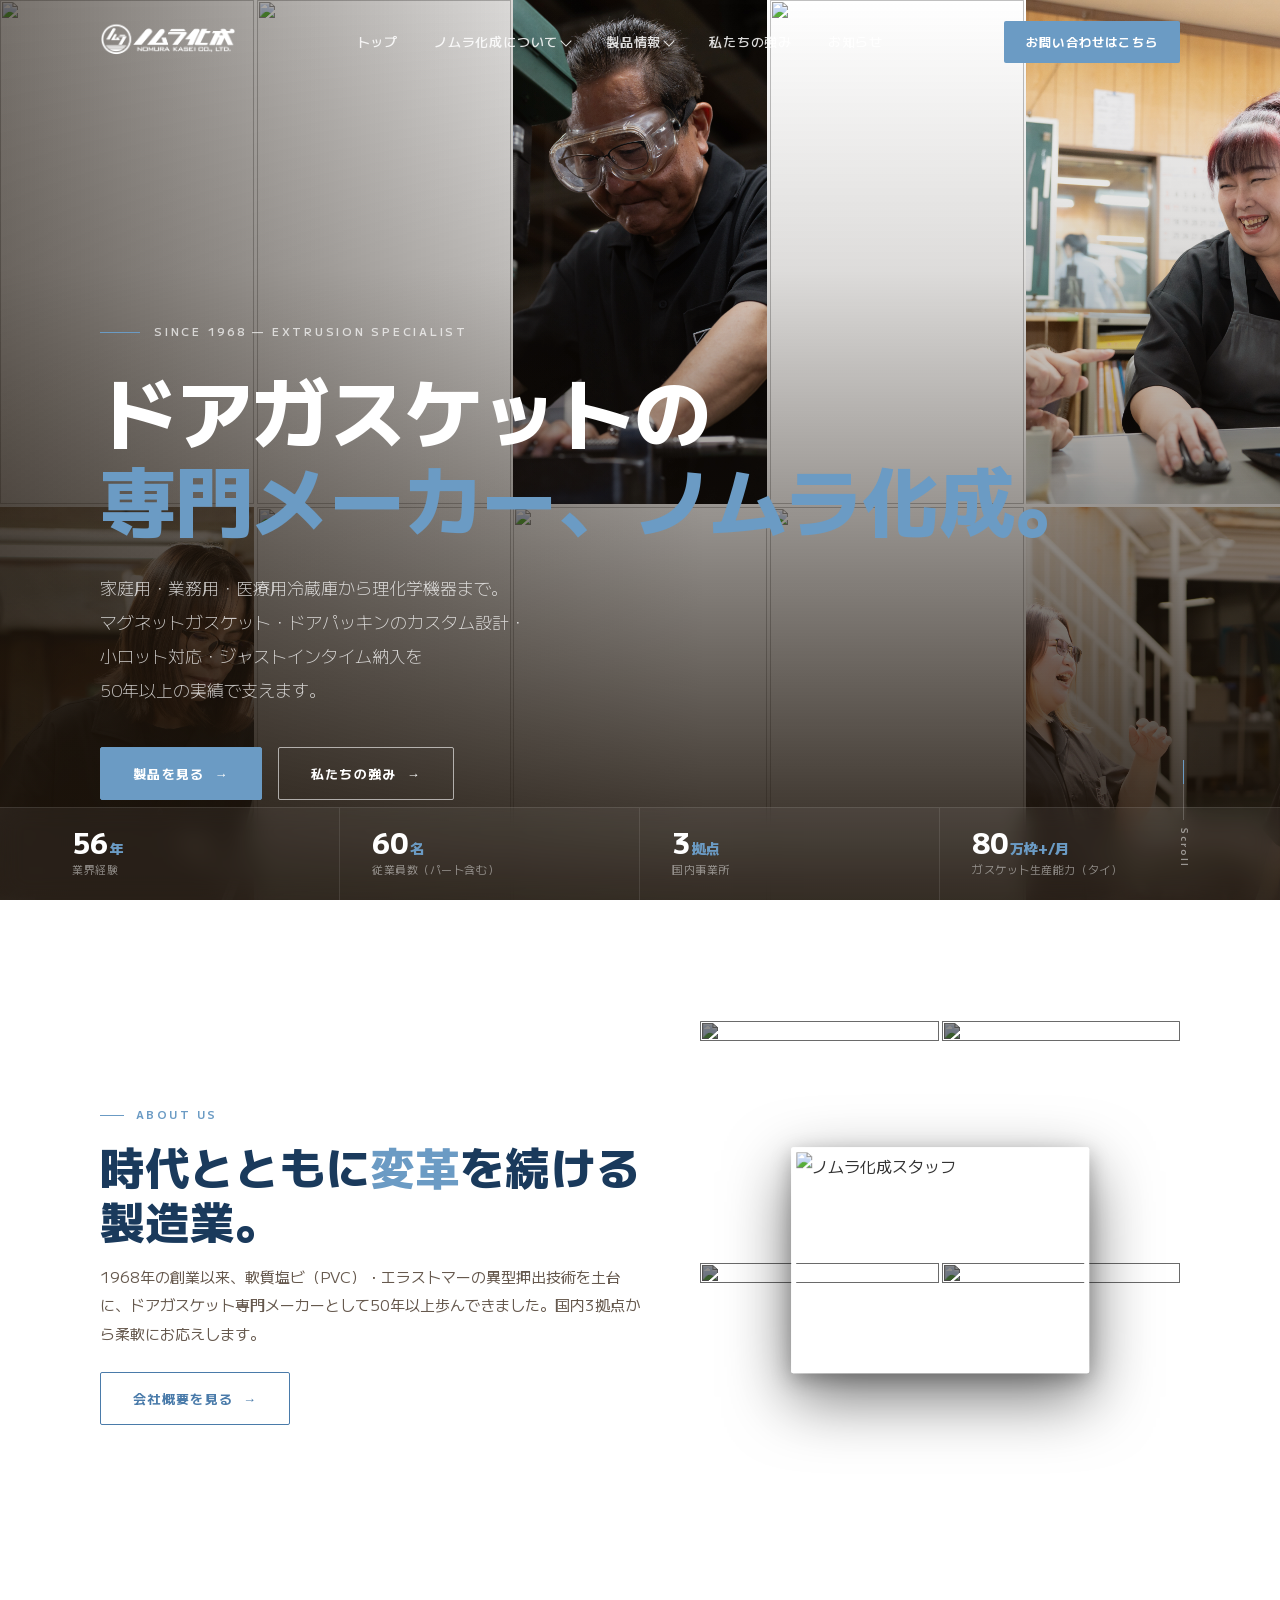
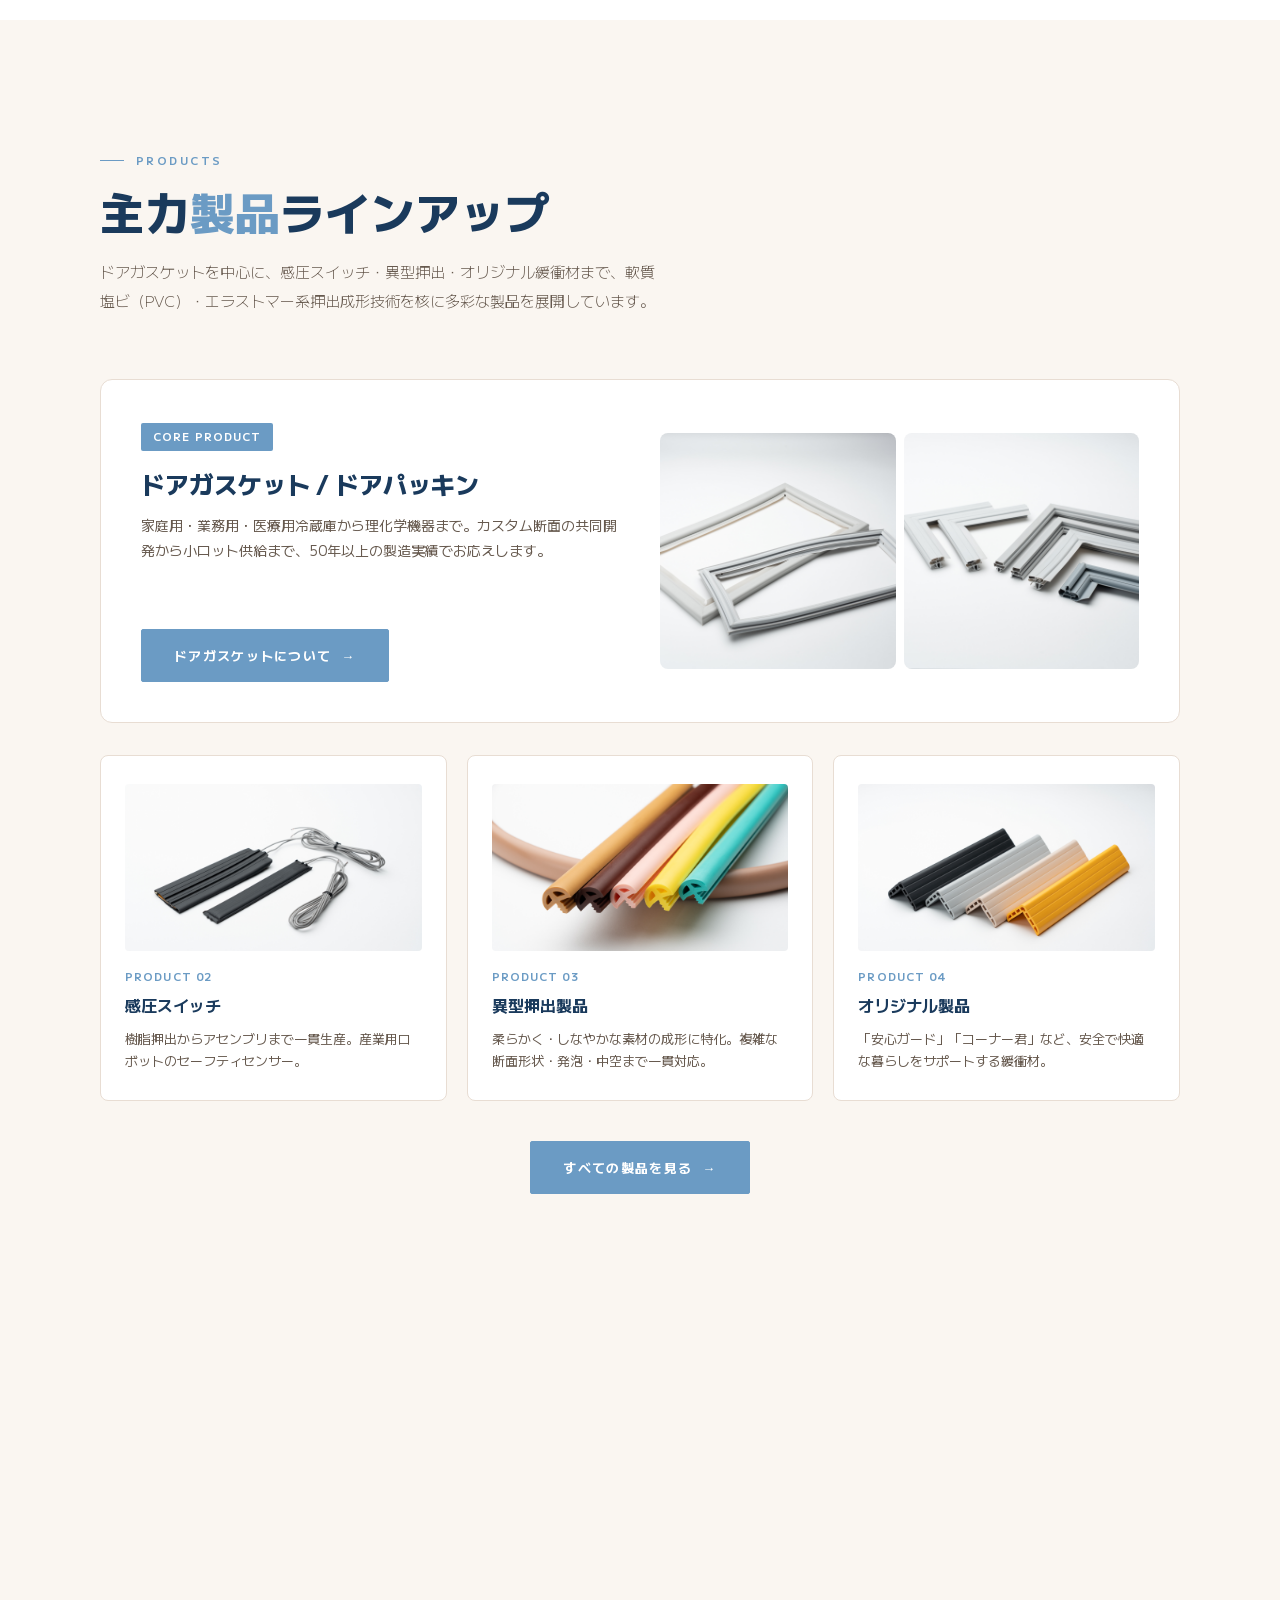
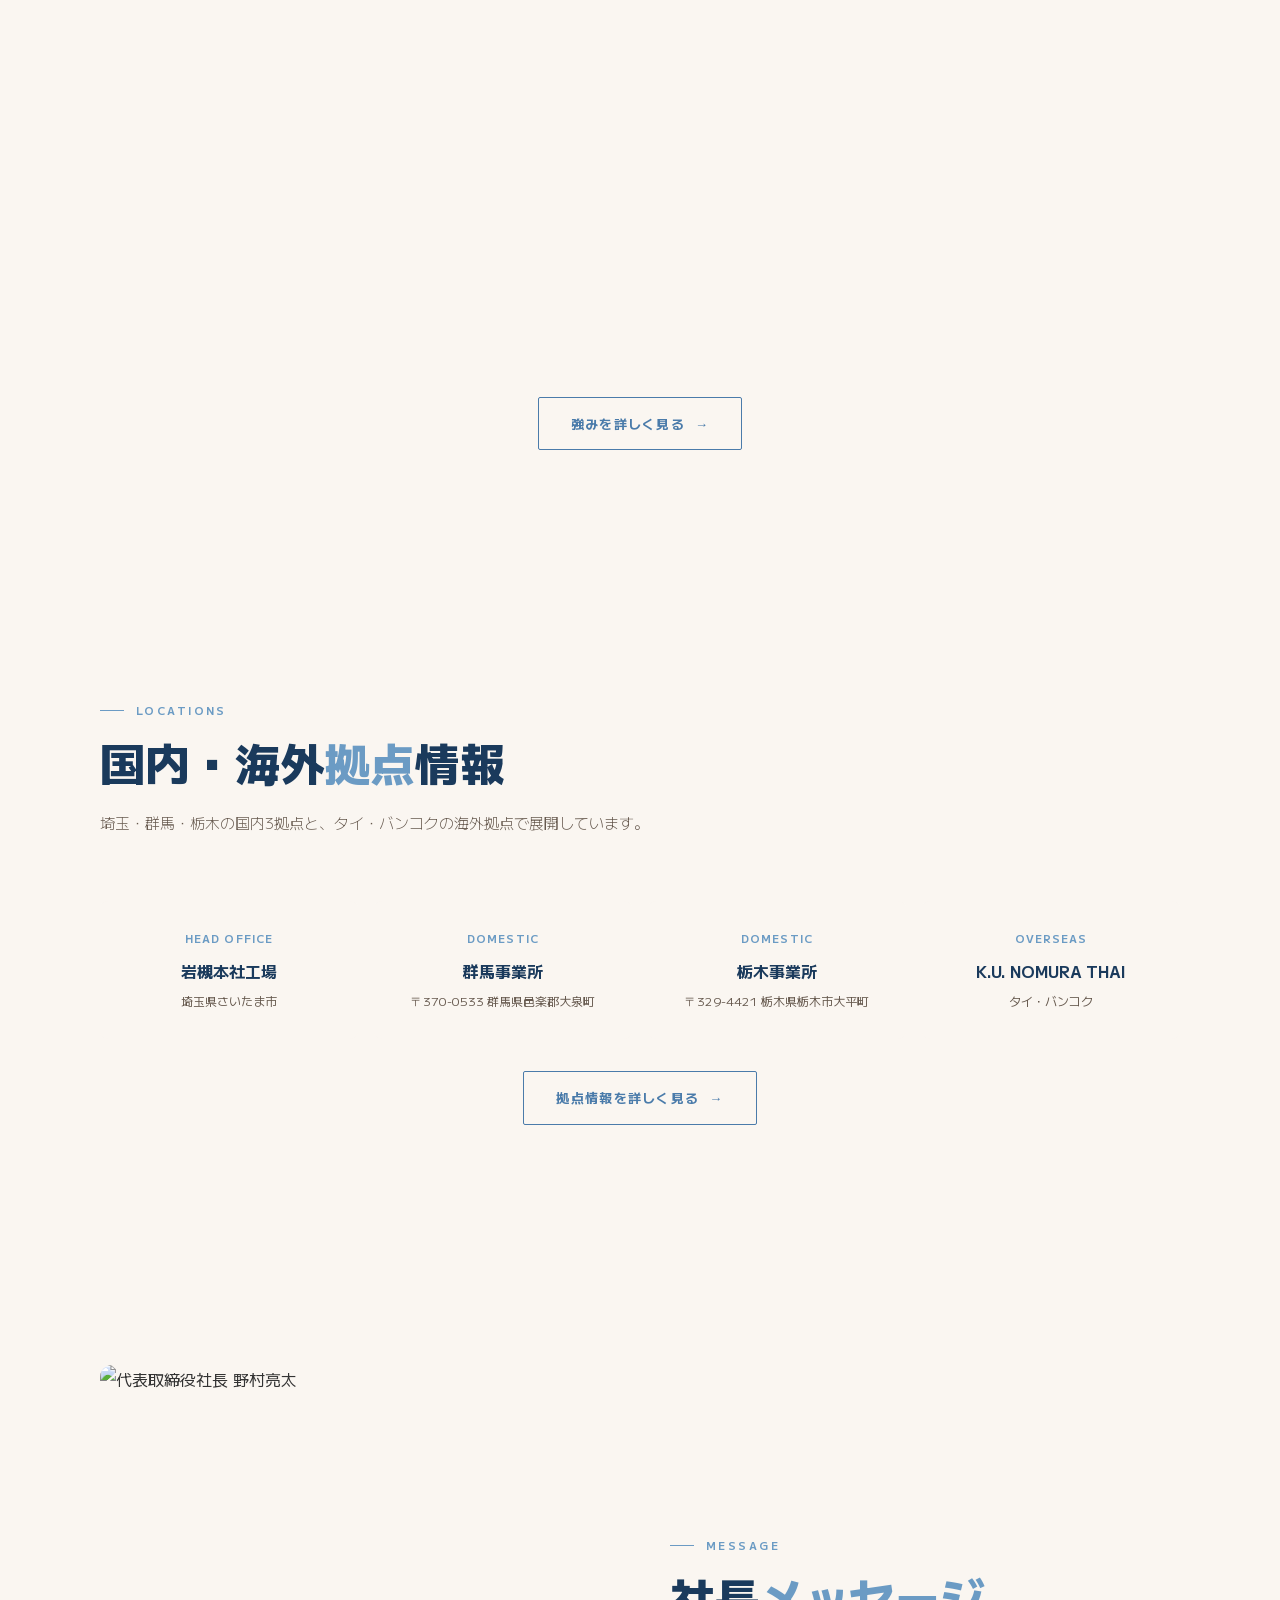
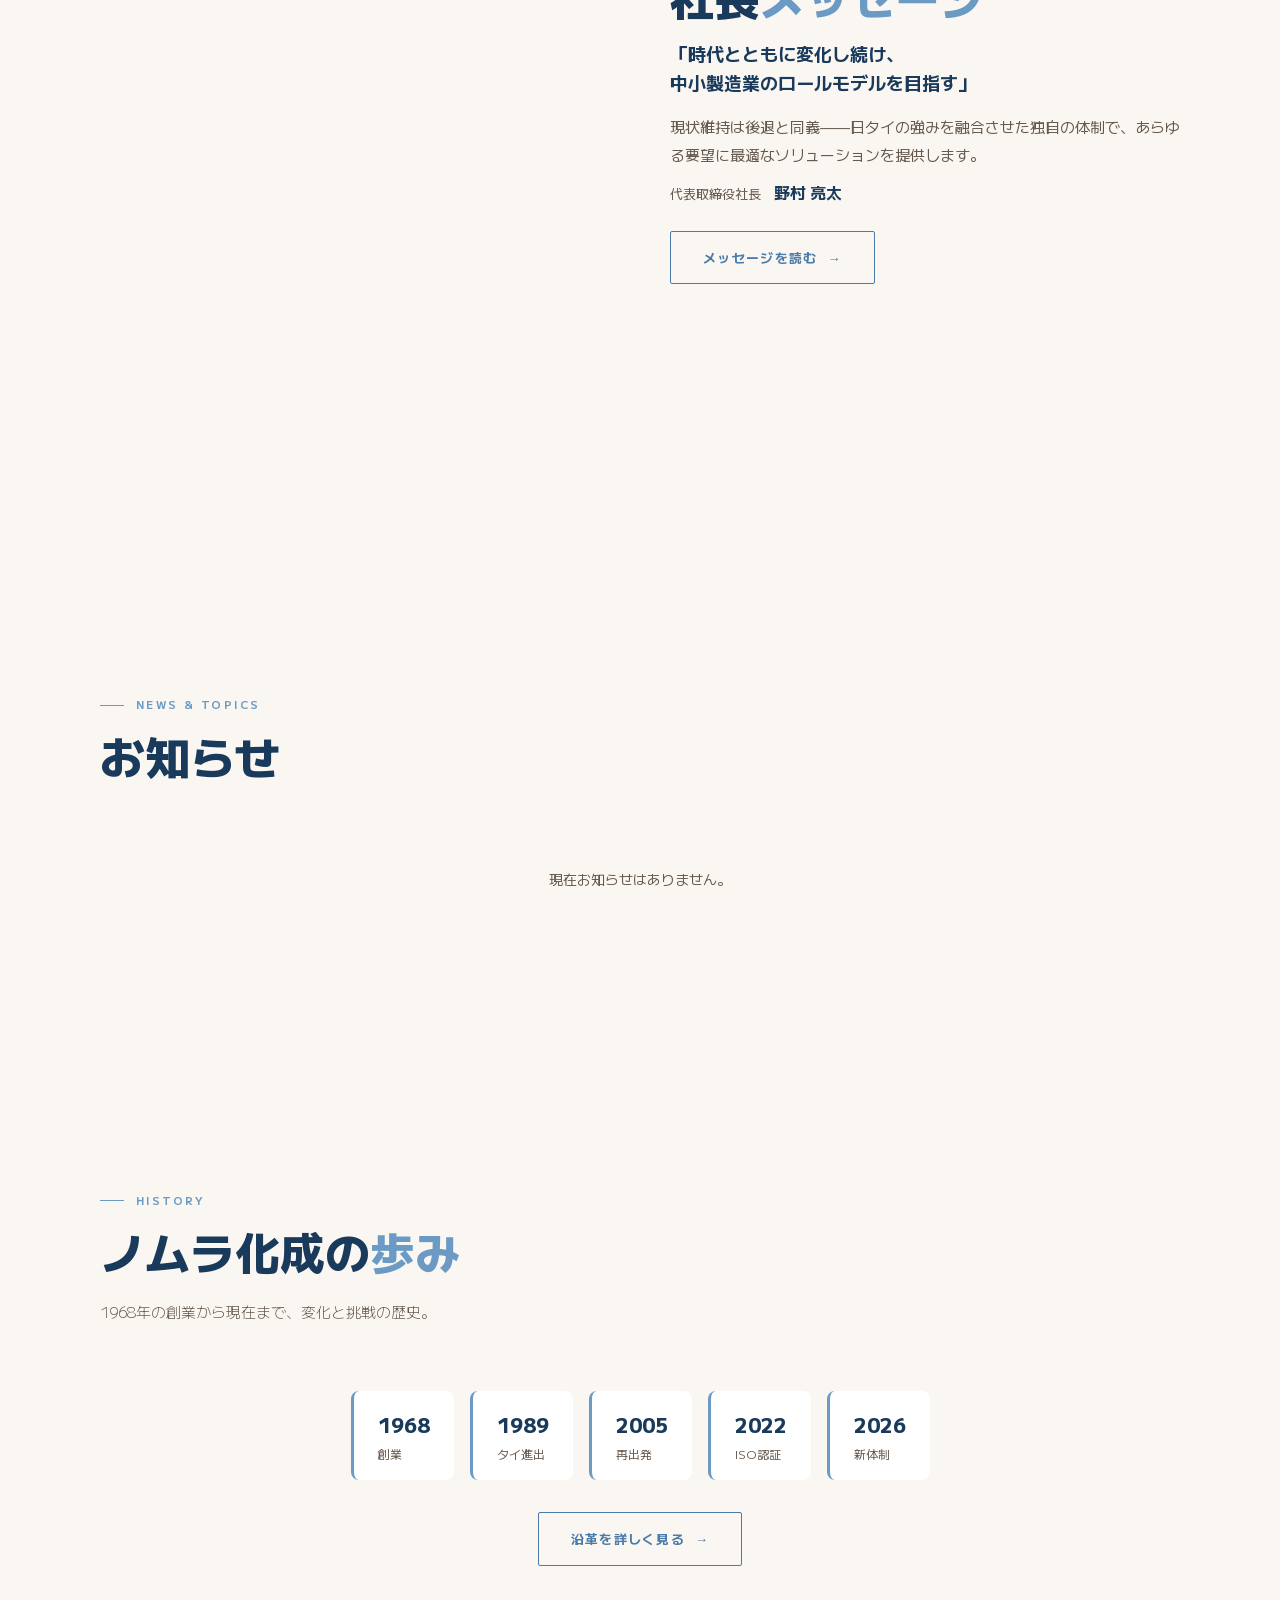
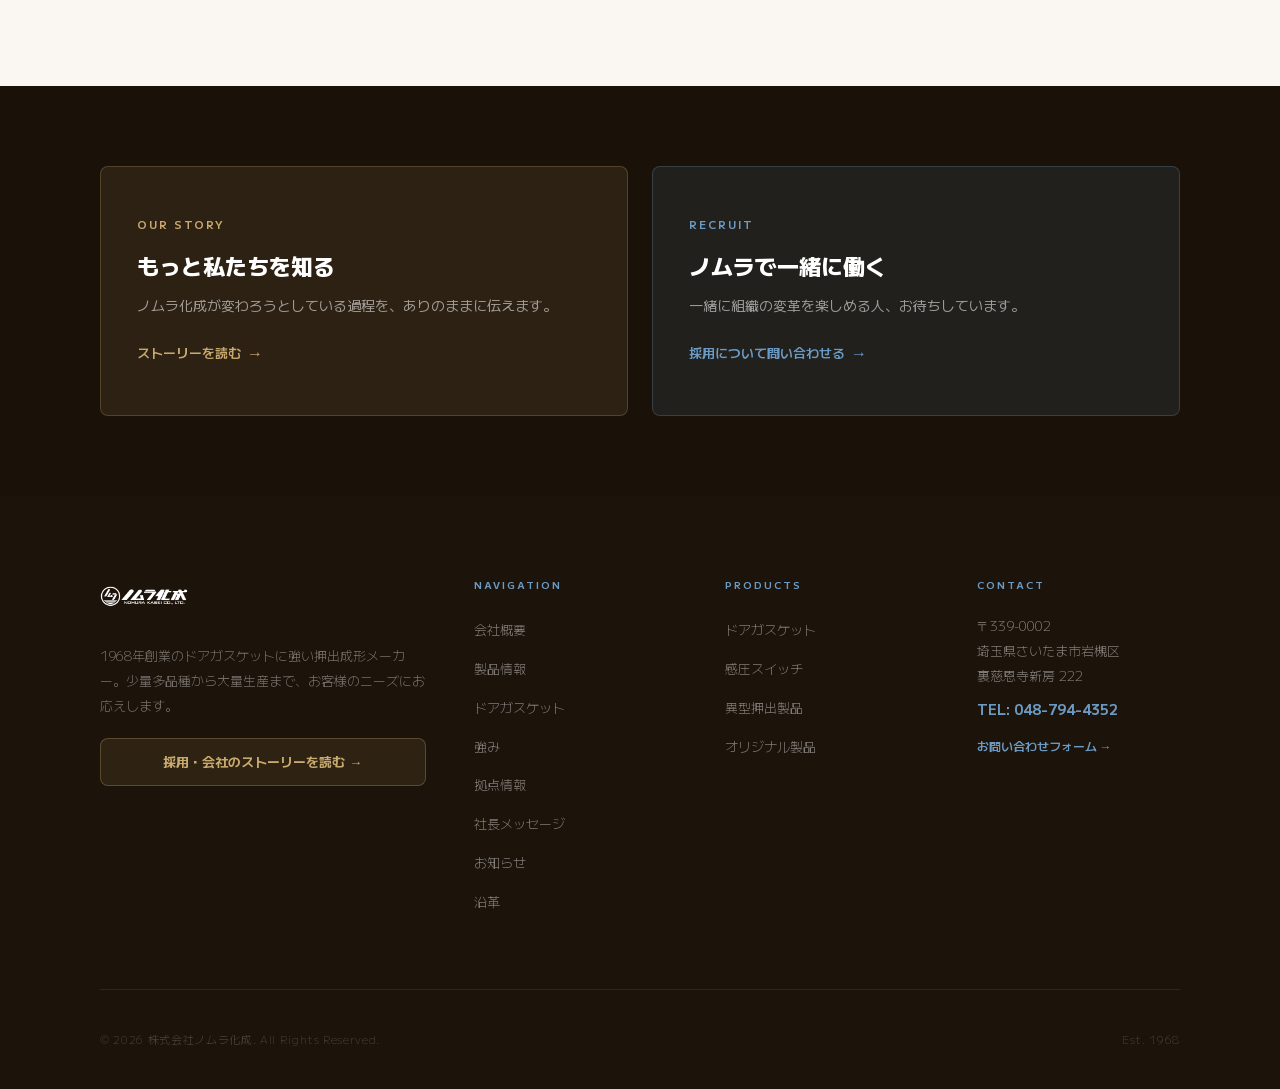
==== index.html @ 05c7eed0 "Auto-update: 2026-04-18 17:13" ====
<!DOCTYPE html>
<html lang="ja">
<head>
  <meta charset="UTF-8" />
  <meta name="viewport" content="width=device-width, initial-scale=1.0" />
  <title>株式会社ノムラ化成 | ドアガスケット・異型押出専門メーカー</title>
  <meta name="description" content="株式会社ノムラ化成は家庭用冷蔵庫・業務用冷蔵庫・医療用冷蔵庫・理化学機器向けドアガスケット（ドアパッキン・マグネットガスケット）の専門メーカーです。軟質PVC・エラストマーを用いた異型押出技術を核に、カスタム断面の共同開発から小ロット品まで対応。埼玉・群馬・栃木の国内3拠点でジャストインタイム納入。ISO9001/14001認証取得。">
  <meta name="keywords" content="ドアガスケット,ドアパッキン,マグネットガスケット,冷蔵庫パッキン,冷蔵庫ガスケット,業務用冷蔵庫ガスケット,医療用冷蔵庫パッキン,理化学機器ガスケット,カスタムガスケット,小ロットガスケット,異型押出,異型押出メーカー,軟質塩ビ押出,PVC押出,エラストマー押出,軟質樹脂押出,ノムラ化成">
  <link rel="icon" href="images/ノムラ化成様_ロゴマーク_CMYK.png" type="image/png">
  <link rel="preconnect" href="https://fonts.googleapis.com">
  <link rel="preconnect" href="https://fonts.gstatic.com" crossorigin>
  <link href="https://fonts.googleapis.com/css2?family=M+PLUS+1:wght@100;200;300;400;500;600;700;800;900&display=swap" rel="stylesheet">
  <link rel="stylesheet" href="style.css">
</head>
<body>

<!-- ===== HEADER ===== -->
<header id="header">
  <div class="container">
    <div class="header-inner">
      <a href="#" class="logo">
        <img src="images/ノムラ化成様_組合せー横_white.png" alt="株式会社ノムラ化成" class="logo-img logo-img-white">
        <img src="images/ノムラ化成様_組合せー横_RGB.png" alt="株式会社ノムラ化成" class="logo-img logo-img-dark">
      </a>
      <nav class="main-nav">
        <ul>
          <li><a href="index.html">トップ</a></li>
          <li>
            <a href="about.html">ノムラ化成について <span class="nav-arrow"></span></a>
            <div class="nav-dropdown">
              <a href="about.html">会社概要</a>
              <a href="message.html">社長メッセージ</a>
              <a href="history.html">沿革</a>
              <a href="locations.html">拠点情報</a>
              <a href="story.html">私たちのストーリー</a>
            </div>
          </li>
          <li>
            <a href="products.html">製品情報 <span class="nav-arrow"></span></a>
            <div class="nav-dropdown">
              <a href="products.html">ドアガスケット</a>
              <a href="products.html">感圧スイッチ</a>
              <a href="products.html">異型押出製品</a>
              <a href="products.html">オリジナル製品</a>
              <a href="products.html#gasket-solutions">ガスケットのお悩み解決</a>
            </div>
          </li>
          <li><a href="strengths.html">私たちの強み</a></li>
          <li><a href="#news">お知らせ</a></li>
        </ul>
      </nav>
      <a href="contact.html" class="nav-contact">お問い合わせはこちら</a>
      <div class="hamburger" onclick="openMobileNav()" aria-label="メニュー">
        <span></span><span></span><span></span>
      </div>
    </div>
  </div>
</header>

<!-- Mobile Nav -->
<div class="mobile-nav" id="mobileNav">
  <span class="mobile-close" onclick="closeMobileNav()">✕</span>
  <a href="index.html" onclick="closeMobileNav()">トップ</a>
  <div class="mobile-nav-group">
    <span class="mobile-nav-label">ノムラ化成について</span>
    <a href="about.html" onclick="closeMobileNav()">会社概要</a>
    <a href="message.html" onclick="closeMobileNav()">社長メッセージ</a>
    <a href="history.html" onclick="closeMobileNav()">沿革</a>
    <a href="locations.html" onclick="closeMobileNav()">拠点情報</a>
    <a href="story.html" onclick="closeMobileNav()">私たちのストーリー</a>
  </div>
  <div class="mobile-nav-group">
    <span class="mobile-nav-label">製品情報</span>
    <a href="products.html" onclick="closeMobileNav()">ドアガスケット</a>
    <a href="products.html" onclick="closeMobileNav()">感圧スイッチ</a>
    <a href="products.html" onclick="closeMobileNav()">異型押出製品</a>
    <a href="products.html" onclick="closeMobileNav()">オリジナル製品</a>
  </div>
  <a href="strengths.html" onclick="closeMobileNav()">私たちの強み</a>
  <a href="#news" onclick="closeMobileNav()">お知らせ</a>
  <a href="contact.html" onclick="closeMobileNav()" style="color:var(--blue);">お問い合わせ</a>
</div>

<!-- ===== HERO ===== -->
<section id="hero">
  <div class="hero-mosaic">
    <!-- col 1: 上スクロール (041, 087) -->
    <div class="hero-col">
      <img src="images/DSC_0041.jpg" alt="">
      <img src="images/DSC_0087.jpg" alt="">
      <img src="images/DSC_0041.jpg" alt="">
      <img src="images/DSC_0087.jpg" alt="">
    </div>
    <!-- col 2: 下スクロール (038, 126) -->
    <div class="hero-col">
      <img src="images/DSC_0038.jpg" alt="">
      <img src="images/DSC_0126.jpg" alt="">
      <img src="images/DSC_0038.jpg" alt="">
      <img src="images/DSC_0126.jpg" alt="">
    </div>
    <!-- col 3: 上スクロール (046, 147) -->
    <div class="hero-col">
      <img src="images/DSC_0046.jpg" alt="">
      <img src="images/DSC_0147.jpg" alt="">
      <img src="images/DSC_0046.jpg" alt="">
      <img src="images/DSC_0147.jpg" alt="">
    </div>
    <!-- col 4: 下スクロール (075, 186) -->
    <div class="hero-col">
      <img src="images/DSC_0075.jpg" alt="">
      <img src="images/DSC_0186.jpg" alt="">
      <img src="images/DSC_0075.jpg" alt="">
      <img src="images/DSC_0186.jpg" alt="">
    </div>
    <!-- col 5: 上スクロール (222, 270) -->
    <div class="hero-col">
      <img src="images/DSC_0222.jpg" alt="">
      <img src="images/DSC_0270.jpg" alt="">
      <img src="images/DSC_0222.jpg" alt="">
      <img src="images/DSC_0270.jpg" alt="">
    </div>
    <div class="hero-mosaic-overlay"></div>
  </div>
  <div class="container hero-content">
    <div class="hero-eyebrow">
      <div class="line"></div>
      <span>Since 1968 — Extrusion Specialist</span>
    </div>
    <h1 class="hero-title">
      <span class="hero-line1">ドアガスケットの</span><br>
      <span class="accent hero-line2">専門メーカー、ノムラ化成。</span>
    </h1>
    <p class="hero-sub">
      <span class="hero-sub-line">家庭用・業務用・医療用冷蔵庫から理化学機器まで。</span><br>
      <span class="hero-sub-line">マグネットガスケット・ドアパッキンのカスタム設計・</span><br>
      <span class="hero-sub-line">小ロット対応・ジャストインタイム納入を</span><br>
      <span class="hero-sub-line">50年以上の実績で支えます。</span>
    </p>
    <div class="hero-actions">
      <a href="products.html" class="btn btn--primary">製品を見る</a>
      <a href="strengths.html" class="btn btn--outline-white">私たちの強み</a>
    </div>
  </div>
  <div class="hero-scroll">
    <div class="hero-scroll-line"></div>
    <span>Scroll</span>
  </div>
  <div class="hero-stats">
    <div class="container--wide">
      <div class="hero-stats-inner">
        <div class="hero-stat">
          <div class="hero-stat-num">56<span>年</span></div>
          <div class="hero-stat-label">業界経験</div>
        </div>
        <div class="hero-stat">
          <div class="hero-stat-num">60<span>名</span></div>
          <div class="hero-stat-label">従業員数（パート含む）</div>
        </div>
        <div class="hero-stat">
          <div class="hero-stat-num">3<span>拠点</span></div>
          <div class="hero-stat-label">国内事業所</div>
        </div>
        <div class="hero-stat">
          <div class="hero-stat-num">80<span>万枠+/月</span></div>
          <div class="hero-stat-label">ガスケット生産能力（タイ）</div>
        </div>
      </div>
    </div>
  </div>
</section>

<!-- ===== ABOUT (サマリー) ===== -->
<section id="about" class="top-summary">
  <div class="container">
    <div class="top-summary-inner reveal">
      <div class="top-summary-text">
        <span class="label-en">About Us</span>
        <h2 class="sec-title"><span style="white-space:nowrap">時代とともに<em>変革</em>を続ける</span><br>製造業。</h2>
        <p>1968年の創業以来、軟質塩ビ（PVC）・エラストマーの異型押出技術を土台に、ドアガスケット専門メーカーとして50年以上歩んできました。国内3拠点から柔軟にお応えします。</p>
        <a href="about.html" class="btn btn--outline" style="margin-top:24px;">会社概要を見る</a>
      </div>
      <div class="avm-wrap reveal-l">
        <div class="avm-grid">
          <img src="images/DSC_0283.jpg" alt="" class="avm-grid-img">
          <img src="images/DSC_0168.jpg" alt="" class="avm-grid-img">
          <img src="images/DSC_0137.jpg" alt="" class="avm-grid-img">
          <img src="images/DSC_0061.jpg" alt="" class="avm-grid-img">
        </div>
        <div class="avm-float">
          <img src="images/DSC_0321.jpg" alt="ノムラ化成スタッフ">
        </div>
      </div>
    </div>
  </div>
</section>

<!-- ===== PRODUCTS (サマリー) ===== -->
<section id="products" class="top-summary" style="background:var(--bg);">
  <div class="container">
    <div class="sec-head reveal">
      <span class="label-en">Products</span>
      <h2 class="sec-title">主力<em>製品</em>ラインアップ</h2>
      <p class="sec-lead">ドアガスケットを中心に、感圧スイッチ・異型押出・オリジナル緩衝材まで、軟質塩ビ（PVC）・エラストマー系押出成形技術を核に多彩な製品を展開しています。</p>
    </div>

    <!-- ドアガスケット：フィーチャード -->
    <div class="top-featured-product reveal" style="display:grid; grid-template-columns:1fr 1fr; gap:40px; align-items:center; margin-top:48px; padding:40px; background:var(--white); border-radius:12px; border:1px solid var(--border);">
      <div>
        <div style="display:inline-block; padding:4px 12px; background:var(--blue); color:#fff; font-size:11px; font-weight:700; letter-spacing:.1em; border-radius:2px; margin-bottom:16px;">CORE PRODUCT</div>
        <h3 style="font-size:24px; font-weight:800; color:var(--navy); line-height:1.4;">ドアガスケット / ドアパッキン</h3>
        <p style="font-size:14px; color:var(--mid); line-height:1.8; margin-top:12px;">家庭用・業務用・医療用冷蔵庫から理化学機器まで。カスタム断面の共同開発から小ロット供給まで、50年以上の製造実績でお応えします。</p>
        <div style="display:flex; flex-wrap:wrap; gap:8px; margin-top:16px;">
          <span class="product-tag">家庭用冷蔵庫</span>
          <span class="product-tag">業務用冷蔵庫</span>
          <span class="product-tag">医療用冷蔵庫</span>
          <span class="product-tag">理化学機器</span>
          <span class="product-tag">小ロット対応</span>
        </div>
        <a href="products.html#gasket-solutions" class="btn btn--primary" style="margin-top:24px;">ドアガスケットについて</a>
      </div>
      <div style="display:grid; grid-template-columns:1fr 1fr; gap:8px;">
        <img src="images/DSC_0351.jpg" alt="ドアガスケット 完成品" style="border-radius:8px; width:100%; aspect-ratio:1; object-fit:cover;">
        <img src="images/DSC_0352.jpg" alt="ドアガスケット 断面" style="border-radius:8px; width:100%; aspect-ratio:1; object-fit:cover;">
      </div>
    </div>

    <!-- その他の製品 -->
    <div class="reveal top-products-others" style="display:grid; grid-template-columns:repeat(3,1fr); gap:20px; margin-top:32px;">
      <a href="products.html" style="display:block; padding:28px 24px; background:var(--white); border-radius:8px; border:1px solid var(--border); text-decoration:none; transition:border-color .2s, box-shadow .2s;" onmouseover="this.style.borderColor='var(--blue)';this.style.boxShadow='0 4px 16px rgba(0,0,0,.06)'" onmouseout="this.style.borderColor='var(--border)';this.style.boxShadow='none'">
        <img src="images/DSC_0349.jpg" alt="感圧スイッチ" style="width:100%; aspect-ratio:16/9; object-fit:cover; border-radius:4px; margin-bottom:16px;">
        <div style="font-size:11px; font-weight:700; letter-spacing:.1em; color:var(--blue); text-transform:uppercase;">Product 02</div>
        <h4 style="font-size:16px; font-weight:700; color:var(--navy); margin-top:4px;">感圧スイッチ</h4>
        <p style="font-size:13px; color:var(--mid); line-height:1.7; margin-top:8px;">樹脂押出からアセンブリまで一貫生産。産業用ロボットのセーフティセンサー。</p>
      </a>
      <a href="products.html" style="display:block; padding:28px 24px; background:var(--white); border-radius:8px; border:1px solid var(--border); text-decoration:none; transition:border-color .2s, box-shadow .2s;" onmouseover="this.style.borderColor='var(--blue)';this.style.boxShadow='0 4px 16px rgba(0,0,0,.06)'" onmouseout="this.style.borderColor='var(--border)';this.style.boxShadow='none'">
        <img src="images/DSC_0346.jpg" alt="異型押出製品" style="width:100%; aspect-ratio:16/9; object-fit:cover; border-radius:4px; margin-bottom:16px;">
        <div style="font-size:11px; font-weight:700; letter-spacing:.1em; color:var(--blue); text-transform:uppercase;">Product 03</div>
        <h4 style="font-size:16px; font-weight:700; color:var(--navy); margin-top:4px;">異型押出製品</h4>
        <p style="font-size:13px; color:var(--mid); line-height:1.7; margin-top:8px;">柔らかく・しなやかな素材の成形に特化。複雑な断面形状・発泡・中空まで一貫対応。</p>
      </a>
      <a href="products.html" style="display:block; padding:28px 24px; background:var(--white); border-radius:8px; border:1px solid var(--border); text-decoration:none; transition:border-color .2s, box-shadow .2s;" onmouseover="this.style.borderColor='var(--blue)';this.style.boxShadow='0 4px 16px rgba(0,0,0,.06)'" onmouseout="this.style.borderColor='var(--border)';this.style.boxShadow='none'">
        <img src="images/DSC_0287.jpg" alt="オリジナル製品" style="width:100%; aspect-ratio:16/9; object-fit:cover; border-radius:4px; margin-bottom:16px;">
        <div style="font-size:11px; font-weight:700; letter-spacing:.1em; color:var(--blue); text-transform:uppercase;">Product 04</div>
        <h4 style="font-size:16px; font-weight:700; color:var(--navy); margin-top:4px;">オリジナル製品</h4>
        <p style="font-size:13px; color:var(--mid); line-height:1.7; margin-top:8px;">「安心ガード」「コーナー君」など、安全で快適な暮らしをサポートする緩衝材。</p>
      </a>
    </div>

    <div style="text-align:center; margin-top:40px;">
      <a href="products.html" class="btn btn--primary">すべての製品を見る</a>
    </div>
  </div>
</section>

<!-- ===== STRENGTHS (サマリー) ===== -->
<section id="strengths" class="top-summary" style="background:var(--bg);">
  <div class="container">
    <div class="sec-head reveal">
      <span class="label-en">Our Strengths</span>
      <h2 class="sec-title">選ばれる理由、<em>5つの強み</em></h2>
    </div>
    <div class="reveal top-strengths-3" style="display:grid; grid-template-columns:1fr 1fr 1fr; gap:20px; margin-top:40px;">
      <div style="padding:32px 24px; background:var(--white); border-radius:8px; border-left:3px solid var(--blue);">
        <div style="font-size:13px; font-weight:700; color:var(--blue); margin-bottom:8px;">01</div>
        <h4 style="font-size:15px; font-weight:700; color:var(--navy); line-height:1.5;">軟質異型押出と<br>ドアガスケットの50年超の実績</h4>
        <p style="font-size:13px; color:var(--mid); line-height:1.7; margin-top:8px;">1968年創業。柔らかい素材の精密成形技術が生み出す品質。</p>
      </div>
      <div style="padding:32px 24px; background:var(--white); border-radius:8px; border-left:3px solid var(--blue);">
        <div style="font-size:13px; font-weight:700; color:var(--blue); margin-bottom:8px;">02</div>
        <h4 style="font-size:15px; font-weight:700; color:var(--navy); line-height:1.5;">金型設計から検査まで<br>一貫生産</h4>
        <p style="font-size:13px; color:var(--mid); line-height:1.7; margin-top:8px;">金型設計・押出成形・溶着・検査まで自社完結の一気通貫体制。</p>
      </div>
      <div style="padding:32px 24px; background:var(--white); border-radius:8px; border-left:3px solid var(--blue);">
        <div style="font-size:13px; font-weight:700; color:var(--blue); margin-bottom:8px;">03</div>
        <h4 style="font-size:15px; font-weight:700; color:var(--navy); line-height:1.5;">多品種少量に<br>柔軟対応</h4>
        <p style="font-size:13px; color:var(--mid); line-height:1.7; margin-top:8px;">少量多品種の製造を得意とする国内生産体制が強み。</p>
      </div>
    </div>
    <div class="reveal top-strengths-2" style="display:grid; grid-template-columns:1fr 1fr; gap:20px; margin-top:20px;">
      <div style="padding:32px 24px; background:var(--white); border-radius:8px; border-left:3px solid var(--blue);">
        <div style="font-size:13px; font-weight:700; color:var(--blue); margin-bottom:8px;">04</div>
        <h4 style="font-size:15px; font-weight:700; color:var(--navy); line-height:1.5;">国内3拠点によるJIT納入</h4>
        <p style="font-size:13px; color:var(--mid); line-height:1.7; margin-top:8px;">埼玉・群馬・栃木から毎日複数回のジャストインタイム納入を実現。</p>
      </div>
      <div style="padding:32px 24px; background:var(--white); border-radius:8px; border-left:3px solid var(--blue);">
        <div style="font-size:13px; font-weight:700; color:var(--blue); margin-bottom:8px;">05</div>
        <h4 style="font-size:15px; font-weight:700; color:var(--navy); line-height:1.5;">ISO9001 / ISO14001 認証取得</h4>
        <p style="font-size:13px; color:var(--mid); line-height:1.7; margin-top:8px;">品質・環境マネジメントの両認証で長期的な信頼を構築。</p>
      </div>
    </div>
    <div style="text-align:center; margin-top:40px;">
      <a href="strengths.html" class="btn btn--outline">強みを詳しく見る</a>
    </div>
  </div>
</section>

<!-- ===== LOCATIONS (サマリー) ===== -->
<section id="locations" class="top-summary">
  <div class="container">
    <div class="sec-head reveal">
      <span class="label-en">Locations</span>
      <h2 class="sec-title">国内・海外<em>拠点</em>情報</h2>
      <p class="sec-lead">埼玉・群馬・栃木の国内3拠点と、タイ・バンコクの海外拠点で展開しています。</p>
    </div>
    <div class="top-locations-grid reveal" style="display:grid; grid-template-columns:repeat(4,1fr); gap:16px; margin-top:40px;">
      <div style="padding:28px 20px; background:var(--bg); border-radius:8px; text-align:center;">
        <div style="font-size:11px; font-weight:700; letter-spacing:.1em; color:var(--blue); text-transform:uppercase;">Head Office</div>
        <div style="font-size:16px; font-weight:700; color:var(--navy); margin-top:8px;">岩槻本社工場</div>
        <div style="font-size:12px; color:var(--mid); margin-top:4px;">埼玉県さいたま市</div>
      </div>
      <div style="padding:28px 20px; background:var(--bg); border-radius:8px; text-align:center;">
        <div style="font-size:11px; font-weight:700; letter-spacing:.1em; color:var(--blue); text-transform:uppercase;">Domestic</div>
        <div style="font-size:16px; font-weight:700; color:var(--navy); margin-top:8px;">群馬事業所</div>
        <div style="font-size:12px; color:var(--mid); margin-top:4px;">〒370-0533 群馬県邑楽郡大泉町</div>
      </div>
      <div style="padding:28px 20px; background:var(--bg); border-radius:8px; text-align:center;">
        <div style="font-size:11px; font-weight:700; letter-spacing:.1em; color:var(--blue); text-transform:uppercase;">Domestic</div>
        <div style="font-size:16px; font-weight:700; color:var(--navy); margin-top:8px;">栃木事業所</div>
        <div style="font-size:12px; color:var(--mid); margin-top:4px;">〒329-4421 栃木県栃木市大平町</div>
      </div>
      <div style="padding:28px 20px; background:var(--bg); border-radius:8px; text-align:center;">
        <div style="font-size:11px; font-weight:700; letter-spacing:.1em; color:var(--blue); text-transform:uppercase;">Overseas</div>
        <div style="font-size:16px; font-weight:700; color:var(--navy); margin-top:8px;">K.U. NOMURA THAI</div>
        <div style="font-size:12px; color:var(--mid); margin-top:4px;">タイ・バンコク</div>
      </div>
    </div>
    <div style="text-align:center; margin-top:32px;">
      <a href="locations.html" class="btn btn--outline">拠点情報を詳しく見る</a>
    </div>
  </div>
</section>

<!-- ===== PRESIDENT (サマリー) ===== -->
<section id="message" class="top-summary" style="background:var(--bg);">
  <div class="container">
    <div class="top-summary-inner reveal">
      <div class="top-summary-image" style="flex:0 0 240px;">
        <img src="images/DSC_0330.jpg" alt="代表取締役社長 野村亮太" style="border-radius:12px; width:100%; aspect-ratio:3/4; object-fit:cover;">
      </div>
      <div class="top-summary-text">
        <span class="label-en">Message</span>
        <h2 class="sec-title">社長<em>メッセージ</em></h2>
        <div style="font-size:18px; font-weight:700; color:var(--navy); line-height:1.6; margin:16px 0;">
          「時代とともに変化し続け、<br>中小製造業のロールモデルを目指す」
        </div>
        <p>現状維持は後退と同義——日タイの強みを融合させた独自の体制で、あらゆる要望に最適なソリューションを提供します。</p>
        <div style="margin-top:8px;">
          <span style="font-size:13px; color:var(--mid);">代表取締役社長</span>
          <span style="font-size:16px; font-weight:700; color:var(--navy); margin-left:8px;">野村 亮太</span>
        </div>
        <a href="message.html" class="btn btn--outline" style="margin-top:24px;">メッセージを読む</a>
      </div>
    </div>
  </div>
</section>

<!-- ===== NEWS ===== -->
<section id="news">
  <div class="container">
    <div class="news-header reveal">
      <div>
        <span class="label-en">News &amp; Topics</span>
        <h2 class="sec-title">お知らせ</h2>
      </div>
    </div>
    <div class="news-list reveal" id="news-list">
      <div class="news-empty">現在お知らせはありません。</div>
    </div>
  </div>
</section>

<!-- ===== HISTORY (サマリー) ===== -->
<section id="history" class="top-summary" style="background:var(--bg);">
  <div class="container">
    <div class="sec-head reveal">
      <span class="label-en">History</span>
      <h2 class="sec-title">ノムラ化成の<em>歩み</em></h2>
      <p class="sec-lead">1968年の創業から現在まで、変化と挑戦の歴史。</p>
    </div>
    <div class="reveal" style="display:flex; flex-wrap:wrap; gap:16px; justify-content:center; margin-top:40px;">
      <div style="padding:16px 24px; background:var(--white); border-radius:8px; border-left:3px solid var(--blue); text-align:left;">
        <div style="font-size:20px; font-weight:800; color:var(--navy);">1968</div>
        <div style="font-size:12px; color:var(--mid);">創業</div>
      </div>
      <div style="padding:16px 24px; background:var(--white); border-radius:8px; border-left:3px solid var(--blue); text-align:left;">
        <div style="font-size:20px; font-weight:800; color:var(--navy);">1989</div>
        <div style="font-size:12px; color:var(--mid);">タイ進出</div>
      </div>
      <div style="padding:16px 24px; background:var(--white); border-radius:8px; border-left:3px solid var(--blue); text-align:left;">
        <div style="font-size:20px; font-weight:800; color:var(--navy);">2005</div>
        <div style="font-size:12px; color:var(--mid);">再出発</div>
      </div>
      <div style="padding:16px 24px; background:var(--white); border-radius:8px; border-left:3px solid var(--blue); text-align:left;">
        <div style="font-size:20px; font-weight:800; color:var(--navy);">2022</div>
        <div style="font-size:12px; color:var(--mid);">ISO認証</div>
      </div>
      <div style="padding:16px 24px; background:var(--white); border-radius:8px; border-left:3px solid var(--blue); text-align:left;">
        <div style="font-size:20px; font-weight:800; color:var(--navy);">2026</div>
        <div style="font-size:12px; color:var(--mid);">新体制</div>
      </div>
    </div>
    <div style="text-align:center; margin-top:32px;">
      <a href="history.html" class="btn btn--outline">沿革を詳しく見る</a>
    </div>
  </div>
</section>

<!-- ===== KNOW MORE / RECRUIT ===== -->
<section id="know-more" style="background:#1a1209; padding:80px 0;">
  <div class="container">
    <div style="display:grid; grid-template-columns:1fr 1fr; gap:24px;">
      <!-- もっと私たちを知る -->
      <a href="story.html" style="display:block; padding:48px 36px; background:rgba(200,169,110,.1); border:1px solid rgba(200,169,110,.25); border-radius:8px; text-decoration:none; transition:background .2s;">
        <div style="font-size:11px; font-weight:700; letter-spacing:.18em; text-transform:uppercase; color:#c8a96e; margin-bottom:16px;">Our Story</div>
        <h3 style="font-size:22px; font-weight:800; color:#fff; line-height:1.4; margin-bottom:12px;">もっと私たちを知る</h3>
        <p style="font-size:14px; color:rgba(255,255,255,.55); line-height:1.8;">ノムラ化成が変わろうとしている過程を、ありのままに伝えます。</p>
        <span style="display:inline-flex; align-items:center; gap:6px; margin-top:20px; font-size:13px; font-weight:600; color:#c8a96e;">ストーリーを読む <span style="font-size:16px;">&#8594;</span></span>
      </a>
      <!-- ノムラで一緒に働く -->
      <a href="contact.html?subject=recruit" style="display:block; padding:48px 36px; background:rgba(107,155,196,.1); border:1px solid rgba(107,155,196,.25); border-radius:8px; text-decoration:none; transition:background .2s;">
        <div style="font-size:11px; font-weight:700; letter-spacing:.18em; text-transform:uppercase; color:var(--blue); margin-bottom:16px;">Recruit</div>
        <h3 style="font-size:22px; font-weight:800; color:#fff; line-height:1.4; margin-bottom:12px;">ノムラで一緒に働く</h3>
        <p style="font-size:14px; color:rgba(255,255,255,.55); line-height:1.8;">一緒に組織の変革を楽しめる人、お待ちしています。</p>
        <span style="display:inline-flex; align-items:center; gap:6px; margin-top:20px; font-size:13px; font-weight:600; color:var(--blue);">採用について問い合わせる <span style="font-size:16px;">&#8594;</span></span>
      </a>
    </div>
  </div>
</section>

<!-- ===== FOOTER ===== -->
<footer>
  <div class="container">
    <div class="footer-top">
      <div class="footer-brand">
        <img src="images/ノムラ化成様_組合せー横_white.png" alt="株式会社ノムラ化成" class="footer-logo-img">
        <p>1968年創業のドアガスケットに強い押出成形メーカー。少量多品種から大量生産まで、お客様のニーズにお応えします。</p>
        <a href="story.html" class="footer-story-link">
          採用・会社のストーリーを読む →
        </a>
      </div>
      <div class="footer-col">
        <h4>Navigation</h4>
        <ul>
          <li><a href="about.html">会社概要</a></li>
          <li><a href="products.html">製品情報</a></li>
          <li><a href="products.html#gasket-solutions">ドアガスケット</a></li>
          <li><a href="strengths.html">強み</a></li>
          <li><a href="locations.html">拠点情報</a></li>
          <li><a href="message.html">社長メッセージ</a></li>
          <li><a href="#news">お知らせ</a></li>
          <li><a href="history.html">沿革</a></li>
        </ul>
      </div>
      <div class="footer-col">
        <h4>Products</h4>
        <ul>
          <li><a href="products.html">ドアガスケット</a></li>
          <li><a href="products.html">感圧スイッチ</a></li>
          <li><a href="products.html">異型押出製品</a></li>
          <li><a href="products.html">オリジナル製品</a></li>
        </ul>
      </div>
      <div class="footer-col">
        <h4>Contact</h4>
        <address>
          〒339-0002<br>
          埼玉県さいたま市岩槻区<br>
          裏慈恩寺新房 222<br>
          <strong>TEL: 048-794-4352</strong>
        </address>
        <a href="contact.html" style="display:inline-block; margin-top:12px; font-size:12px; font-weight:600; color:var(--blue); text-decoration:none;">お問い合わせフォーム →</a>
      </div>
    </div>
    <div class="footer-bottom">
      <p>© 2026 株式会社ノムラ化成. All Rights Reserved.</p>
      <p>Est. 1968</p>
    </div>
  </div>
</footer>

<script>
  // ===== Header scroll state =====
  const header = document.getElementById('header');
  window.addEventListener('scroll', () => {
    header.classList.toggle('scrolled', window.scrollY > 40);
  }, { passive: true });

  // ===== Mobile nav =====
  function openMobileNav() {
    document.getElementById('mobileNav').classList.add('open');
    document.body.style.overflow = 'hidden';
  }
  function closeMobileNav() {
    document.getElementById('mobileNav').classList.remove('open');
    document.body.style.overflow = '';
  }

  // ===== Scroll reveal =====
  const revealEls = document.querySelectorAll('.reveal, .reveal-l');
  const revealObs = new IntersectionObserver((entries) => {
    entries.forEach(entry => {
      if (entry.isIntersecting) {
        // stagger siblings
        const parent = entry.target.parentElement;
        const siblings = [...parent.querySelectorAll('.reveal:not(.in), .reveal-l:not(.in)')];
        const idx = siblings.indexOf(entry.target);
        setTimeout(() => {
          entry.target.classList.add('in');
        }, Math.min(idx, 3) * 100);
        revealObs.unobserve(entry.target);
      }
    });
  }, { threshold: 0.1, rootMargin: '0px 0px -40px 0px' });
  revealEls.forEach(el => revealObs.observe(el));

  // ===== News (localStorage) =====
  let _newsItems = [];
  (function renderNews() {
    const container = document.getElementById('news-list');
    if (!container) return;
    try { _newsItems = JSON.parse(localStorage.getItem('nk_news') || '[]'); } catch(e) {}
    if (!_newsItems.length) return;
    const catClass = { '重要': 'cat-important', '製品': 'cat-product', 'お知らせ': '', '採用': '', 'その他': '' };
    function esc(s) { return String(s).replace(/&/g,'&amp;').replace(/</g,'&lt;').replace(/>/g,'&gt;').replace(/"/g,'&quot;'); }
    container.innerHTML = _newsItems.map((item, i) => `
      <div class="news-item news-item--clickable${item.image ? ' news-item--has-img' : ''}" onclick="openNewsModal(${i})">
        <div class="news-item-main">
          <span class="news-date">${esc(item.date)}</span>
          <span class="news-cat ${catClass[item.category] || ''}">${esc(item.category)}</span>
          <span class="news-title">${esc(item.title)}</span>
          ${item.body ? `<p class="news-body">${esc(item.body)}</p>` : ''}
        </div>
        ${item.image ? `<img class="news-item-img" src="${item.image}" alt="${esc(item.title)}">` : ''}
      </div>`).join('');
  })();

  // ===== News Modal =====
  const catClass = { '重要': 'cat-important', '製品': 'cat-product' };
  function openNewsModal(i) {
    const item = _newsItems[i];
    if (!item) return;
    document.getElementById('modal-date').textContent = item.date;
    const catEl = document.getElementById('modal-cat');
    catEl.textContent = item.category;
    catEl.className = 'news-cat ' + (catClass[item.category] || '');
    document.getElementById('modal-title').textContent = item.title;
    const imgEl = document.getElementById('modal-img');
    if (item.image) { imgEl.src = item.image; imgEl.alt = item.title; imgEl.style.display = 'block'; }
    else { imgEl.style.display = 'none'; }
    const textEl = document.getElementById('modal-text');
    textEl.textContent = item.body || '';
    textEl.style.display = item.body ? 'block' : 'none';
    const linkEl = document.getElementById('modal-link');
    if (item.url) { linkEl.href = item.url; linkEl.style.display = 'inline-flex'; }
    else { linkEl.style.display = 'none'; }
    const overlay = document.getElementById('newsModalOverlay');
    overlay.classList.add('open');
    document.body.style.overflow = 'hidden';
  }
  function closeNewsModal() {
    document.getElementById('newsModalOverlay').classList.remove('open');
    document.body.style.overflow = '';
  }
  function handleModalOverlayClick(e) {
    if (e.target === e.currentTarget) closeNewsModal();
  }
  document.addEventListener('keydown', (e) => { if (e.key === 'Escape') closeNewsModal(); });
</script>

<!-- ===== NEWS DETAIL MODAL ===== -->
<div class="news-modal-overlay" id="newsModalOverlay" onclick="handleModalOverlayClick(event)">
  <div class="news-modal" role="dialog" aria-modal="true">
    <div class="news-modal-header">
      <div class="news-modal-meta">
        <span class="news-modal-date" id="modal-date"></span>
        <span class="news-cat" id="modal-cat"></span>
      </div>
      <button class="news-modal-close" onclick="closeNewsModal()" aria-label="閉じる">✕</button>
    </div>
    <div class="news-modal-body">
      <h2 class="news-modal-title" id="modal-title"></h2>
      <img class="news-modal-img" id="modal-img" src="" alt="" style="display:none;">
      <p class="news-modal-text" id="modal-text"></p>
      <a class="news-modal-link" id="modal-link" href="" target="_blank" rel="noopener noreferrer" style="display:none;">
        詳細を見る <span>↗</span>
      </a>
    </div>
  </div>
</div>
</body>
</html>
---- style.css ----
/* ===== RESET ===== */
    *, *::before, *::after { box-sizing: border-box; margin: 0; padding: 0; }
    html { scroll-behavior: smooth; font-size: 16px; }

    /* ===== 改行制御：単語途中での折り返しを全体で禁止 ===== */
    /* 日本語：句読点・助詞の前後など自然な位置でのみ折り返す */
    body { overflow-wrap: anywhere; }
    h1, h2, h3, h4, h5, h6 {
      word-break: keep-all;
      overflow-wrap: anywhere;
    }

    :root {
      --blue:    #6B9BC4;   /* ロゴ水色 — メインアクセント */
      --blue-dk: #4A7BAA;   /* 濃いめの水色 */
      --blue-lt: #A8C5DF;   /* 薄い水色 */
      --blue-bg: #EBF3FA;   /* 水色の薄い背景 */
      --navy:    #1A3A5C;   /* テキスト用ダーク青 */
      --warm-dk: #2C1F14;   /* 暖色系ダーク（旧navy背景） */
      --dark:    #1C130A;   /* 暖色系ほぼ黒（旧#111） */
      --body:    #333333;
      --mid:     #66594E;   /* 暖色系ミドル */
      --light:   #9E9088;   /* 暖色系ライト */
      --border:  #E8DDD3;   /* 暖色系ボーダー */
      --bg:      #FAF6F1;   /* 暖色系オフホワイト */
      --white:   #FFFFFF;
      --font: 'M PLUS 1', 'Hiragino Kaku Gothic ProN', 'Hiragino Sans', sans-serif;
      --ease: cubic-bezier(0.25, 0.46, 0.45, 0.94);
    }

    body {
      font-family: var(--font);
      color: var(--body);
      background: var(--white);
      line-height: 1.8;
      overflow-x: hidden;
      -webkit-font-smoothing: antialiased;
    }

    img { display: block; max-width: 100%; }
    a { color: inherit; text-decoration: none; }

    /* ===== UTILITIES ===== */
    .container { max-width: 1160px; margin: 0 auto; padding: 0 40px; }
    .container--wide { max-width: 1400px; margin: 0 auto; padding: 0 40px; }

    .label-en {
      display: inline-flex;
      align-items: center;
      gap: 12px;
      font-size: 11px;
      font-weight: 700;
      letter-spacing: .22em;
      text-transform: uppercase;
      color: var(--blue);
    }
    .label-en::before {
      content: '';
      display: block;
      width: 24px;
      height: 1px;
      background: var(--blue);
      flex-shrink: 0;
    }

    .sec-head { margin-bottom: 64px; }
    .sec-title {
      font-size: clamp(28px, 3.5vw, 48px);
      font-weight: 800;
      line-height: 1.2;
      color: var(--navy);
      margin-top: 14px;
    }
    .sec-title em {
      font-style: normal;
      color: var(--blue);
    }
    .sec-lead {
      margin-top: 20px;
      font-size: 15px;
      font-weight: 300;
      color: var(--mid);
      max-width: 560px;
      line-height: 1.9;
    }

    /* btn */
    .btn {
      display: inline-flex;
      align-items: center;
      gap: 10px;
      font-family: var(--font);
      font-size: 13px;
      font-weight: 700;
      letter-spacing: .1em;
      padding: 14px 32px;
      border-radius: 2px;
      cursor: pointer;
      transition: background .25s var(--ease), color .25s var(--ease), transform .2s var(--ease);
    }
    .btn::after {
      content: '→';
      transition: transform .25s var(--ease);
    }
    .btn:hover::after { transform: translateX(4px); }
    .btn--primary {
      background: var(--blue);
      color: var(--white);
      border: 1.5px solid var(--blue);
    }
    .btn--primary:hover { background: var(--blue-dk); border-color: var(--blue-dk); }
    .btn--outline {
      background: transparent;
      color: var(--blue-dk);
      border: 1.5px solid var(--blue-dk);
    }
    .btn--outline:hover { background: var(--blue-dk); color: var(--white); border-color: var(--blue-dk); }
    .btn--outline-white {
      background: transparent;
      color: var(--white);
      border: 1.5px solid rgba(255,255,255,.6);
    }
    .btn--outline-white:hover { background: var(--white); color: var(--navy); }

    /* ===== HEADER ===== */
    #header {
      position: fixed;
      top: 0; left: 0; right: 0;
      z-index: 900;
      transition: background .3s var(--ease), box-shadow .3s var(--ease);
    }
    #header.scrolled {
      background: rgba(250,246,241,.97);
      box-shadow: 0 1px 0 var(--border);
      backdrop-filter: blur(8px);
    }
    .header-inner {
      display: flex;
      align-items: center;
      justify-content: space-between;
      height: 84px;
    }
    /* logo */
    .logo {
      display: flex;
      align-items: center;
      gap: 12px;
    }
    .logo-img {
      height: 68px;
      width: auto;
    }
    .logo-img-white {
      height: 68px;
      width: auto;
    }
    .logo-img-dark { display: none; }
    #header.scrolled .logo-img-white { display: none; }
    #header.scrolled .logo-img-dark { display: block; }
    /* nav */
    .main-nav ul {
      display: flex;
      align-items: center;
      list-style: none;
      gap: 36px;
    }
    .main-nav a {
      font-size: 13px;
      font-weight: 500;
      letter-spacing: .06em;
      color: rgba(255,255,255,.85);
      transition: color .2s;
      position: relative;
    }
    .main-nav a::after {
      content: '';
      position: absolute;
      bottom: -3px; left: 0; right: 0;
      height: 1px;
      background: var(--blue);
      transform: scaleX(0);
      transition: transform .25s var(--ease);
    }
    .main-nav a:hover { color: var(--white); }
    .main-nav a:hover::after { transform: scaleX(1); }
    #header.scrolled .main-nav a { color: var(--mid); }
    #header.scrolled .main-nav a:hover { color: var(--blue); }
    .nav-contact {
      font-size: 12px;
      font-weight: 700;
      letter-spacing: .1em;
      color: var(--white);
      background: var(--blue);
      padding: 10px 22px;
      border-radius: 2px;
      transition: background .2s;
    }
    .nav-contact:hover { background: var(--blue-dk); }
    #header.scrolled .nav-contact { color: var(--white); }

    /* dropdown nav */
    .main-nav > ul > li { position: relative; }
    .main-nav > ul > li > a { display: flex; align-items: center; gap: 4px; }
    .nav-arrow { display: inline-block; width: 8px; height: 8px; border-right: 1.5px solid currentColor; border-bottom: 1.5px solid currentColor; transform: rotate(45deg); margin-top: -2px; transition: transform .2s; }
    .main-nav > ul > li:hover .nav-arrow { transform: rotate(-135deg); }
    .nav-dropdown {
      display: none;
      position: absolute;
      top: 100%;
      left: 50%;
      transform: translateX(-50%);
      min-width: 180px;
      background: var(--white);
      border-radius: 6px;
      box-shadow: 0 8px 32px rgba(0,0,0,.12);
      padding: 12px 0;
      z-index: 950;
    }
    .main-nav > ul > li:hover .nav-dropdown { display: block; }
    .nav-dropdown a {
      display: block;
      padding: 8px 24px;
      font-size: 13px;
      font-weight: 500;
      color: var(--body) !important;
      white-space: nowrap;
      transition: background .15s, color .15s;
    }
    .nav-dropdown a::after { display: none !important; }
    .nav-dropdown a:hover { background: var(--blue-bg); color: var(--blue-dk) !important; }

    /* hamburger */
    .hamburger {
      display: none;
      flex-direction: column;
      justify-content: center;
      gap: 6px;
      width: 32px; height: 32px;
      cursor: pointer;
    }
    .hamburger span {
      display: block;
      height: 1.5px;
      background: var(--white);
      border-radius: 2px;
      transition: all .3s;
    }
    #header.scrolled .hamburger span { background: var(--warm-dk); }

    /* mobile overlay */
    .mobile-nav {
      display: none;
      position: fixed;
      inset: 0;
      background: var(--warm-dk);
      z-index: 800;
      flex-direction: column;
      align-items: center;
      justify-content: center;
      gap: 32px;
    }
    .mobile-nav.open { display: flex; }
    .mobile-nav a {
      font-size: 20px;
      font-weight: 700;
      color: var(--white);
      letter-spacing: .08em;
    }
    .mobile-nav a:hover { color: var(--blue); }
    .mobile-close {
      position: absolute;
      top: 24px; right: 28px;
      font-size: 28px;
      color: var(--white);
      cursor: pointer;
    }
    .mobile-nav-group {
      display: flex;
      flex-direction: column;
      align-items: center;
      gap: 16px;
    }
    .mobile-nav-label {
      font-size: 11px;
      font-weight: 700;
      letter-spacing: .18em;
      text-transform: uppercase;
      color: var(--blue-lt);
      margin-bottom: -4px;
    }
    .mobile-nav-group a {
      font-size: 16px;
      font-weight: 500;
    }
    .mobile-nav { overflow-y: auto; padding: 80px 20px; gap: 24px; }

    /* ===== HERO ===== */
    #hero {
      position: relative;
      height: 100vh;
      min-height: 640px;
      display: flex;
      align-items: flex-end;
      padding-bottom: 80px;
      overflow: hidden;
    }
    /* ===== HERO MOSAIC ===== */
    .hero-mosaic {
      position: absolute;
      inset: 0;
      display: flex;
      gap: 3px;
      overflow: hidden;
    }
    .hero-col {
      flex: 1;
      display: flex;
      flex-direction: column;
      gap: 3px;
      will-change: transform;
    }
    .hero-col img {
      width: 100%;
      height: 56vh;
      object-fit: cover;
      object-position: center;
      flex-shrink: 0;
      display: block;
    }
    /* 奇数列：上へ */
    .hero-col:nth-child(odd)  { animation: colUp   22s linear infinite; }
    /* 偶数列：下へ */
    .hero-col:nth-child(even) { animation: colDown 26s linear infinite; }
    /* 列ごとに速度差をつけてランダム感を演出 */
    .hero-col:nth-child(2) { animation-duration: 28s; }
    .hero-col:nth-child(3) { animation-duration: 20s; }
    .hero-col:nth-child(4) { animation-duration: 24s; }
    .hero-col:nth-child(5) { animation-duration: 18s; }

    @keyframes colUp {
      0%   { transform: translateY(0); }
      100% { transform: translateY(calc(-56vh * 2 - 6px)); }
    }
    @keyframes colDown {
      0%   { transform: translateY(calc(-56vh * 2 - 6px)); }
      100% { transform: translateY(0); }
    }
    /* ダークオーバーレイ */
    .hero-mosaic-overlay {
      position: absolute;
      inset: 0;
      background:
        linear-gradient(to top,  rgba(28,19,10,.95) 0%, rgba(28,19,10,.55) 35%, rgba(28,19,10,.15) 70%, transparent 100%),
        linear-gradient(to right, rgba(28,19,10,.6) 0%, transparent 55%);
    }
    .hero-content {
      position: relative;
      z-index: 1;
      width: 100%;
    }
    .hero-eyebrow {
      display: flex;
      align-items: center;
      gap: 14px;
      margin-bottom: 24px;
    }
    .hero-eyebrow span {
      font-size: 11px;
      font-weight: 600;
      letter-spacing: .25em;
      color: rgba(255,255,255,.7);
      text-transform: uppercase;
    }
    .hero-eyebrow .line { width: 40px; height: 1px; background: var(--blue); }
    .hero-title {
      font-size: clamp(38px, 6vw, 80px);
      font-weight: 800;
      color: var(--white);
      line-height: 1.15;
      letter-spacing: -.01em;
      margin-bottom: 28px;
      word-break: keep-all;
      overflow-wrap: normal;
    }
    .hero-line1, .hero-line2 { white-space: nowrap; display: inline-block; }
    .hero-title .accent { color: var(--blue); }
    .hero-sub {
      font-size: clamp(14px, 1.5vw, 17px);
      font-weight: 300;
      color: rgba(255,255,255,.75);
      max-width: 520px;
      line-height: 2;
      margin-bottom: 40px;
    }
    .hero-sub-line { white-space: nowrap; display: inline; }
    .hero-actions { display: flex; gap: 16px; flex-wrap: wrap; }

    /* hero scroll indicator */
    .hero-scroll {
      position: absolute;
      bottom: 32px; right: 48px;
      display: flex;
      flex-direction: column;
      align-items: center;
      gap: 8px;
      z-index: 2;
    }
    .hero-scroll span {
      font-size: 9px;
      font-weight: 700;
      letter-spacing: .22em;
      color: rgba(255,255,255,.5);
      writing-mode: vertical-rl;
    }
    .hero-scroll-line {
      width: 1px;
      height: 60px;
      background: rgba(255,255,255,.2);
      position: relative;
      overflow: hidden;
    }
    .hero-scroll-line::after {
      content: '';
      position: absolute;
      top: 0; left: 0;
      width: 100%; height: 40%;
      background: var(--blue);
      animation: scrollLine 2s ease-in-out infinite;
    }
    @keyframes scrollLine {
      0%   { transform: translateY(-100%); }
      100% { transform: translateY(300%); }
    }

    /* hero stats bar */
    .hero-stats {
      position: absolute;
      bottom: 0; left: 0; right: 0;
      background: rgba(255,255,255,.06);
      backdrop-filter: blur(12px);
      border-top: 1px solid rgba(255,255,255,.1);
      display: none; /* shown on wider screens */
    }
    .hero-stats-inner {
      display: grid;
      grid-template-columns: repeat(4, 1fr);
      divide-x: 1px;
    }
    .hero-stat {
      padding: 20px 32px;
      border-right: 1px solid rgba(255,255,255,.1);
    }
    .hero-stat:last-child { border-right: none; }
    .hero-stat-num {
      font-size: 28px;
      font-weight: 800;
      color: var(--white);
      line-height: 1;
    }
    .hero-stat-num span { font-size: 14px; color: var(--blue); margin-left: 2px; }
    .hero-stat-label {
      font-size: 11px;
      color: rgba(255,255,255,.45);
      margin-top: 4px;
      letter-spacing: .05em;
    }

    /* ===== TICKER ===== */
    .ticker-wrap {
      background: var(--blue);
      overflow: hidden;
      padding: 12px 0;
    }
    .ticker-track {
      display: flex;
      width: max-content;
      animation: ticker 40s linear infinite;
    }
    .ticker-track:hover { animation-play-state: paused; }
    .ticker-item {
      display: flex;
      align-items: center;
      gap: 0;
      white-space: nowrap;
      padding: 0 40px;
      font-size: 12px;
      font-weight: 700;
      letter-spacing: .12em;
      color: var(--white);
    }
    .ticker-item::before {
      content: '◆';
      margin-right: 20px;
      font-size: 7px;
      opacity: .6;
    }
    @keyframes ticker {
      from { transform: translateX(0); }
      to   { transform: translateX(-50%); }
    }

    /* ===== ABOUT ===== */
    #about { padding: 120px 0; background: var(--white); }
    .about-grid {
      display: grid;
      grid-template-columns: 1fr 1fr;
      gap: 80px;
      align-items: start;
    }
    /* ===== ABOUT MOSAIC ===== */
    .avm-wrap {
      position: relative;
    }
    /* 2×2 背景グリッド */
    .avm-grid {
      display: grid;
      grid-template-columns: 1fr 1fr;
      gap: 3px;
      border-radius: 2px;
      overflow: hidden;
    }
    .avm-grid-img {
      width: 100%;
      aspect-ratio: 1 / 1;
      object-fit: cover;
      display: block;
      filter: brightness(.55) saturate(.75);
      transition: filter .6s var(--ease);
    }
    .avm-wrap:hover .avm-grid-img { filter: brightness(.45) saturate(.65); }

    /* 中央に浮かぶメイン写真 */
    .avm-float {
      position: absolute;
      top: 50%;
      left: 50%;
      transform: translate(-50%, -50%);
      width: 62%;
      z-index: 2;
      border: 5px solid var(--white);
      border-radius: 2px;
      box-shadow:
        0 24px 64px rgba(0,0,0,.55),
        0 6px 20px rgba(0,0,0,.25);
      overflow: hidden;
      transition: transform .45s var(--ease), box-shadow .45s var(--ease);
    }
    .avm-wrap:hover .avm-float {
      transform: translate(-50%, -54%);
      box-shadow:
        0 36px 80px rgba(0,0,0,.6),
        0 8px 24px rgba(0,0,0,.3);
    }
    .avm-float img {
      width: 100%;
      aspect-ratio: 4 / 3;
      object-fit: cover;
      display: block;
    }

    /* 1968バッジ */
    .avm-badge {
      position: absolute;
      bottom: -24px; right: -24px;
      background: var(--warm-dk);
      color: var(--white);
      padding: 22px 28px;
      z-index: 3;
      border-radius: 2px;
      box-shadow: 0 6px 20px rgba(0,0,0,.3);
    }
    .avm-badge .big {
      font-size: 38px;
      font-weight: 900;
      line-height: 1;
      color: var(--blue);
    }
    .avm-badge .small {
      font-size: 10px;
      font-weight: 600;
      letter-spacing: .16em;
      color: rgba(255,255,255,.5);
      margin-top: 5px;
    }
    .about-text { padding-top: 16px; }
    .about-body {
      font-size: 15px;
      font-weight: 300;
      color: var(--mid);
      line-height: 2;
      margin-top: 32px;
    }
    /* company table */
    .company-table {
      width: 100%;
      margin-top: 40px;
      border-collapse: collapse;
    }
    .company-table tr {
      border-bottom: 1px solid var(--border);
    }
    .company-table tr:first-child {
      border-top: 1px solid var(--border);
    }
    .company-table th {
      font-size: 12px;
      font-weight: 600;
      letter-spacing: .08em;
      color: var(--light);
      text-align: left;
      padding: 14px 0;
      width: 100px;
      vertical-align: top;
    }
    .company-table td {
      font-size: 14px;
      font-weight: 400;
      color: var(--body);
      padding: 14px 0;
    }

    /* ===== PRODUCTS ===== */
    #products {
      padding: 120px 0;
      background: var(--bg);
    }
    .products-grid {
      display: grid;
      grid-template-columns: repeat(2, 1fr);
      gap: 2px;
    }
    .product-item {
      position: relative;
      overflow: hidden;
      background: var(--white);
      cursor: pointer;
    }
    .product-item:nth-child(1) { grid-column: span 2; }
    .product-img {
      width: 100%;
      aspect-ratio: 16/7;
      object-fit: cover;
      transition: transform .6s var(--ease);
      display: block;
    }
    .product-item:not(:nth-child(1)) .product-img {
      aspect-ratio: 4/3;
    }
    .product-item:hover .product-img { transform: scale(1.04); }

    /* ===== 複数写真レイアウト ===== */
    .product-multi {
      width: 100%;
      display: grid;
      overflow: hidden;
    }
    .product-multi img {
      width: 100%; height: 100%;
      object-fit: cover;
      display: block;
      transition: transform .6s var(--ease);
    }
    .product-item:hover .product-multi img { transform: scale(1.05); }

    /* ドアガスケット：左右2分割 */
    .product-multi--h2 {
      grid-template-columns: 1fr 1fr;
      aspect-ratio: 16/7;
    }
    .product-multi--h2 img:first-child {
      border-right: 1px solid rgba(255,255,255,.15);
    }

    /* 異型押出：上1枚大＋下2枚 */
    .product-multi--1t2b {
      grid-template-columns: 1fr 1fr;
      grid-template-rows: 1.6fr 1fr;
      aspect-ratio: 4/3;
    }
    .product-multi--1t2b .pm-main {
      grid-column: span 2;
      border-bottom: 1px solid rgba(255,255,255,.12);
    }
    .product-multi--1t2b .pm-sub:first-of-type {
      border-right: 1px solid rgba(255,255,255,.12);
    }

    /* オリジナル製品：5枚モザイク（上段2枚＋下段3枚） */
    .product-multi--mosaic5 {
      grid-template-columns: 2fr 1fr 1fr 1fr;
      grid-template-rows: 1fr 1fr;
      aspect-ratio: 4/3;
    }
    .product-multi--mosaic5 img:nth-child(1) {
      grid-column: 1 / 3;
      grid-row: 1;
    }
    .product-multi--mosaic5 img:nth-child(2) {
      grid-column: 3 / 5;
      grid-row: 1;
    }
    .product-multi--mosaic5 img:nth-child(3) {
      grid-column: 1 / 2;
      grid-row: 2;
    }
    .product-multi--mosaic5 img:nth-child(4) {
      grid-column: 2 / 3;
      grid-row: 2;
    }
    .product-multi--mosaic5 img:nth-child(5) {
      grid-column: 3 / 5;
      grid-row: 2;
    }
    .product-multi--mosaic5 img {
      border: 0.5px solid rgba(255,255,255,.1);
    }
    .product-overlay {
      position: absolute;
      inset: 0;
      background: linear-gradient(to top, rgba(44,31,20,.85) 0%, rgba(44,31,20,.12) 60%, transparent 100%);
      transition: background .4s;
    }
    .product-item:hover .product-overlay {
      background: linear-gradient(to top, rgba(44,31,20,.92) 0%, rgba(44,31,20,.32) 60%, rgba(44,31,20,.04) 100%);
    }
    .product-body {
      position: absolute;
      bottom: 0; left: 0; right: 0;
      padding: 36px 40px;
    }
    .product-num {
      font-size: 10px;
      font-weight: 700;
      letter-spacing: .2em;
      color: var(--blue);
      margin-bottom: 8px;
    }
    .product-title {
      font-size: clamp(18px, 2.5vw, 26px);
      font-weight: 800;
      color: var(--white);
      line-height: 1.3;
      margin-bottom: 10px;
    }
    .product-desc {
      font-size: 13px;
      font-weight: 300;
      color: rgba(255,255,255,.7);
      line-height: 1.7;
      max-width: 600px;
      transform: translateY(8px);
      opacity: 0;
      transition: opacity .35s var(--ease), transform .35s var(--ease);
    }
    .product-item:hover .product-desc {
      opacity: 1;
      transform: translateY(0);
    }
    .product-tags {
      display: flex;
      flex-wrap: wrap;
      gap: 6px;
      margin-top: 12px;
      transform: translateY(8px);
      opacity: 0;
      transition: opacity .35s .05s var(--ease), transform .35s .05s var(--ease);
    }
    .product-item:hover .product-tags { opacity: 1; transform: translateY(0); }
    .product-tag {
      font-size: 10px;
      font-weight: 600;
      padding: 3px 9px;
      border: 1px solid rgba(255,255,255,.3);
      color: rgba(255,255,255,.75);
      border-radius: 1px;
      letter-spacing: .05em;
    }

    /* ===== GASKET SOLUTIONS ===== */
    #gasket-solutions {
      padding: 120px 0;
      background: var(--navy);
      position: relative;
      overflow: hidden;
    }
    #gasket-solutions::before {
      content: 'GASKET';
      position: absolute;
      top: 50%; left: 50%;
      transform: translate(-50%, -50%);
      font-size: clamp(80px, 14vw, 180px);
      font-weight: 900;
      color: rgba(255,255,255,.03);
      white-space: nowrap;
      letter-spacing: .1em;
      pointer-events: none;
    }
    #gasket-solutions .label-en { color: var(--blue-lt); }
    #gasket-solutions .label-en::before { background: var(--blue-lt); }
    #gasket-solutions .sec-title { color: var(--white); }
    #gasket-solutions .sec-title em { color: var(--blue); }
    #gasket-solutions .sec-lead { color: rgba(255,255,255,.5); max-width: 680px; }

    .solutions-grid {
      display: grid;
      grid-template-columns: repeat(3, 1fr);
      gap: 2px;
      margin-top: 56px;
    }
    .solution-card {
      background: rgba(255,255,255,.05);
      border: 1px solid rgba(255,255,255,.08);
      padding: 44px 36px;
      position: relative;
      overflow: hidden;
      transition: background .3s var(--ease);
    }
    .solution-card:hover { background: rgba(255,255,255,.09); }
    .solution-card::before {
      content: '';
      position: absolute;
      top: 0; left: 0; right: 0;
      height: 2px;
      background: var(--blue);
      transform: scaleX(0);
      transform-origin: left;
      transition: transform .4s var(--ease);
    }
    .solution-card:hover::before { transform: scaleX(1); }
    .solution-no {
      font-size: 11px;
      font-weight: 700;
      letter-spacing: .2em;
      color: var(--blue);
      margin-bottom: 20px;
    }
    .solution-icon {
      width: 48px; height: 48px;
      margin-bottom: 20px;
      display: block;
      color: var(--blue);
    }
    .solution-icon svg { width: 100%; height: 100%; }
    .solution-title {
      font-size: 20px;
      font-weight: 800;
      color: var(--white);
      line-height: 1.4;
      margin-bottom: 16px;
    }
    .solution-desc {
      font-size: 14px;
      font-weight: 300;
      color: rgba(255,255,255,.55);
      line-height: 1.9;
    }
    .solution-points {
      list-style: none;
      margin-top: 20px;
    }
    .solution-points li {
      font-size: 13px;
      font-weight: 400;
      color: rgba(255,255,255,.5);
      padding: 8px 0;
      border-bottom: 1px solid rgba(255,255,255,.07);
      display: flex;
      align-items: flex-start;
      gap: 10px;
      line-height: 1.6;
    }
    .solution-points li::before {
      content: '—';
      color: var(--blue);
      flex-shrink: 0;
      font-weight: 700;
    }
    .solution-points li:last-child { border-bottom: none; }

    /* CTA帯 */
    .gasket-cta {
      margin-top: 56px;
      background: rgba(107,155,196,.12);
      border: 1px solid rgba(107,155,196,.25);
      border-radius: 2px;
      padding: 40px 48px;
      display: flex;
      align-items: center;
      justify-content: space-between;
      gap: 32px;
      flex-wrap: wrap;
    }
    .gasket-cta-text h3 {
      font-size: 20px;
      font-weight: 800;
      color: var(--white);
      margin-bottom: 8px;
    }
    .gasket-cta-text p {
      font-size: 14px;
      font-weight: 300;
      color: rgba(255,255,255,.5);
      line-height: 1.7;
    }

    /* ===== STRENGTHS ===== */
    #strengths { padding: 120px 0; background: var(--white); }
    .strengths-layout {
      display: grid;
      grid-template-columns: 1fr 1fr;
      gap: 80px;
      align-items: start;
    }
    .strengths-left { position: sticky; top: 100px; }
    .strengths-list { margin-top: 64px; }
    .strength-item {
      display: grid;
      grid-template-columns: 48px 1fr;
      gap: 24px;
      align-items: start;
      padding: 32px 0;
      border-bottom: 1px solid var(--border);
      transition: background .2s;
    }
    .strength-item:first-child { border-top: 1px solid var(--border); }
    .strength-num-big {
      font-size: 13px;
      font-weight: 800;
      color: var(--blue);
      letter-spacing: .05em;
      padding-top: 3px;
    }
    .strength-content h3 {
      font-size: 17px;
      font-weight: 700;
      color: var(--navy);
      margin-bottom: 10px;
      line-height: 1.4;
    }
    .strength-content p {
      font-size: 14px;
      font-weight: 300;
      color: var(--mid);
      line-height: 1.9;
    }

    /* dual axis */
    .dual-axis {
      margin-top: 80px;
      padding: 56px;
      background: var(--warm-dk);
      border-radius: 2px;
      position: relative;
      overflow: hidden;
    }
    .dual-axis::before {
      content: '';
      position: absolute;
      top: 0; right: 0;
      width: 40%; height: 100%;
      background: url('images/KNT_Brouchore_JP_Page_01.jpg') center/cover;
      opacity: .12;
    }
    .dual-axis-title {
      font-size: 22px;
      font-weight: 800;
      color: var(--white);
      margin-bottom: 8px;
      position: relative;
    }
    .dual-axis-sub {
      font-size: 13px;
      font-weight: 300;
      color: rgba(255,255,255,.55);
      margin-bottom: 40px;
      position: relative;
    }
    .dual-cols {
      display: grid;
      grid-template-columns: 1fr auto 1fr;
      gap: 24px;
      align-items: center;
      position: relative;
    }
    .dual-col {
      background: rgba(255,255,255,.07);
      border: 1px solid rgba(255,255,255,.1);
      padding: 28px;
      border-radius: 2px;
    }
    .dual-col-flag { font-size: 28px; margin-bottom: 10px; }
    .dual-col-name { font-size: 14px; font-weight: 700; color: var(--white); margin-bottom: 8px; }
    .dual-col-desc { font-size: 12px; font-weight: 300; color: rgba(255,255,255,.55); line-height: 1.7; }
    .dual-divider {
      font-size: 20px;
      color: var(--blue);
      font-weight: 900;
      text-align: center;
    }

    /* ===== LOCATIONS ===== */
    #locations { padding: 120px 0; background: var(--bg); }
    .locations-grid {
      display: grid;
      grid-template-columns: repeat(2, 1fr);
      gap: 2px;
    }
    .location-card {
      background: var(--white);
      padding: 48px;
      transition: background .25s;
    }
    .location-card:hover { background: #F2E8DC; }
    .location-card.hq {
      background: var(--warm-dk);
      grid-column: span 2;
      display: grid;
      grid-template-columns: 1fr 1fr;
      gap: 48px;
      align-items: center;
    }
    .location-card.hq:hover { background: #3A2A1C; }
    .loc-type {
      font-size: 10px;
      font-weight: 700;
      letter-spacing: .18em;
      color: var(--blue);
      text-transform: uppercase;
      margin-bottom: 16px;
    }
    .loc-name {
      font-size: 22px;
      font-weight: 800;
      color: var(--navy);
      margin-bottom: 12px;
      line-height: 1.3;
    }
    .location-card.hq .loc-name { color: var(--white); }
    .loc-addr {
      font-size: 14px;
      font-weight: 300;
      color: var(--mid);
      line-height: 1.9;
    }
    .location-card.hq .loc-addr { color: rgba(255,255,255,.55); }
    .loc-tel {
      font-size: 15px;
      font-weight: 700;
      color: var(--blue);
      margin-top: 16px;
    }
    .loc-map-link {
      display: inline-flex; align-items: center; gap: 6px;
      margin-top: 14px;
      font-size: 12px; font-weight: 600;
      color: var(--blue-dk); text-decoration: none;
      border-bottom: 1px solid transparent;
      transition: color .2s, border-color .2s;
    }
    .loc-map-link:hover { color: var(--blue); border-bottom-color: var(--blue); }
    .location-card.hq .loc-map-link { color: rgba(255,255,255,.55); }
    .location-card.hq .loc-map-link:hover { color: var(--blue-lt); border-bottom-color: var(--blue-lt); }
    .hq-right { }
    .hq-feature {
      display: flex;
      align-items: flex-start;
      gap: 16px;
      padding: 16px 0;
      border-bottom: 1px solid rgba(255,255,255,.1);
    }
    .hq-feature:first-child { border-top: 1px solid rgba(255,255,255,.1); }
    .hq-feature-icon {
      font-size: 18px;
      flex-shrink: 0;
      margin-top: 2px;
    }
    .hq-feature-text h4 {
      font-size: 13px;
      font-weight: 700;
      color: var(--white);
      margin-bottom: 4px;
    }
    .hq-feature-text p {
      font-size: 12px;
      font-weight: 300;
      color: rgba(255,255,255,.5);
      line-height: 1.6;
    }
    .loc-overseas-tag {
      display: inline-block;
      font-size: 10px;
      font-weight: 700;
      letter-spacing: .12em;
      background: var(--blue);
      color: var(--white);
      padding: 3px 10px;
      border-radius: 1px;
      margin-bottom: 16px;
    }

    /* ===== KNT SECTION ===== */
    .knt-section {
      padding: 100px 0 120px;
      background: linear-gradient(180deg, #f0f5fa 0%, var(--bg) 100%);
      border-top: 2px solid var(--border);
    }
    .knt-header {
      display: grid; grid-template-columns: 1fr 1fr; gap: 56px; align-items: center;
      margin-bottom: 56px;
    }
    .knt-title {
      font-size: clamp(24px, 3vw, 36px); font-weight: 800;
      color: var(--navy); letter-spacing: -.01em; margin-bottom: 16px;
    }
    .knt-lead {
      font-size: 14px; color: var(--mid); line-height: 2; margin-bottom: 20px;
    }
    .knt-values {
      padding: 14px 18px; background: rgba(77,196,168,.08);
      border-left: 3px solid #4dc4a8; border-radius: 0 6px 6px 0;
    }
    .knt-value-label {
      display: block; font-size: 10px; font-weight: 700; letter-spacing: .1em;
      color: #2a9d7c; text-transform: uppercase; margin-bottom: 6px;
    }
    .knt-value-text {
      font-size: 13px; font-weight: 600; color: var(--navy); line-height: 1.8; margin: 0;
    }
    .knt-team-photo {
      width: 100%; border-radius: 12px; object-fit: cover;
      object-position: center center;
      max-height: 320px;
      box-shadow: 0 12px 40px rgba(0,0,0,.12);
    }
    .knt-specs {
      display: grid; grid-template-columns: repeat(6, 1fr); gap: 2px;
      background: var(--border); border-radius: 10px; overflow: hidden;
      margin-bottom: 48px;
    }
    .knt-spec-item {
      background: var(--white); padding: 20px 18px;
      display: flex; flex-direction: column; gap: 6px;
    }
    .knt-spec-label {
      font-size: 10px; font-weight: 700; letter-spacing: .1em;
      color: var(--blue-dk); text-transform: uppercase;
    }
    .knt-spec-value {
      font-size: 14px; font-weight: 700; color: var(--navy);
    }
    .knt-factories {
      display: grid; grid-template-columns: 1fr 1fr; gap: 24px;
      margin-bottom: 48px;
    }
    .knt-factory {
      background: var(--white); border-radius: 12px; overflow: hidden;
      border: 1.5px solid var(--border);
    }
    .knt-factory-photo {
      width: 100%; height: 200px; object-fit: cover; display: block;
    }
    .knt-factory-photo--lkb { object-position: center 70%; }
    .knt-factory-photo--gtw { object-position: center 75%; }
    .knt-factory-body { padding: 24px 28px; }
    .knt-factory-tag {
      font-size: 10px; font-weight: 700; letter-spacing: .1em;
      color: var(--blue-dk); text-transform: uppercase; margin-bottom: 8px;
    }
    .knt-factory-name {
      font-size: 20px; font-weight: 700; color: var(--navy); margin-bottom: 8px;
    }
    .knt-factory-addr {
      font-size: 12px; color: var(--mid); line-height: 1.8;
      font-style: normal; margin-bottom: 20px;
    }
    .knt-capacity-grid {
      display: grid; grid-template-columns: 1fr 1fr; gap: 12px;
      margin-bottom: 20px;
      padding: 16px; background: var(--bg); border-radius: 8px;
    }
    .knt-cap {
      display: flex; flex-direction: column; gap: 2px;
    }
    .knt-cap-num {
      font-size: 15px; font-weight: 800; color: var(--navy);
      font-variant-numeric: tabular-nums; word-break: keep-all; white-space: nowrap;
    }
    .knt-cap-unit {
      font-size: 11px; color: var(--mid);
    }
    .knt-factory-contact {
      display: flex; flex-direction: column; gap: 6px; margin-bottom: 4px;
    }
    .knt-factory-tel {
      font-size: 15px; font-weight: 700; color: var(--navy); text-decoration: none;
    }
    .knt-factory-tel:hover { color: var(--blue); }
    .knt-factory-email {
      font-size: 12px; color: var(--mid); text-decoration: none;
      border-bottom: 1px solid transparent; transition: border-color .2s, color .2s;
    }
    .knt-factory-email:hover { color: var(--blue); border-bottom-color: var(--blue); }
    .knt-clients {
      background: var(--white); border-radius: 10px; border: 1.5px solid var(--border);
      padding: 24px 28px; margin-bottom: 28px;
      display: flex; align-items: center; gap: 24px; flex-wrap: wrap;
    }
    .knt-clients-label {
      font-size: 10px; font-weight: 700; letter-spacing: .1em;
      color: var(--blue-dk); text-transform: uppercase; white-space: nowrap;
    }
    .knt-clients-list {
      display: flex; flex-wrap: wrap; gap: 8px;
    }
    .knt-clients-list span {
      padding: 5px 14px; background: var(--bg); border: 1px solid var(--border);
      border-radius: 20px; font-size: 13px; font-weight: 600; color: var(--navy);
    }
    .knt-dx {
      display: flex; gap: 20px; align-items: flex-start;
      padding: 20px 24px; background: var(--blue-bg);
      border-left: 3px solid var(--blue); border-radius: 0 8px 8px 0;
      margin-bottom: 28px;
    }
    .knt-dx-icon { color: var(--blue); flex-shrink: 0; margin-top: 2px; }
    .knt-dx-label {
      font-size: 11px; font-weight: 700; letter-spacing: .1em;
      color: var(--blue-dk); text-transform: uppercase; margin-bottom: 8px;
    }
    .knt-dx-body p { font-size: 13px; color: var(--navy); line-height: 1.85; margin: 0; }
    .knt-website-link { text-align: center; padding-bottom: 8px; }
    .knt-website-btn {
      display: inline-flex; align-items: center; gap: 10px;
      padding: 12px 28px; background: var(--navy); color: var(--white);
      border-radius: 8px; font-size: 14px; font-weight: 700; text-decoration: none;
      transition: background .2s;
    }
    .knt-website-btn:hover { background: var(--blue-dk); }
    @media (max-width: 900px) {
      .knt-header { grid-template-columns: 1fr; gap: 32px; }
      .knt-specs { grid-template-columns: repeat(3, 1fr); }
    }
    @media (max-width: 600px) {
      .knt-factories { grid-template-columns: 1fr; }
      .knt-specs { grid-template-columns: repeat(2, 1fr); }
      .knt-clients { flex-direction: column; gap: 12px; }
      .knt-capacity-grid { grid-template-columns: 1fr 1fr; }
    }

    /* ===== PRESIDENT ===== */
    #message { padding: 120px 0; background: var(--white); }
    .message-layout {
      display: grid;
      grid-template-columns: 400px 1fr;
      gap: 80px;
      align-items: start;
    }
    .president-photo-wrap { position: sticky; top: 100px; }
    .president-photo-wrap img {
      width: 100%;
      aspect-ratio: 3/4;
      object-fit: cover;
      object-position: center top;
      border-radius: 2px;
    }
    .president-caption {
      margin-top: 20px;
      display: flex;
      justify-content: space-between;
      align-items: baseline;
    }
    .president-role {
      font-size: 11px;
      font-weight: 500;
      letter-spacing: .12em;
      color: var(--light);
    }
    .president-name {
      font-size: 20px;
      font-weight: 800;
      color: var(--navy);
    }
    .message-text-wrap { padding-top: 8px; }
    .message-theme {
      font-size: clamp(18px, 2.2vw, 26px);
      font-weight: 800;
      color: var(--navy);
      line-height: 1.5;
      padding-left: 24px;
      border-left: 3px solid var(--blue);
      margin-bottom: 48px;
    }
    .message-body {
      font-size: 15px;
      font-weight: 300;
      color: var(--mid);
      line-height: 2.1;
    }
    .message-body p + p { margin-top: 24px; }
    .message-sig {
      margin-top: 48px;
      padding-top: 32px;
      border-top: 1px solid var(--border);
      display: flex;
      align-items: baseline;
      gap: 16px;
    }
    .message-sig .role {
      font-size: 12px;
      letter-spacing: .1em;
      color: var(--light);
    }
    .message-sig .name {
      font-size: 18px;
      font-weight: 800;
      color: var(--navy);
    }

    /* ===== HISTORY ===== */
    #history { padding: 120px 0; background: var(--bg); }
    .timeline-wrap {
      position: relative;
      margin-top: 64px;
    }
    .timeline-wrap::before {
      content: '';
      position: absolute;
      left: 100px;
      top: 0; bottom: 0;
      width: 1px;
      background: var(--border);
    }
    .tl-item {
      display: grid;
      grid-template-columns: 100px 1fr;
      gap: 48px;
      padding: 28px 0;
      position: relative;
      align-items: baseline;
    }
    .tl-item + .tl-item { border-top: 1px solid var(--border); }
    .tl-year {
      font-size: 14px;
      font-weight: 700;
      color: var(--light);
      letter-spacing: .05em;
      text-align: right;
      padding-right: 0;
      position: relative;
    }
    .tl-year::after {
      content: '';
      position: absolute;
      right: -53px; top: 50%;
      transform: translateY(-50%);
      width: 9px; height: 9px;
      border-radius: 50%;
      background: var(--border);
      border: 2px solid var(--white);
    }
    .tl-item.milestone .tl-year {
      color: var(--navy);
      font-size: 15px;
    }
    .tl-item.milestone .tl-year::after {
      background: var(--blue);
      border-color: var(--white);
      width: 11px; height: 11px;
      right: -54px;
    }
    .tl-content {
      padding-left: 48px;
    }
    .tl-badge {
      display: inline-block;
      font-size: 9px;
      font-weight: 700;
      letter-spacing: .15em;
      background: var(--blue);
      color: var(--white);
      padding: 2px 8px;
      border-radius: 1px;
      margin-bottom: 8px;
      text-transform: uppercase;
    }
    .tl-event {
      font-size: 15px;
      font-weight: 500;
      color: var(--navy);
      line-height: 1.6;
    }
    .tl-item:not(.milestone) .tl-event {
      font-weight: 400;
      color: var(--body);
      font-size: 14px;
    }

    /* ===== ISO STRIP ===== */
    .iso-strip {
      background: var(--warm-dk);
      padding: 48px 0;
    }
    .iso-inner {
      display: flex;
      align-items: center;
      justify-content: center;
      gap: 60px;
      flex-wrap: wrap;
    }
    .iso-item {
      display: flex;
      align-items: center;
      gap: 20px;
    }
    .iso-icon {
      width: 56px; height: 56px;
      border-radius: 50%;
      background: rgba(255,255,255,.08);
      border: 1px solid rgba(255,255,255,.15);
      display: flex; align-items: center; justify-content: center;
      font-size: 22px;
      flex-shrink: 0;
    }
    .iso-text .iso-num {
      font-size: 20px;
      font-weight: 800;
      color: var(--white);
      letter-spacing: .04em;
    }
    .iso-text .iso-label {
      font-size: 11px;
      font-weight: 300;
      color: rgba(255,255,255,.45);
      margin-top: 2px;
      letter-spacing: .06em;
    }
    .iso-div {
      width: 1px; height: 48px;
      background: rgba(255,255,255,.15);
    }

    /* ===== NEWS ===== */
    #news { background: var(--bg); padding: 120px 0; }
    .news-header { display: flex; align-items: baseline; justify-content: space-between; margin-bottom: 36px; flex-wrap: wrap; gap: 12px; }
    .news-header .sec-title { margin-bottom: 0; }
    .news-all-link {
      font-size: 13px; font-weight: 600; color: var(--blue-dk);
      text-decoration: none; border-bottom: 1px solid var(--blue-dk); padding-bottom: 2px;
      transition: opacity .2s;
    }
    .news-all-link:hover { opacity: .65; }
    .news-list { display: flex; flex-direction: column; gap: 0; }
    .news-item {
      display: grid;
      grid-template-columns: 110px 88px 1fr auto;
      grid-template-rows: auto auto;
      gap: 0 20px;
      align-items: start;
      padding: 22px 0; border-bottom: 1px solid var(--border);
      transition: background .15s;
    }
    .news-item:first-child { border-top: 1px solid var(--border); }
    .news-item:hover { background: var(--blue-bg); padding-left: 12px; padding-right: 12px; margin: 0 -12px; }
    .news-date { grid-column: 1; grid-row: 1; font-size: 13px; color: var(--mid); font-variant-numeric: tabular-nums; padding-top: 2px; }
    .news-cat {
      grid-column: 2; grid-row: 1;
      display: inline-block; padding: 3px 10px; border-radius: 20px;
      font-size: 11px; font-weight: 700; letter-spacing: .04em;
      background: var(--blue-bg); color: var(--blue-dk); border: 1px solid var(--blue-lt);
      white-space: nowrap; text-align: center; align-self: start;
    }
    .news-cat.cat-important { background: #FFF3E0; color: #E65100; border-color: #FFCC80; }
    .news-cat.cat-product { background: #E8F5E9; color: #2E7D32; border-color: #A5D6A7; }
    .news-title {
      grid-column: 3; grid-row: 1;
      font-size: 15px; font-weight: 600; color: var(--navy); line-height: 1.5;
    }
    .news-title a { color: var(--navy); text-decoration: none; border-bottom: 1px solid transparent; transition: border-color .2s, color .2s; }
    .news-title a:hover { color: var(--blue-dk); border-bottom-color: var(--blue-dk); }
    .news-body {
      grid-column: 3; grid-row: 2;
      font-size: 14px; color: var(--mid); line-height: 1.75;
      margin-top: 8px; white-space: pre-wrap;
    }
    .news-empty {
      padding: 48px 0; text-align: center;
      color: var(--mid); font-size: 14px;
    }
    /* ニュース画像 */
    .news-item-main { grid-column: 1 / 4; grid-row: 1; display: contents; }
    .news-item-img {
      grid-column: 4; grid-row: 1 / 3;
      width: 120px; height: 80px; object-fit: cover;
      border-radius: 6px; border: 1px solid var(--border);
      align-self: center;
    }
    @media (max-width: 600px) {
      .news-item { grid-template-columns: 1fr auto; grid-template-rows: auto auto auto auto; gap: 6px 12px; }
      .news-date { grid-column: 1; grid-row: 1; }
      .news-cat { grid-column: 2; grid-row: 1; }
      .news-title { grid-column: 1 / -1; grid-row: 2; }
      .news-body { grid-column: 1 / -1; grid-row: 3; }
      .news-item-img { grid-column: 1 / -1; grid-row: 4; width: 100%; height: 160px; }
    }

    /* ===== NEWS DETAIL MODAL ===== */
    .news-modal-overlay {
      position: fixed; inset: 0; z-index: 2000;
      background: rgba(10, 25, 47, 0.72);
      display: flex; align-items: center; justify-content: center;
      padding: 24px 16px;
      opacity: 0; pointer-events: none;
      transition: opacity .25s;
    }
    .news-modal-overlay.open { opacity: 1; pointer-events: auto; }
    .news-modal {
      background: #fff; border-radius: 16px;
      max-width: 680px; width: 100%; max-height: 90vh;
      display: flex; flex-direction: column;
      transform: translateY(20px) scale(.97);
      transition: transform .25s;
      overflow: hidden;
    }
    .news-modal-overlay.open .news-modal { transform: translateY(0) scale(1); }
    .news-modal-header {
      padding: 24px 28px 16px;
      border-bottom: 1px solid var(--border);
      display: flex; align-items: flex-start; gap: 12px;
    }
    .news-modal-meta { flex: 1; display: flex; flex-wrap: wrap; align-items: center; gap: 8px; }
    .news-modal-date { font-size: 13px; color: var(--mid); font-variant-numeric: tabular-nums; }
    .news-modal-close {
      width: 32px; height: 32px; border-radius: 50%;
      background: var(--bg); border: 1px solid var(--border);
      font-size: 18px; line-height: 1; cursor: pointer;
      display: flex; align-items: center; justify-content: center;
      color: var(--mid); transition: background .15s;
      flex-shrink: 0;
    }
    .news-modal-close:hover { background: var(--border); }
    .news-modal-body { overflow-y: auto; padding: 24px 28px 32px; }
    .news-modal-title {
      font-size: 20px; font-weight: 700; color: var(--navy);
      line-height: 1.5; margin-bottom: 20px;
    }
    .news-modal-img {
      width: 100%; max-height: 320px; object-fit: cover;
      border-radius: 10px; margin-bottom: 20px;
      border: 1px solid var(--border);
    }
    .news-modal-text {
      font-size: 15px; color: var(--dark); line-height: 1.9;
      white-space: pre-wrap; word-break: break-word;
    }
    .news-modal-link {
      display: inline-flex; align-items: center; gap: 6px;
      margin-top: 24px; padding: 10px 20px;
      background: var(--navy); color: #fff; border-radius: 8px;
      font-size: 14px; font-weight: 600; text-decoration: none;
      transition: background .2s;
    }
    .news-modal-link:hover { background: var(--blue-dk); }
    .news-item--clickable { cursor: pointer; }
    .news-item--clickable:hover .news-title { color: var(--blue-dk); }

    /* ===== STORY ===== */
    #story {
      background: #1a1209;
      color: var(--white);
      padding: 100px 0 120px;
      position: relative;
      overflow: hidden;
    }
    /* 背景テクスチャ：斜めのごく薄いライン */
    #story::before {
      content: '';
      position: absolute; inset: 0;
      background: repeating-linear-gradient(
        -55deg,
        transparent,
        transparent 60px,
        rgba(255,255,255,.018) 60px,
        rgba(255,255,255,.018) 61px
      );
      pointer-events: none;
    }
    .story-eyebrow {
      display: flex; align-items: center; gap: 14px;
      margin-bottom: 20px;
    }
    .story-eyebrow .line { width: 32px; height: 1px; background: #c8a96e; }
    .story-eyebrow span {
      font-size: 11px; letter-spacing: .18em; text-transform: uppercase;
      color: #c8a96e; font-weight: 600;
    }
    .story-headline {
      font-size: clamp(28px, 4vw, 52px);
      font-weight: 800; line-height: 1.2;
      color: var(--white);
      margin-bottom: 20px;
      word-break: keep-all;
    }
    .story-headline em { color: #c8a96e; font-style: normal; }
    .story-lead {
      font-size: clamp(14px, 1.4vw, 16px);
      color: rgba(255,255,255,.6);
      line-height: 1.9;
      max-width: 600px;
      margin-bottom: 64px;
    }

    /* ブロック群 */
    .story-blocks {
      display: flex; flex-direction: column; gap: 2px;
    }
    .story-block {
      display: grid;
      grid-template-columns: 48px 1fr;
      gap: 0 28px;
      padding: 40px 0;
      border-top: 1px solid rgba(255,255,255,.08);
      align-items: start;
    }
    .story-block:last-child { border-bottom: 1px solid rgba(255,255,255,.08); }
    .story-block-num {
      font-size: 11px; font-weight: 700; letter-spacing: .1em;
      color: #c8a96e; padding-top: 5px; font-variant-numeric: tabular-nums;
    }
    .story-block-body {}
    .story-block-title {
      font-size: 18px; font-weight: 700; color: var(--white);
      margin-bottom: 14px; line-height: 1.4;
    }
    .story-block-text {
      font-size: 15px; color: rgba(255,255,255,.62);
      line-height: 1.9; white-space: pre-wrap;
    }
    /* プレースホルダー */
    .story-placeholder {
      display: flex; align-items: center; gap: 16px;
      padding: 20px 24px;
      background: rgba(255,255,255,.04);
      border: 1.5px dashed rgba(255,255,255,.12);
      border-radius: 8px;
      color: rgba(255,255,255,.3);
      font-size: 13px;
    }
    .story-placeholder svg { flex-shrink: 0; opacity: .4; }

    /* 採用CTAバナー */
    .story-cta {
      margin-top: 64px;
      padding: 36px 40px;
      background: rgba(200,169,110,.1);
      border: 1px solid rgba(200,169,110,.25);
      border-radius: 12px;
      display: flex; align-items: center; justify-content: space-between;
      gap: 24px; flex-wrap: wrap;
    }
    .story-cta-text h3 {
      font-size: 18px; font-weight: 700; color: var(--white); margin-bottom: 6px;
    }
    .story-cta-text p { font-size: 14px; color: rgba(255,255,255,.55); }
    .story-cta-btn {
      display: inline-flex; align-items: center; gap: 8px;
      padding: 12px 28px;
      background: #c8a96e; color: #1a1209;
      border-radius: 6px; font-weight: 700; font-size: 14px;
      text-decoration: none; white-space: nowrap;
      transition: background .2s;
    }
    .story-cta-btn:hover { background: #dbbe88; }

    /* Wantedly リンク */
    .story-wantedly {
      display: flex; align-items: center; gap: 10px; flex-wrap: wrap;
      margin-top: 20px;
      padding: 14px 20px;
      background: rgba(255,255,255,.04);
      border: 1px solid rgba(255,255,255,.09);
      border-radius: 8px;
      font-size: 13px; color: rgba(255,255,255,.48);
    }
    .story-wantedly svg { flex-shrink: 0; opacity: .5; }
    .story-wantedly-link {
      color: #4dc4a8; font-weight: 700; font-size: 13px;
      text-decoration: none; border-bottom: 1px solid rgba(77,196,168,.35);
      transition: color .2s, border-color .2s;
      white-space: nowrap;
    }
    .story-wantedly-link:hover { color: #7dd8c4; border-bottom-color: #7dd8c4; }

    /* ストーリー リスト */
    .story-list {
      list-style: none;
      display: flex; flex-direction: column; gap: 8px;
      margin-top: 4px;
    }
    .story-list li {
      display: grid; grid-template-columns: 22px 1fr;
      gap: 0 10px; align-items: start;
      font-size: 15px; line-height: 1.7;
      border-radius: 8px; padding: 12px 14px;
    }
    .story-list li .marker {
      margin-top: 4px; width: 14px; height: 14px; flex-shrink: 0;
      display: flex; align-items: center; justify-content: center;
    }
    /* 過去リスト：暗めカード＋赤ボーダー */
    .story-list--before li {
      color: rgba(255,255,255,.48);
      background: rgba(220, 70, 70, .05);
      border: 1px solid rgba(220, 70, 70, .12);
      border-left: 3px solid rgba(220, 70, 70, .38);
    }
    .story-list--before li .marker svg { stroke: #e07070; }
    /* 現在リスト：明るいティールカード */
    .story-list--after li {
      color: rgba(255,255,255,.90);
      background: rgba(77, 196, 168, .08);
      border: 1px solid rgba(77, 196, 168, .18);
      border-left: 3px solid #4dc4a8;
    }
    .story-list--after li .marker svg { stroke: #4dc4a8; }

    /* Before ブロック番号カラー */
    .story-block-num--before { color: #e07070 !important; }
    /* After ブロック番号カラー */
    .story-block-num--after { color: #4dc4a8 !important; }

    /* After ブロック：明るいグラデーション背景カード */
    .story-block--after {
      background: linear-gradient(135deg, rgba(15,55,95,.6) 0%, rgba(10,75,65,.35) 100%) !important;
      border-radius: 14px;
      padding: 32px !important;
      border: 1px solid rgba(77,196,168,.18) !important;
      margin-top: 8px;
    }
    .story-block--after .story-block-title { color: #d4f5ee; }

    /* 笑顔写真グリッド（4枚） */
    .story-photos {
      display: grid;
      grid-template-columns: repeat(4, 1fr);
      grid-template-rows: 200px 170px;
      gap: 8px;
      margin-top: 24px;
      border-radius: 10px;
      overflow: hidden;
    }
    .story-photos img {
      width: 100%; height: 100%;
      object-fit: cover; display: block;
      border-radius: 6px;
      transition: transform .35s ease;
    }
    .story-photos img:hover { transform: scale(1.04); }
    .story-photos img:nth-child(1) { grid-column: span 3; }
    .story-photos img:nth-child(2) { grid-column: span 1; }
    .story-photos img:nth-child(3) { grid-column: span 2; }
    .story-photos img:nth-child(4) { grid-column: span 2; }

    /* ブロック間の矢印ブリッジ */
    .story-bridge {
      display: flex; align-items: center; gap: 16px;
      padding: 28px 0;
      border-top: 1px solid rgba(255,255,255,.08);
    }
    .story-bridge-line { flex: 1; height: 1px; background: rgba(255,255,255,.08); }
    .story-bridge-label {
      font-size: 11px; letter-spacing: .14em; text-transform: uppercase;
      color: #4dc4a8; font-weight: 700;
      display: flex; align-items: center; gap: 8px;
    }

    /* フッター ストーリーリンク（ブロック） */
    .footer-story-link {
      display: flex; align-items: center; justify-content: center; gap: 8px;
      margin-top: 20px;
      padding: 11px 18px;
      background: rgba(200,169,110,.10);
      border: 1px solid rgba(200,169,110,.30);
      border-radius: 8px;
      font-size: 13px; font-weight: 700; color: #c8a96e;
      text-decoration: none;
      transition: background .2s, border-color .2s;
    }
    .footer-story-link:hover {
      background: rgba(200,169,110,.20);
      border-color: rgba(200,169,110,.55);
      color: #c8a96e;
    }

    @media (max-width: 768px) {
      .story-block { grid-template-columns: 1fr; gap: 8px 0; }
      .story-block-num { padding-top: 0; }
      .story-cta { flex-direction: column; padding: 28px 24px; }
      .story-block--after { padding: 20px !important; }
      .story-photos {
        grid-template-columns: repeat(2, 1fr);
        grid-template-rows: 130px 130px;
      }
      .story-photos img:nth-child(1),
      .story-photos img:nth-child(2),
      .story-photos img:nth-child(3),
      .story-photos img:nth-child(4) { grid-column: span 1; }
      .story-photos img:nth-child(1) { grid-column: span 2; }
    }

    /* ===== FOOTER ===== */
    footer {
      background: var(--dark);
      color: var(--white);
      padding: 80px 0 40px;
    }
    .footer-top {
      display: grid;
      grid-template-columns: 1.6fr 1fr 1fr 1fr;
      gap: 48px;
      padding-bottom: 64px;
      border-bottom: 1px solid rgba(255,255,255,.08);
      margin-bottom: 40px;
    }
    .footer-brand { }
    .footer-logo-img {
      height: 44px;
      margin-bottom: 24px;
    }
    .footer-brand p {
      font-size: 13px;
      font-weight: 300;
      color: rgba(255,255,255,.4);
      line-height: 1.9;
    }
    .footer-col h4 {
      font-size: 10px;
      font-weight: 700;
      letter-spacing: .2em;
      color: var(--blue);
      text-transform: uppercase;
      margin-bottom: 20px;
    }
    .footer-col ul { list-style: none; }
    .footer-col li { margin-bottom: 10px; }
    .footer-col a {
      font-size: 13px;
      font-weight: 300;
      color: rgba(255,255,255,.45);
      transition: color .2s;
    }
    .footer-col a:hover { color: var(--white); }
    .footer-col address {
      font-style: normal;
      font-size: 13px;
      font-weight: 300;
      color: rgba(255,255,255,.45);
      line-height: 1.9;
    }
    .footer-col address strong {
      display: block;
      font-weight: 700;
      color: var(--blue);
      margin-top: 8px;
      font-size: 14px;
    }
    .footer-bottom {
      display: flex;
      align-items: center;
      justify-content: space-between;
    }
    .footer-bottom p {
      font-size: 11px;
      font-weight: 300;
      color: rgba(255,255,255,.2);
      letter-spacing: .06em;
    }

    /* ===== SCROLL REVEAL ===== */
    .reveal {
      opacity: 0;
      transform: translateY(28px);
      transition: opacity .8s var(--ease), transform .8s var(--ease);
    }
    .reveal.in { opacity: 1; transform: none; }
    .reveal-l {
      opacity: 0;
      transform: translateX(-24px);
      transition: opacity .8s var(--ease), transform .8s var(--ease);
    }
    .reveal-l.in { opacity: 1; transform: none; }

    /* ===== RESPONSIVE ===== */
    @media (min-width: 1000px) {
      .hero-stats { display: block; }
      #hero { padding-bottom: 100px; }
    }

    /* ===== TABLET / MOBILE BASE (≤1000px) ===== */
    @media (max-width: 1000px) {
      .container, .container--wide { padding: 0 24px; }
      /* セクション余白を削減 */
      #about, #products, #gasket-solutions, #strengths,
      #locations, #message, #history { padding: 80px 0; }
      #news { padding: 80px 0; }
      #story { padding: 80px 0 90px; }
      /* About */
      .about-grid { grid-template-columns: 1fr; gap: 56px; }
      .avm-wrap { padding-bottom: 24px; } /* バッジ分の余白 */
      .avm-badge { right: 0; bottom: -16px; padding: 16px 20px; }
      .avm-badge .big { font-size: 30px; }
      .avm-float { width: 70%; }
      /* Products */
      .products-grid { grid-template-columns: 1fr; }
      .product-item:nth-child(1) { grid-column: auto; }
      .product-img { aspect-ratio: 16/9 !important; }
      .product-multi--h2,
      .product-multi--1t2b,
      .product-multi--mosaic5 { aspect-ratio: 16/9 !important; }
      .product-body { padding: 28px 28px; }
      /* タッチデバイス：製品説明とタグを常時表示 */
      .product-desc { opacity: 1; transform: none; }
      .product-tags { opacity: 1; transform: none; }
      /* Gasket solutions */
      .solutions-grid { grid-template-columns: 1fr; }
      .solution-card { padding: 36px 28px; }
      .gasket-cta { flex-direction: column; align-items: flex-start; padding: 32px 28px; }
      /* Strengths */
      .strengths-layout { grid-template-columns: 1fr; gap: 48px; }
      .strengths-left { position: static; }
      .dual-axis { padding: 32px 28px; }
      .dual-cols { grid-template-columns: 1fr; }
      .dual-divider { transform: rotate(90deg); }
      /* Locations */
      .locations-grid { grid-template-columns: 1fr; }
      .location-card { padding: 36px 28px; grid-column: auto !important; }
      .location-card.hq { grid-column: auto !important; grid-template-columns: 1fr; padding: 36px 28px; }
      /* Message */
      .message-layout { grid-template-columns: 1fr; }
      .president-photo-wrap { position: static; }
      .president-photo-wrap img { aspect-ratio: 4/3; }
      /* Footer */
      .footer-top { grid-template-columns: 1fr 1fr; gap: 32px; }
      /* Nav */
      .main-nav, .nav-contact { display: none; }
      .hamburger { display: flex; }
    }

    /* ===== MOBILE (≤600px) ===== */
    @media (max-width: 600px) {
      /* コンテナ余白をさらに縮小 */
      .container, .container--wide { padding: 0 16px; }
      /* セクション余白 */
      #about, #products, #gasket-solutions, #strengths,
      #locations, #message, #history { padding: 60px 0; }
      #news { padding: 60px 0; }
      #story { padding: 60px 0 72px; }
      .sec-head { margin-bottom: 36px; }
      .sec-title { font-size: 24px; }
      .sec-lead { font-size: 13px; margin-top: 14px; }
      /* ヒーロー：nowrapを解除して折り返しOKに */
      .hero-title { font-size: 30px; }
      .hero-line1, .hero-line2 { white-space: normal; }
      .hero-sub { font-size: 13px; }
      .hero-sub-line { white-space: normal; }
      .hero-actions { flex-direction: column; gap: 10px; }
      .hero-actions .btn { width: 100%; justify-content: center; }
      /* About */
      .about-body { font-size: 14px; }
      .about-grid { gap: 40px; }
      .avm-badge { bottom: -12px; padding: 14px 18px; }
      .avm-badge .big { font-size: 26px; }
      .company-table th { width: 80px; font-size: 11px; }
      .company-table td { font-size: 13px; }
      /* Aboutの見出しにあるnowrapを解除 */
      .sec-title span { white-space: normal !important; }
      /* Products */
      .product-body { padding: 20px 16px; }
      .product-title { font-size: 17px; }
      .product-desc { font-size: 12px; }
      .product-tag { font-size: 9px; padding: 2px 7px; }
      /* モバイルは3列に絞る */
      .hero-col:nth-child(4),
      .hero-col:nth-child(5) { display: none; }
      /* Gasket solutions */
      .solution-card { padding: 28px 20px; }
      .solution-title { font-size: 17px; }
      .gasket-cta { padding: 24px 20px; }
      .gasket-cta-text h3 { font-size: 16px; }
      .gasket-cta-text p { font-size: 13px; }
      /* Strengths */
      .dual-axis { padding: 24px 16px; }
      .dual-axis-title { font-size: 17px; }
      .dual-col { padding: 20px 16px; }
      /* Locations */
      .location-card { padding: 28px 16px; grid-column: auto !important; }
      .location-card.hq { padding: 28px 16px; grid-column: auto !important; }
      .loc-name { font-size: 18px; }
      /* Message */
      .president-photo-wrap img { aspect-ratio: 3/2; }
      .message-theme { font-size: 17px; padding-left: 16px; }
      .message-body { font-size: 14px; }
      .message-sig { flex-direction: column; gap: 4px; }
      /* History / Timeline */
      .tl-item { grid-template-columns: 60px 1fr; gap: 16px; }
      .tl-content { padding-left: 20px; }
      .timeline-wrap::before { left: 60px; }
      .tl-year::after { right: -31px; }
      .tl-item.milestone .tl-year::after { right: -32px; }
      /* ISO */
      .iso-inner { gap: 28px; }
      .iso-div { display: none; }
      .iso-icon { width: 44px; height: 44px; font-size: 18px; }
      .iso-text .iso-num { font-size: 16px; }
      /* News */
      .news-item { grid-template-columns: 1fr auto; grid-template-rows: auto auto auto; gap: 6px 12px; }
      .news-date { grid-column: 1; grid-row: 1; }
      .news-cat { grid-column: 2; grid-row: 1; }
      .news-title { grid-column: 1 / -1; grid-row: 2; font-size: 14px; }
      .news-body { grid-column: 1 / -1; grid-row: 3; }
      /* Footer */
      .footer-top { grid-template-columns: 1fr; gap: 32px; }
      footer { padding: 48px 0 28px; }
      .footer-logo-img { height: 36px; }
      .footer-bottom { flex-direction: column; gap: 8px; text-align: center; }
      /* Know More / Recruit */
      #know-more [style*="grid-template-columns"] { grid-template-columns: 1fr !important; }
      /* TOP Featured Product & Strengths & Other Products */
      .top-featured-product { grid-template-columns: 1fr !important; }
      .top-products-others { grid-template-columns: 1fr !important; }
      .top-strengths-3 { grid-template-columns: 1fr !important; }
      .top-strengths-2 { grid-template-columns: 1fr !important; }
    }

    /* ===== CONTACT FORM ===== */
    .contact-section { padding: 120px 0; background: var(--bg); }
    .contact-grid { display: grid; grid-template-columns: 1fr 1fr; gap: 80px; align-items: start; }
    .contact-info-block { padding: 32px; background: var(--white); border-radius: 2px; border: 1px solid var(--border); }
    .contact-info-block h3 { font-size: 16px; font-weight: 700; color: var(--navy); margin-bottom: 16px; }
    .contact-info-block p { font-size: 14px; color: var(--mid); line-height: 1.8; }
    .contact-info-block a { color: var(--blue-dk); font-weight: 600; }
    .contact-form label { display: block; font-size: 13px; font-weight: 600; color: var(--navy); margin-bottom: 6px; margin-top: 20px; }
    .contact-form label:first-child { margin-top: 0; }
    .contact-form input, .contact-form select, .contact-form textarea {
      width: 100%; padding: 12px 16px; font-size: 15px; font-family: var(--font);
      border: 1px solid var(--border); border-radius: 2px; background: var(--white);
      transition: border-color .2s;
    }
    .contact-form input:focus, .contact-form select:focus, .contact-form textarea:focus {
      outline: none; border-color: var(--blue);
    }
    .contact-form textarea { min-height: 160px; resize: vertical; }
    .contact-form .form-submit { margin-top: 32px; }
    @media (max-width: 1000px) { .contact-grid { grid-template-columns: 1fr; gap: 48px; } }

    /* ===== SUB-PAGE HERO ===== */
    .sub-hero { padding: 140px 0 60px; background: var(--warm-dk); }
    .sub-hero .label-en { color: var(--blue-lt); }
    .sub-hero .label-en::before { background: var(--blue-lt); }
    .sub-hero h1 { font-size: clamp(28px, 4vw, 48px); font-weight: 800; color: var(--white); margin-top: 14px; line-height: 1.2; word-break: keep-all; }
    .sub-hero h1 em { font-style: normal; color: var(--blue); }

    /* ===== TOP PAGE SUMMARY SECTIONS ===== */
    .top-summary { padding: 100px 0; }
    .top-summary-inner {
      display: grid;
      grid-template-columns: 1fr 1fr;
      gap: 60px;
      align-items: center;
    }
    .top-summary-text p {
      font-size: 15px;
      color: var(--mid);
      line-height: 1.9;
      margin-top: 16px;
    }
    @media (max-width: 1000px) {
      .top-summary { padding: 80px 0; }
      .top-summary-inner { grid-template-columns: 1fr; gap: 32px; }
      .top-locations-grid { grid-template-columns: 1fr 1fr !important; }
    }
    @media (max-width: 600px) {
      .top-summary { padding: 60px 0; }
      .top-locations-grid { grid-template-columns: 1fr !important; }
    }
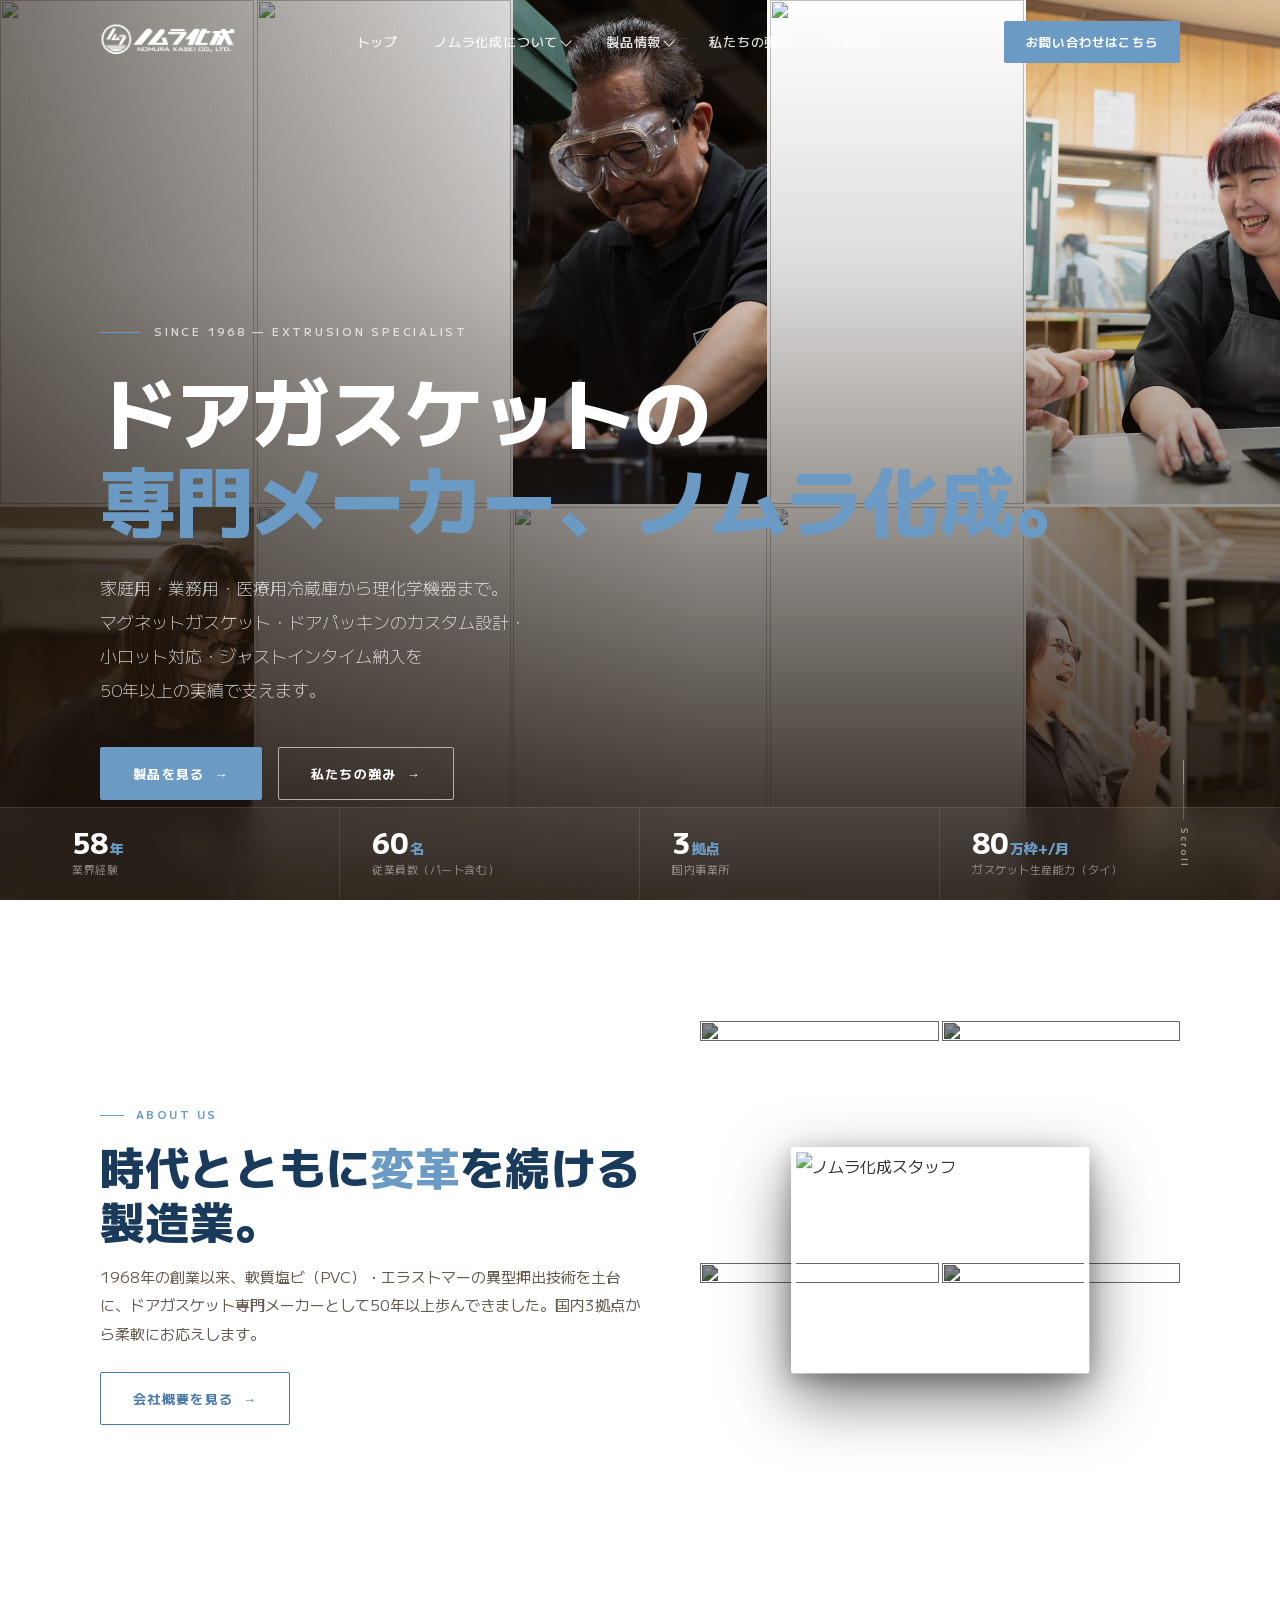
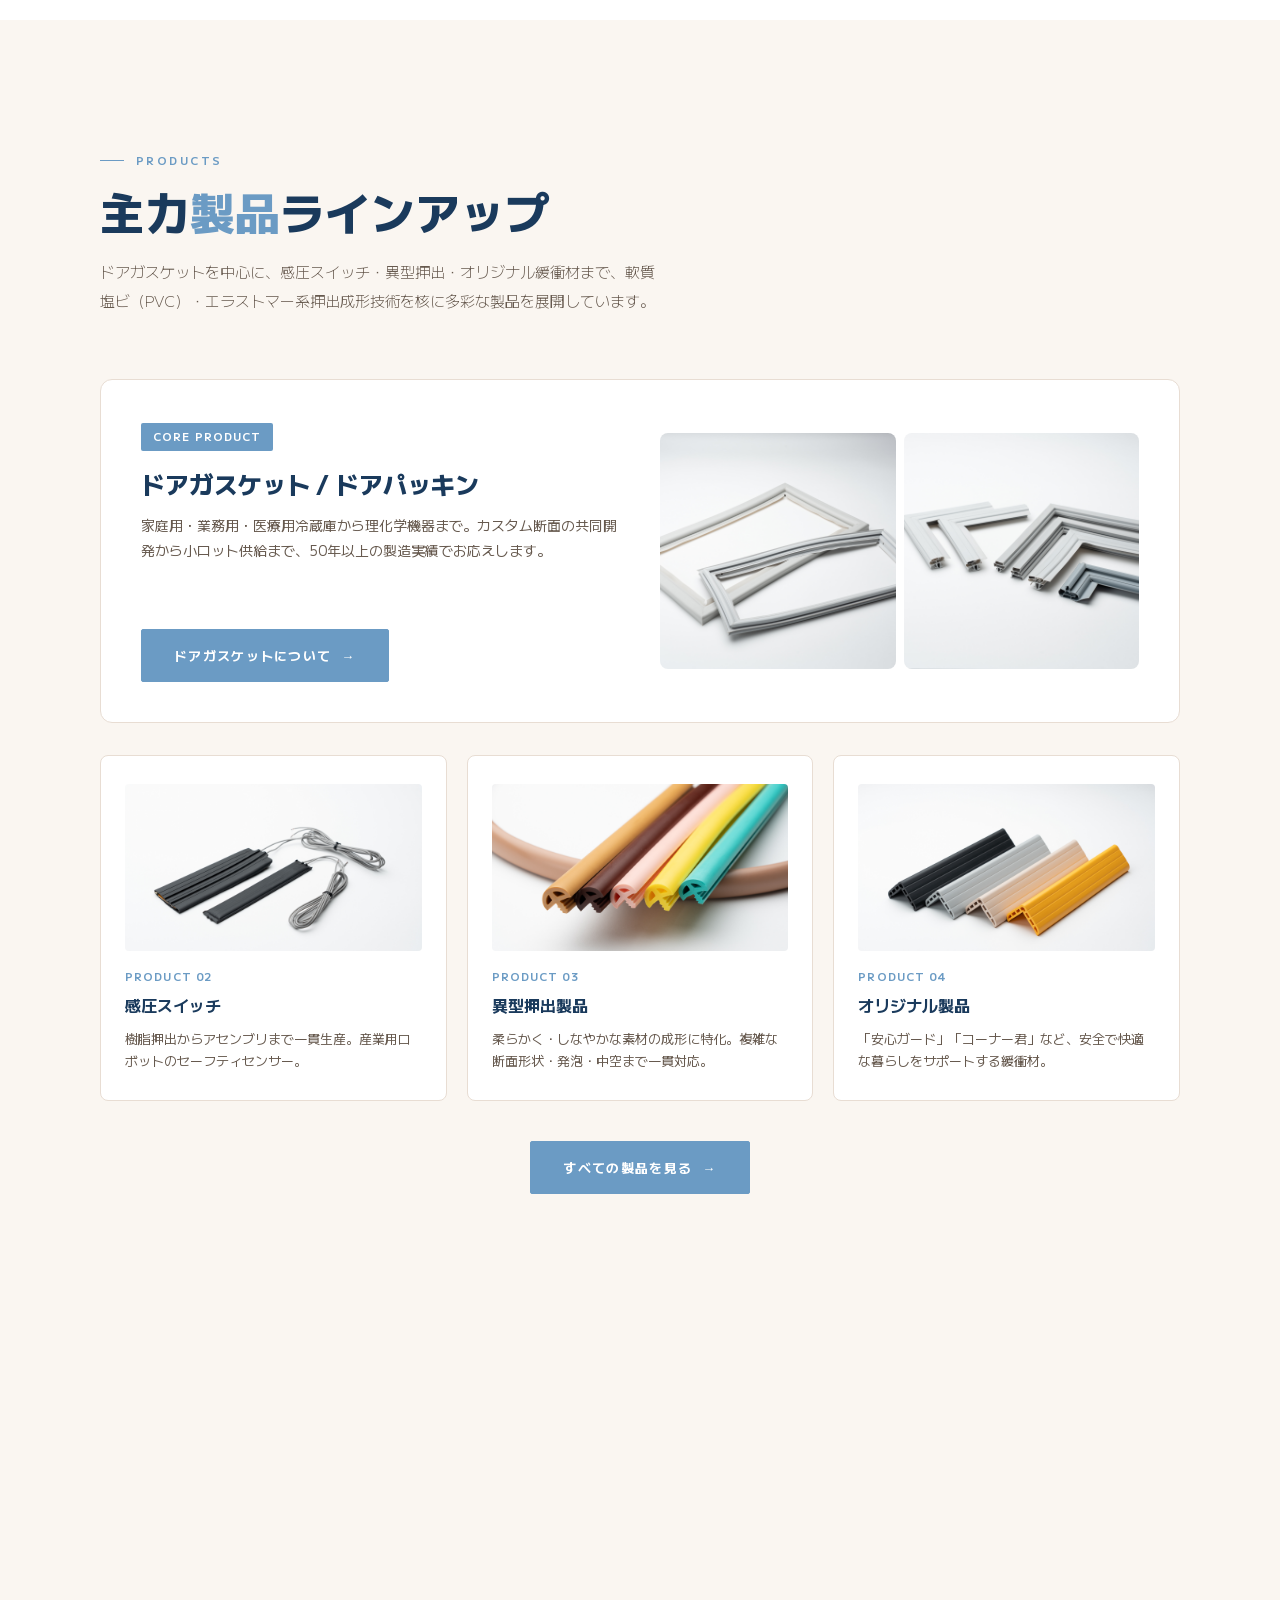
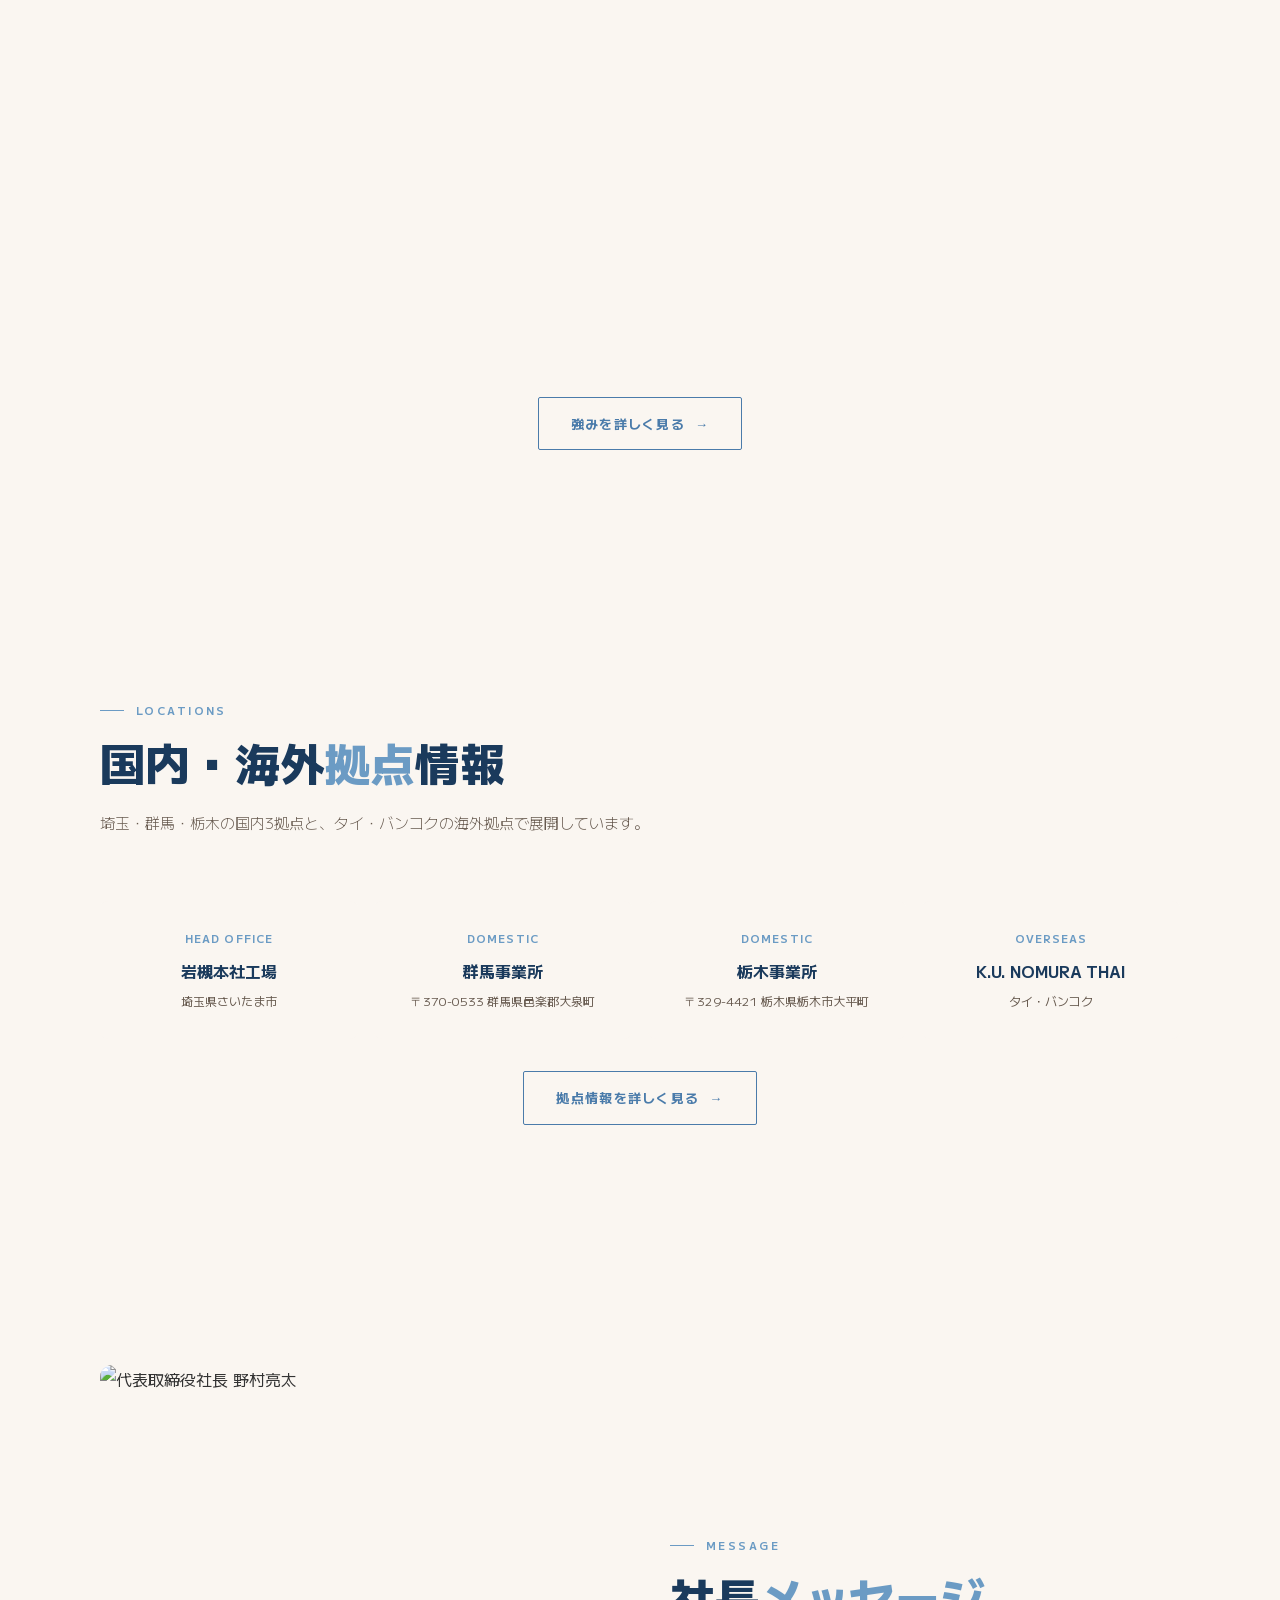
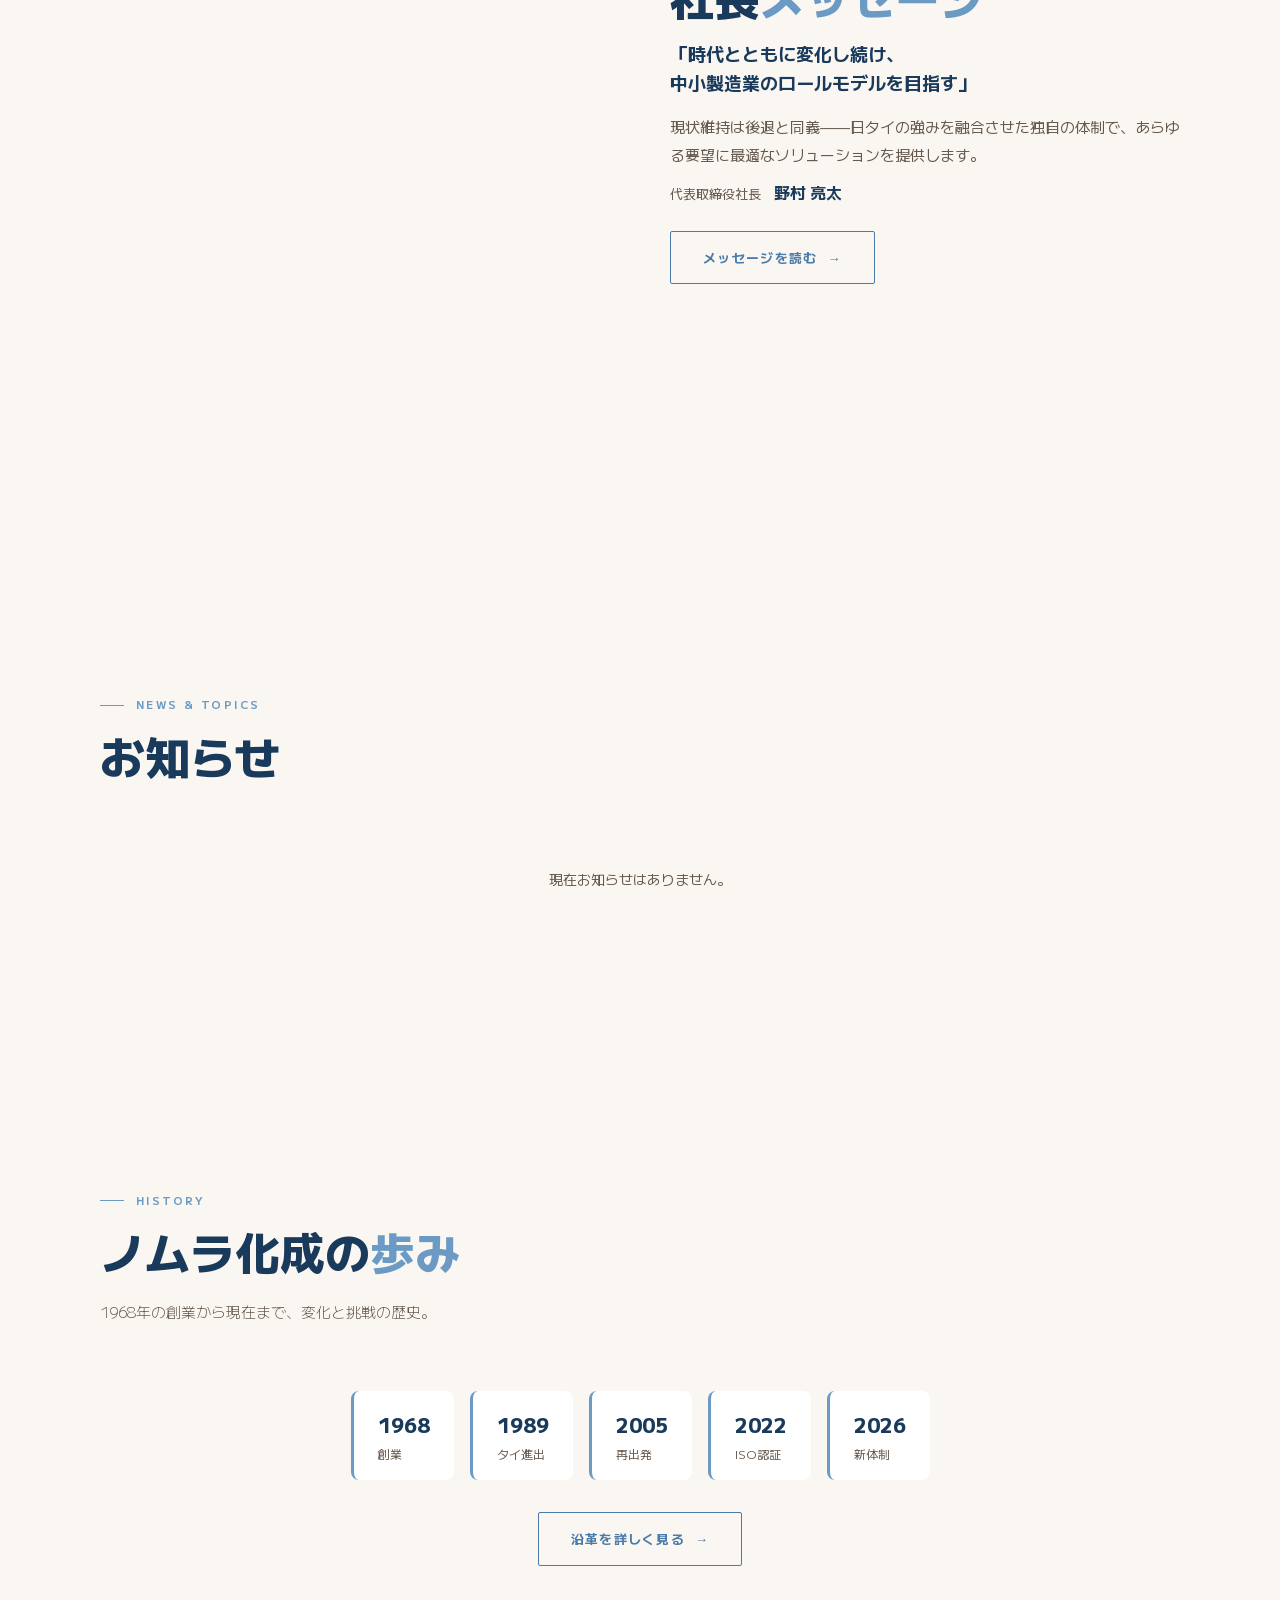
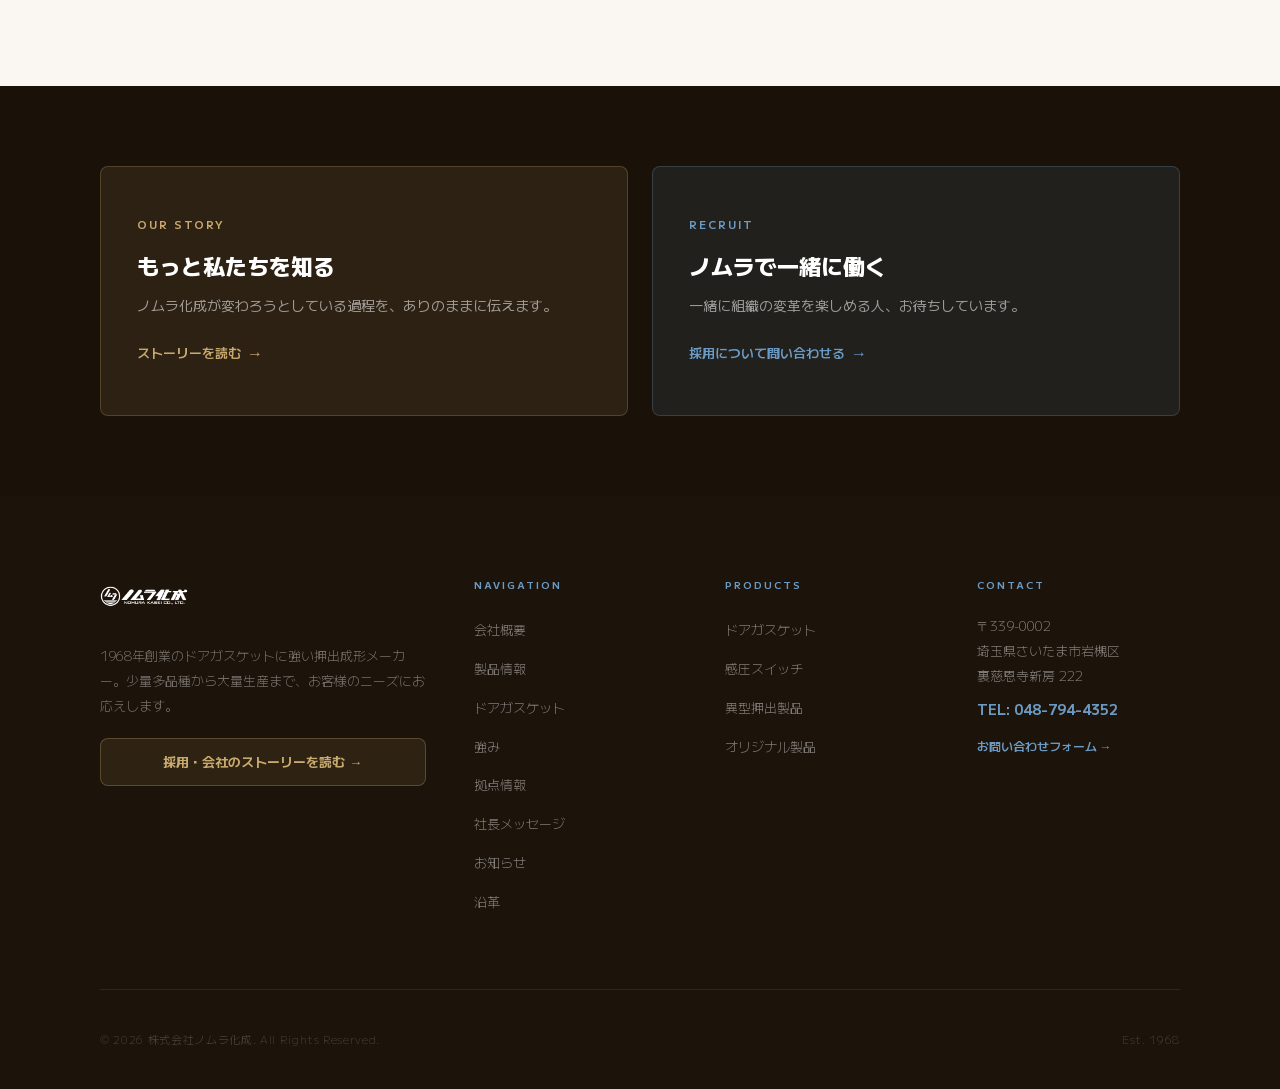
==== commit bc2ab4de: "Auto-update: 2026-04-18 17:32" ====
--- a/index.html
+++ b/index.html
@@ -149,7 +149,7 @@
     <div class="container--wide">
       <div class="hero-stats-inner">
         <div class="hero-stat">
-          <div class="hero-stat-num">56<span>年</span></div>
+          <div class="hero-stat-num">58<span>年</span></div>
           <div class="hero-stat-label">業界経験</div>
         </div>
         <div class="hero-stat">
--- a/style.css
+++ b/style.css
@@ -1227,7 +1227,9 @@
       font-size: 11px; font-weight: 700; letter-spacing: .1em;
       color: var(--blue-dk); text-transform: uppercase; margin-bottom: 8px;
     }
+    .knt-dx-content { display: flex; flex-direction: column; gap: 16px; }
     .knt-dx-body p { font-size: 13px; color: var(--navy); line-height: 1.85; margin: 0; }
+    .knt-dx-logo { height: 56px; width: auto; display: block; margin: 0 auto; opacity: .9; }
     .knt-website-link { text-align: center; padding-bottom: 8px; }
     .knt-website-btn {
       display: inline-flex; align-items: center; gap: 10px;
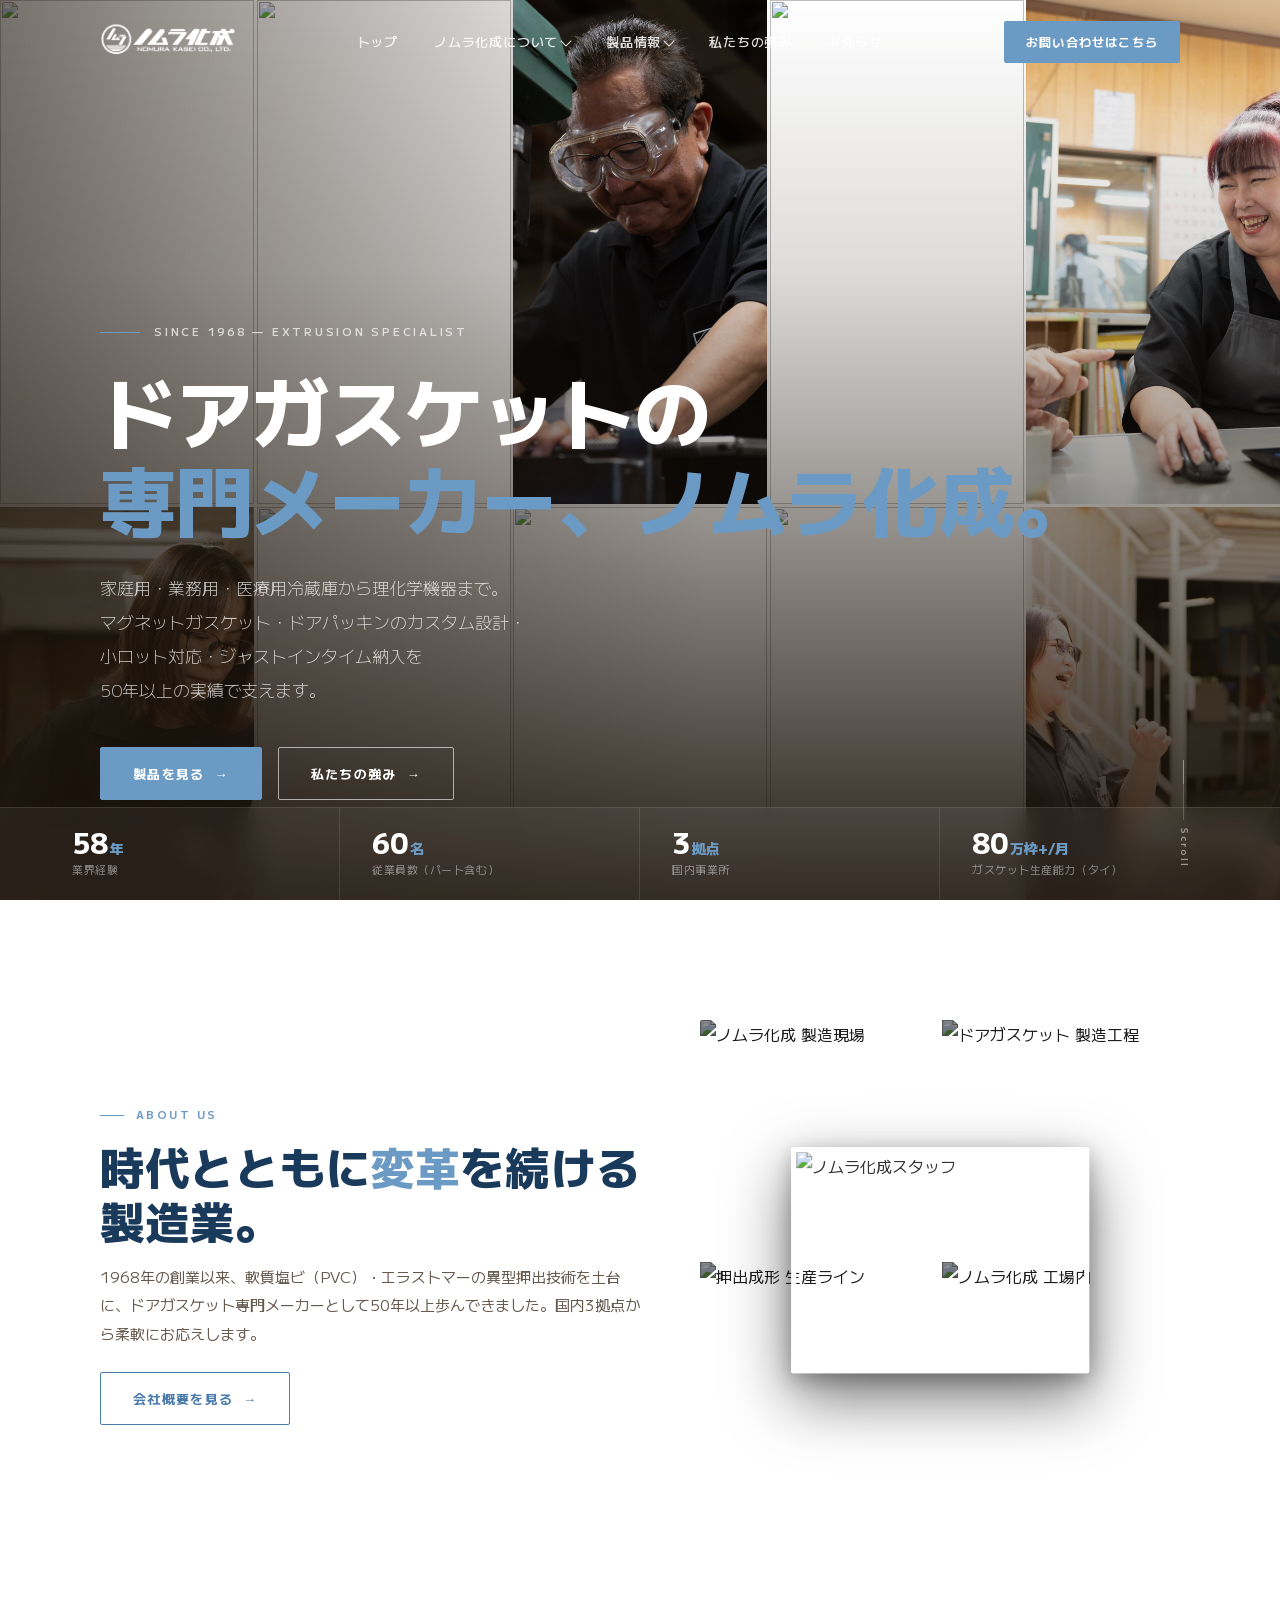
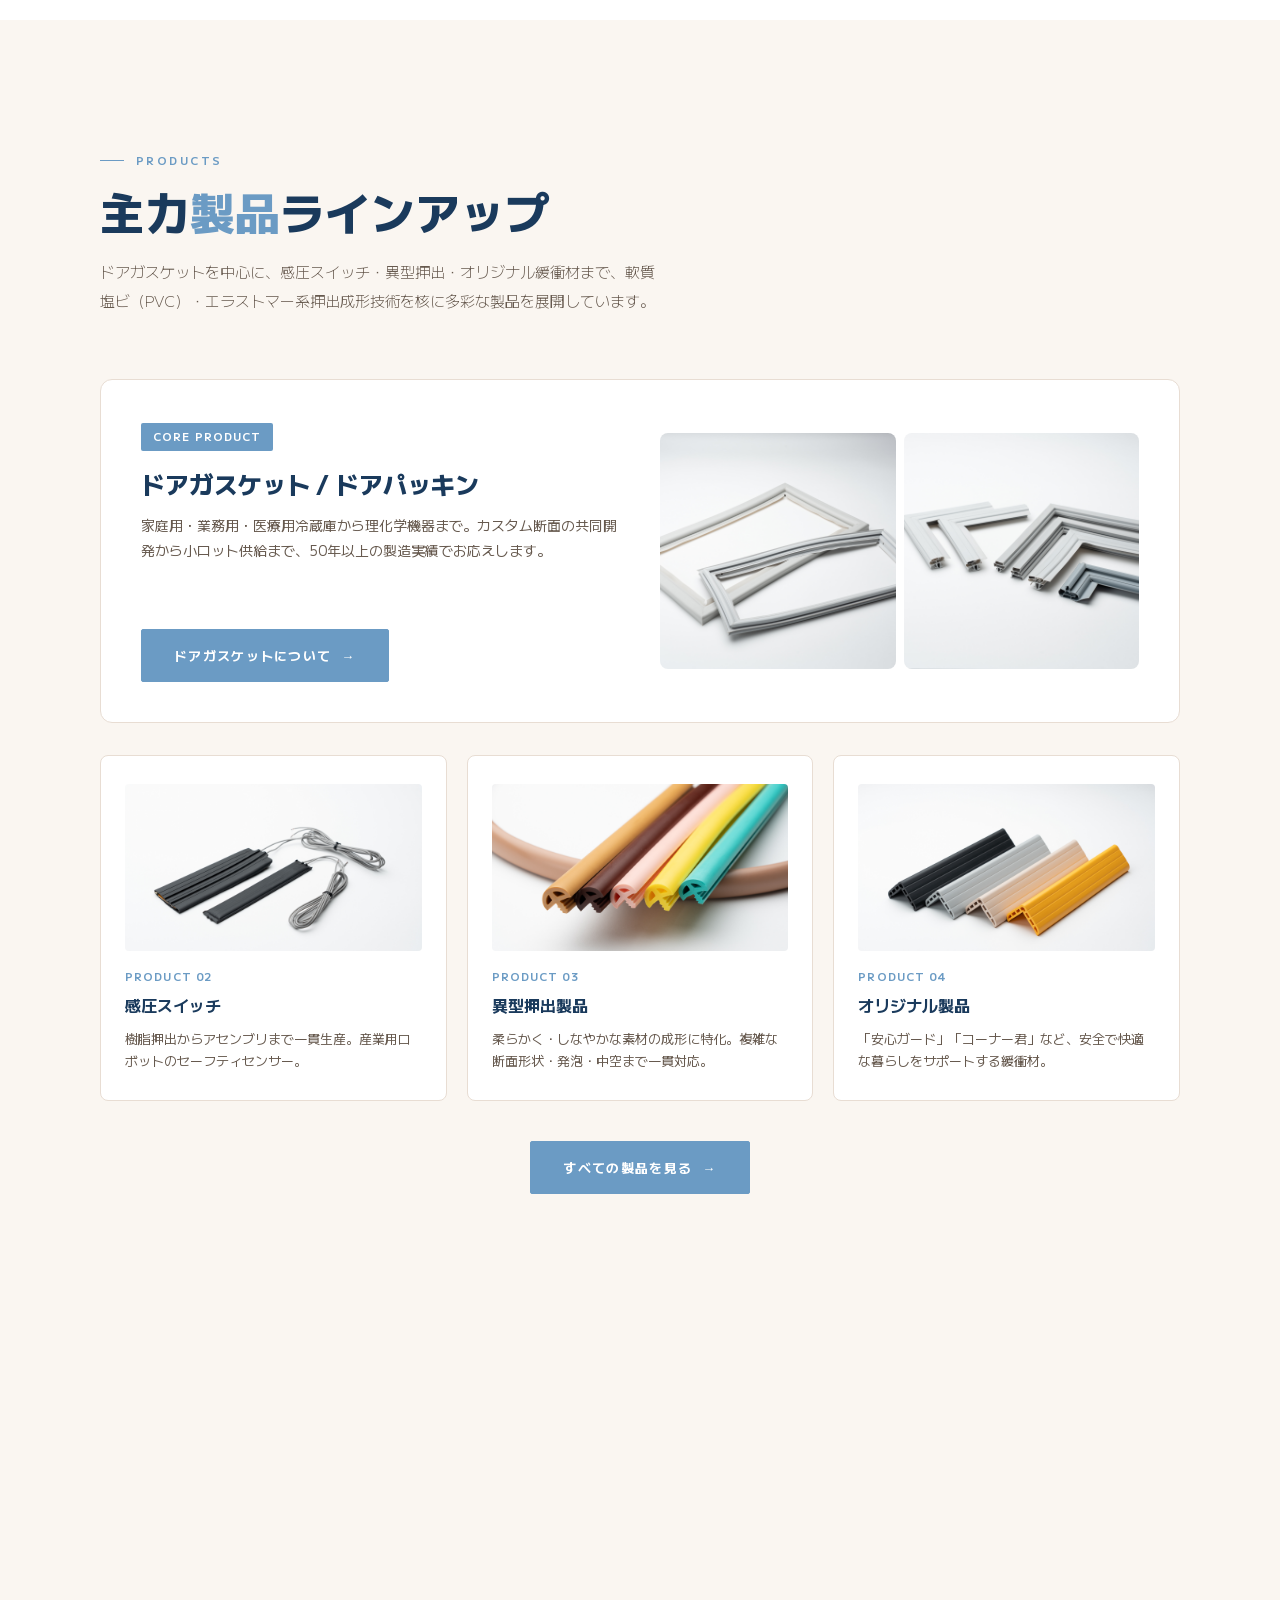
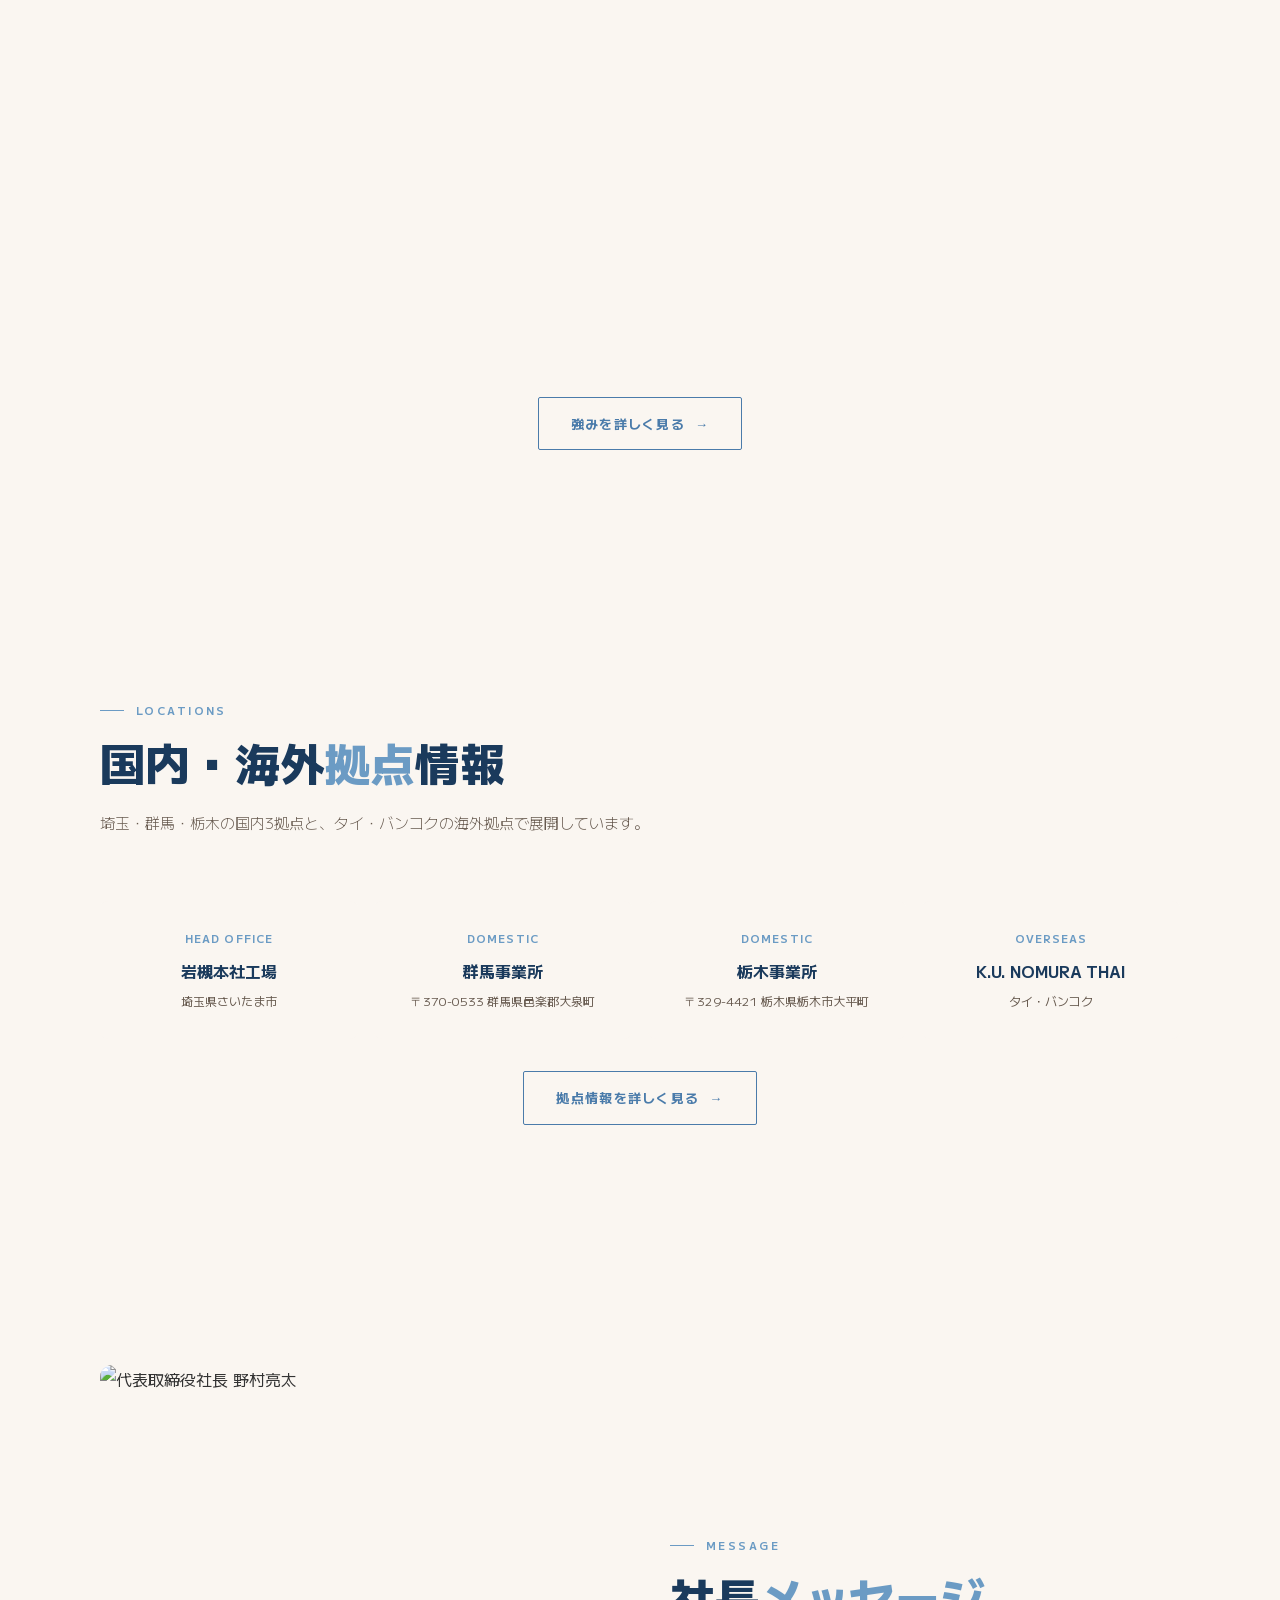
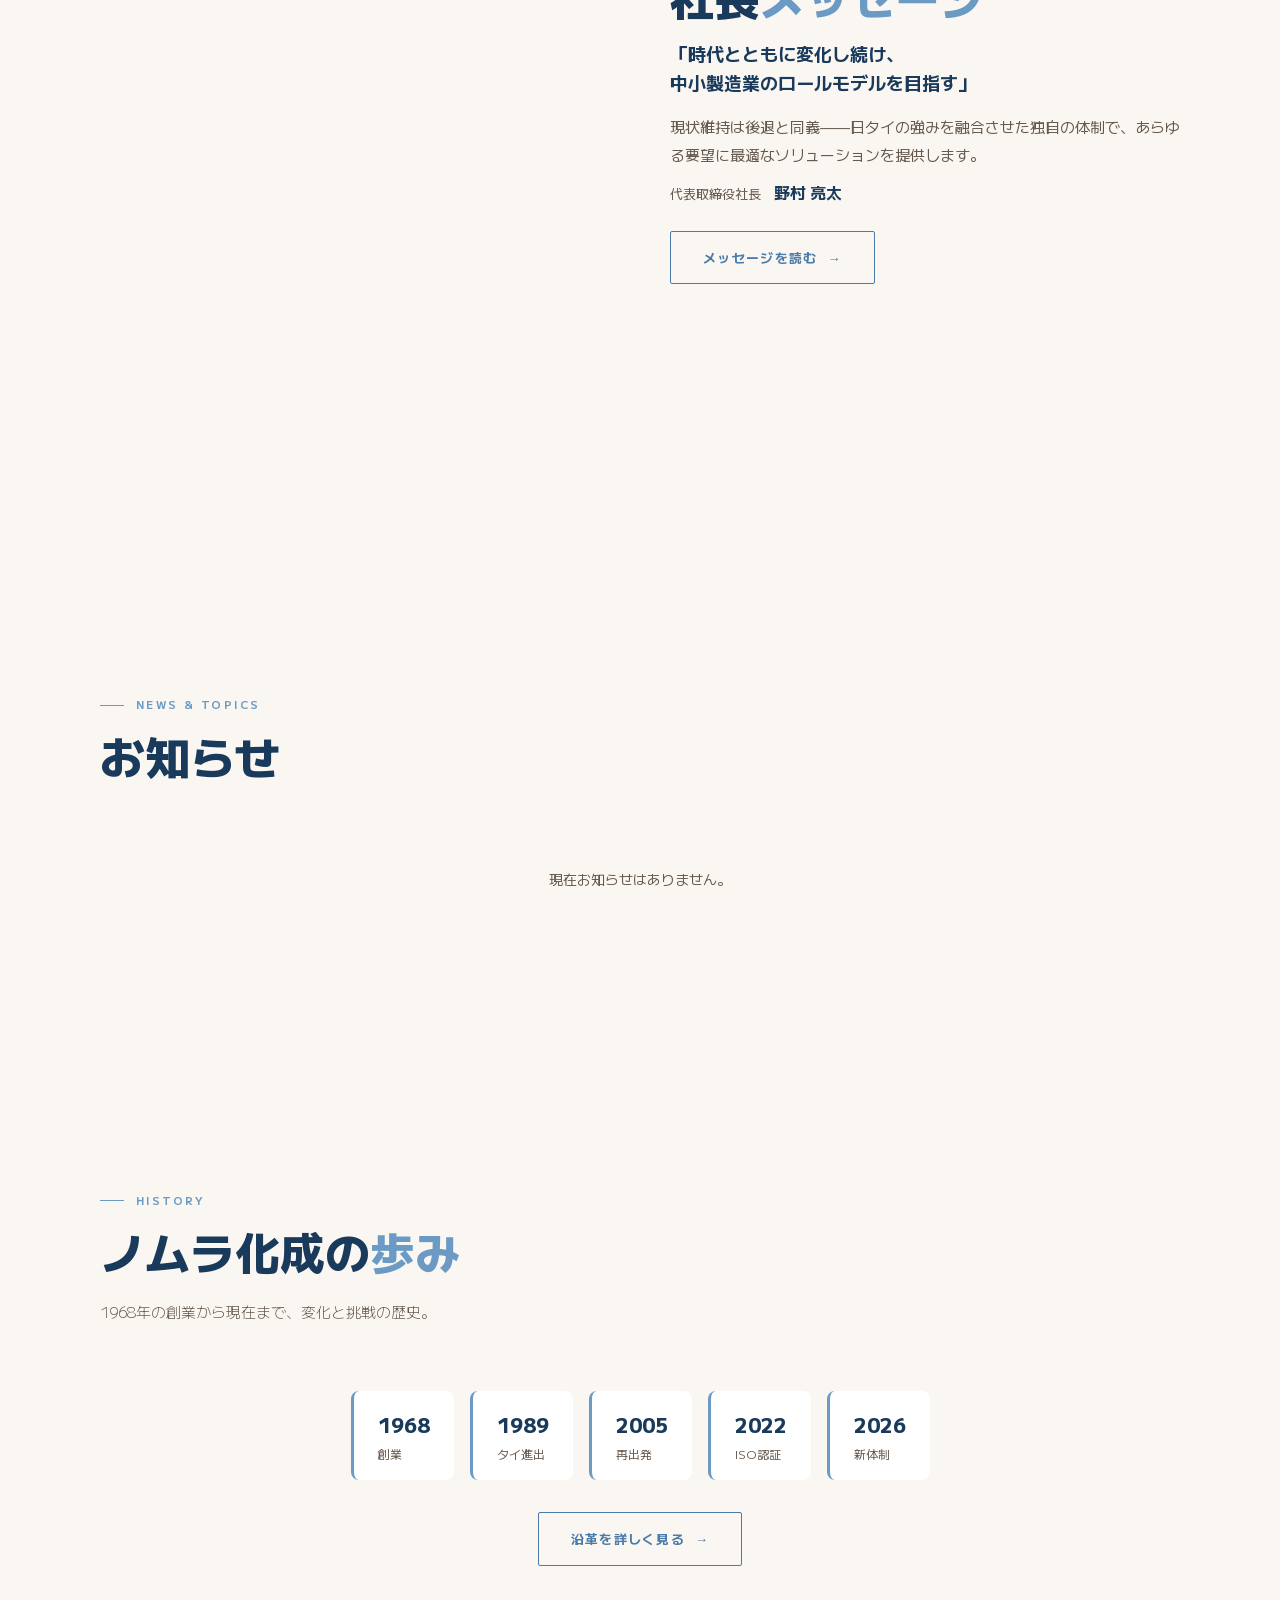
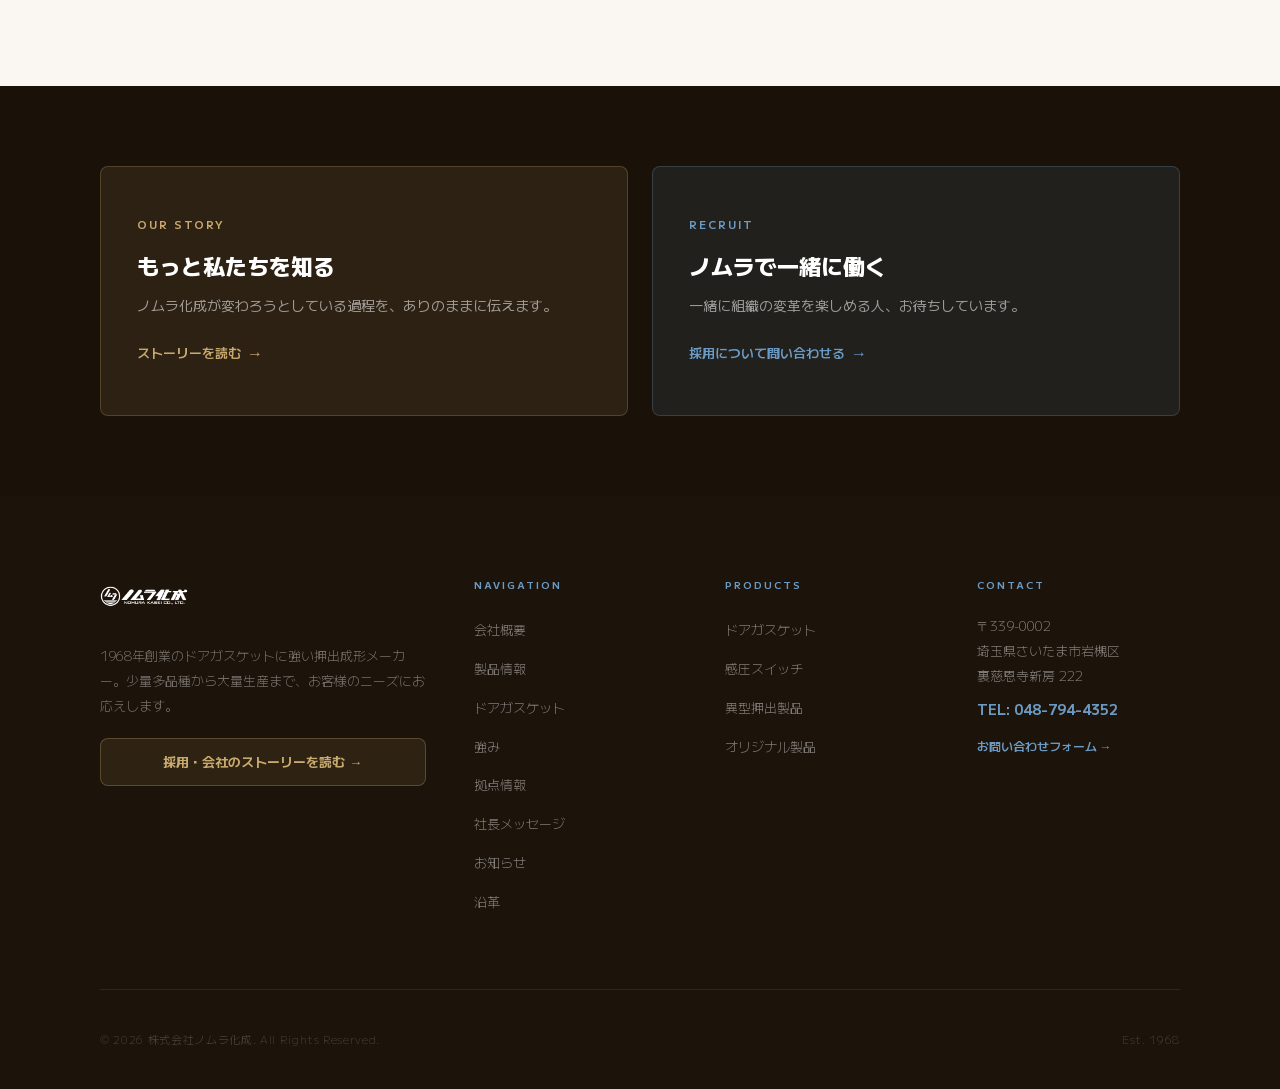
==== commit 09b0ff8a: "Auto-update: 2026-04-18 17:32" ====
--- a/index.html
+++ b/index.html
@@ -181,10 +181,10 @@
       </div>
       <div class="avm-wrap reveal-l">
         <div class="avm-grid">
-          <img src="images/DSC_0283.jpg" alt="" class="avm-grid-img">
-          <img src="images/DSC_0168.jpg" alt="" class="avm-grid-img">
-          <img src="images/DSC_0137.jpg" alt="" class="avm-grid-img">
-          <img src="images/DSC_0061.jpg" alt="" class="avm-grid-img">
+          <img src="images/DSC_0283.jpg" alt="ノムラ化成 製造現場" class="avm-grid-img">
+          <img src="images/DSC_0168.jpg" alt="ドアガスケット 製造工程" class="avm-grid-img">
+          <img src="images/DSC_0137.jpg" alt="押出成形 生産ライン" class="avm-grid-img">
+          <img src="images/DSC_0061.jpg" alt="ノムラ化成 工場内" class="avm-grid-img">
         </div>
         <div class="avm-float">
           <img src="images/DSC_0321.jpg" alt="ノムラ化成スタッフ">
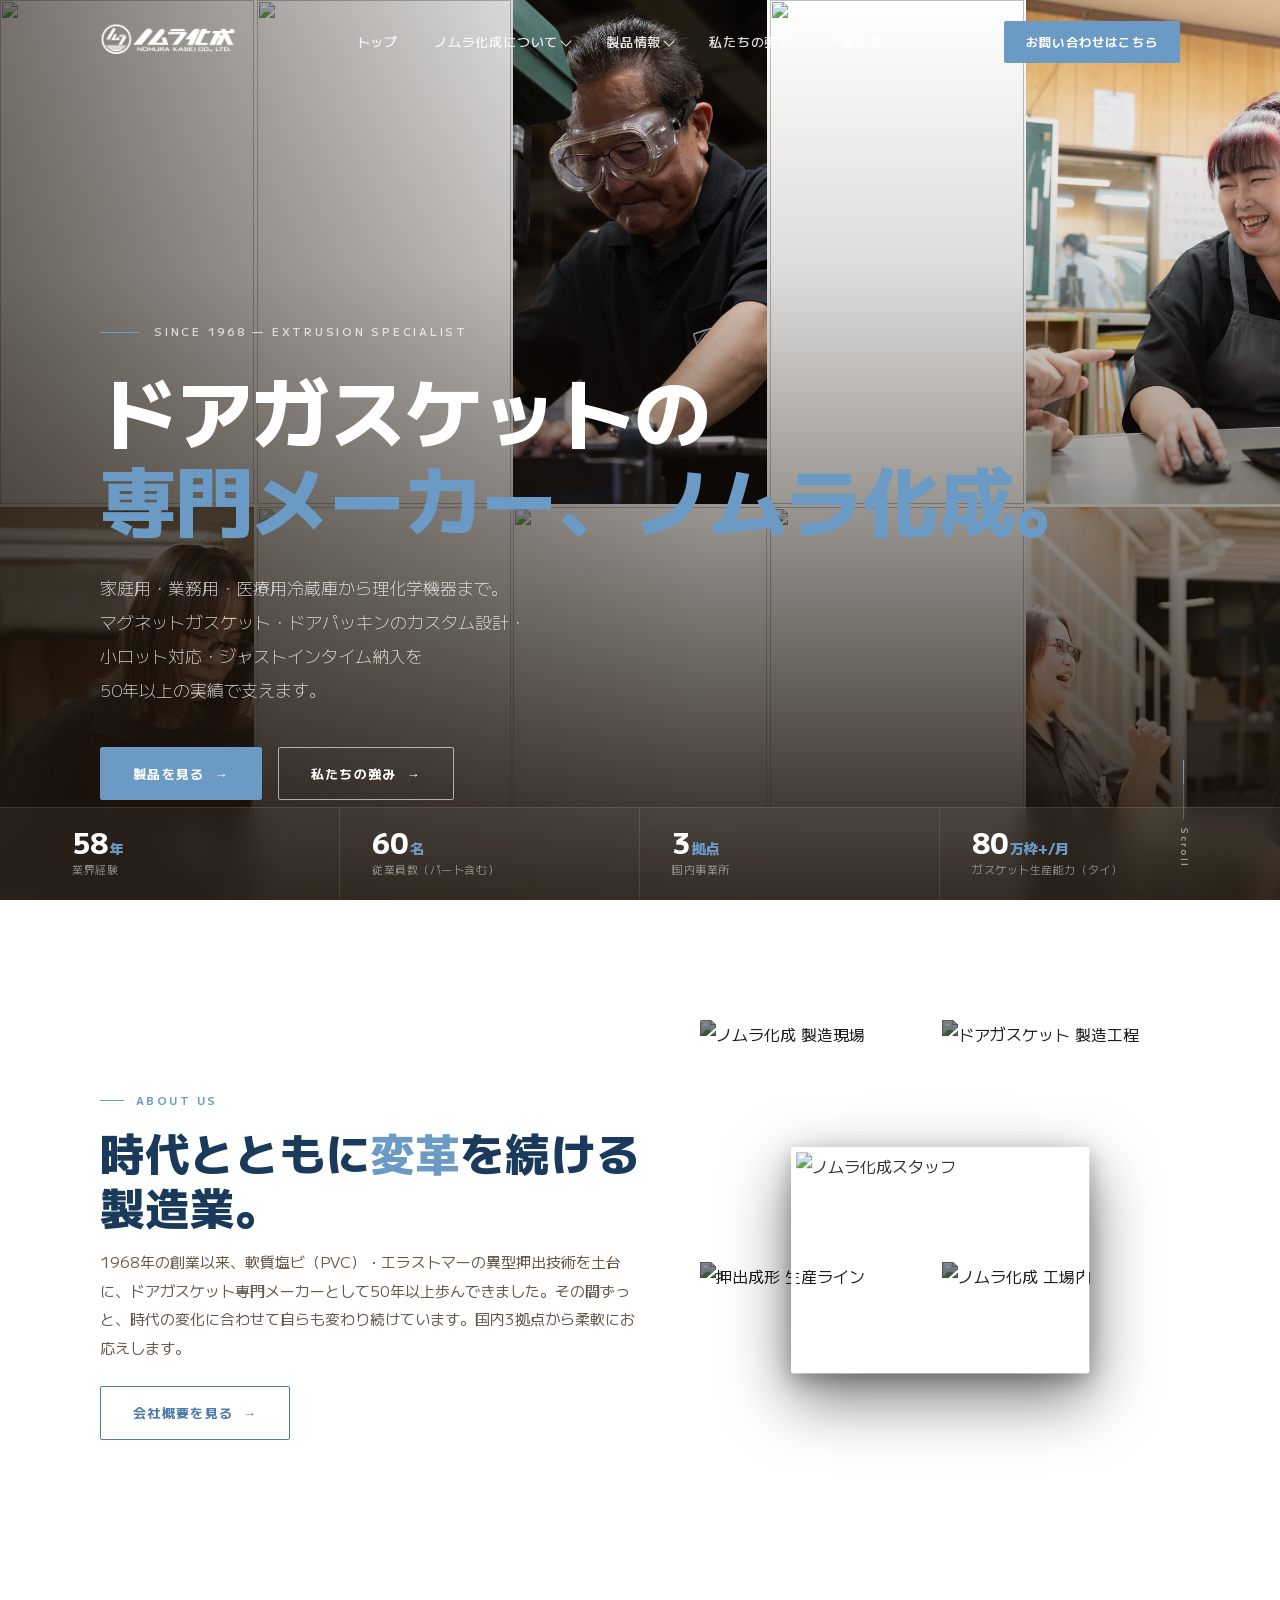
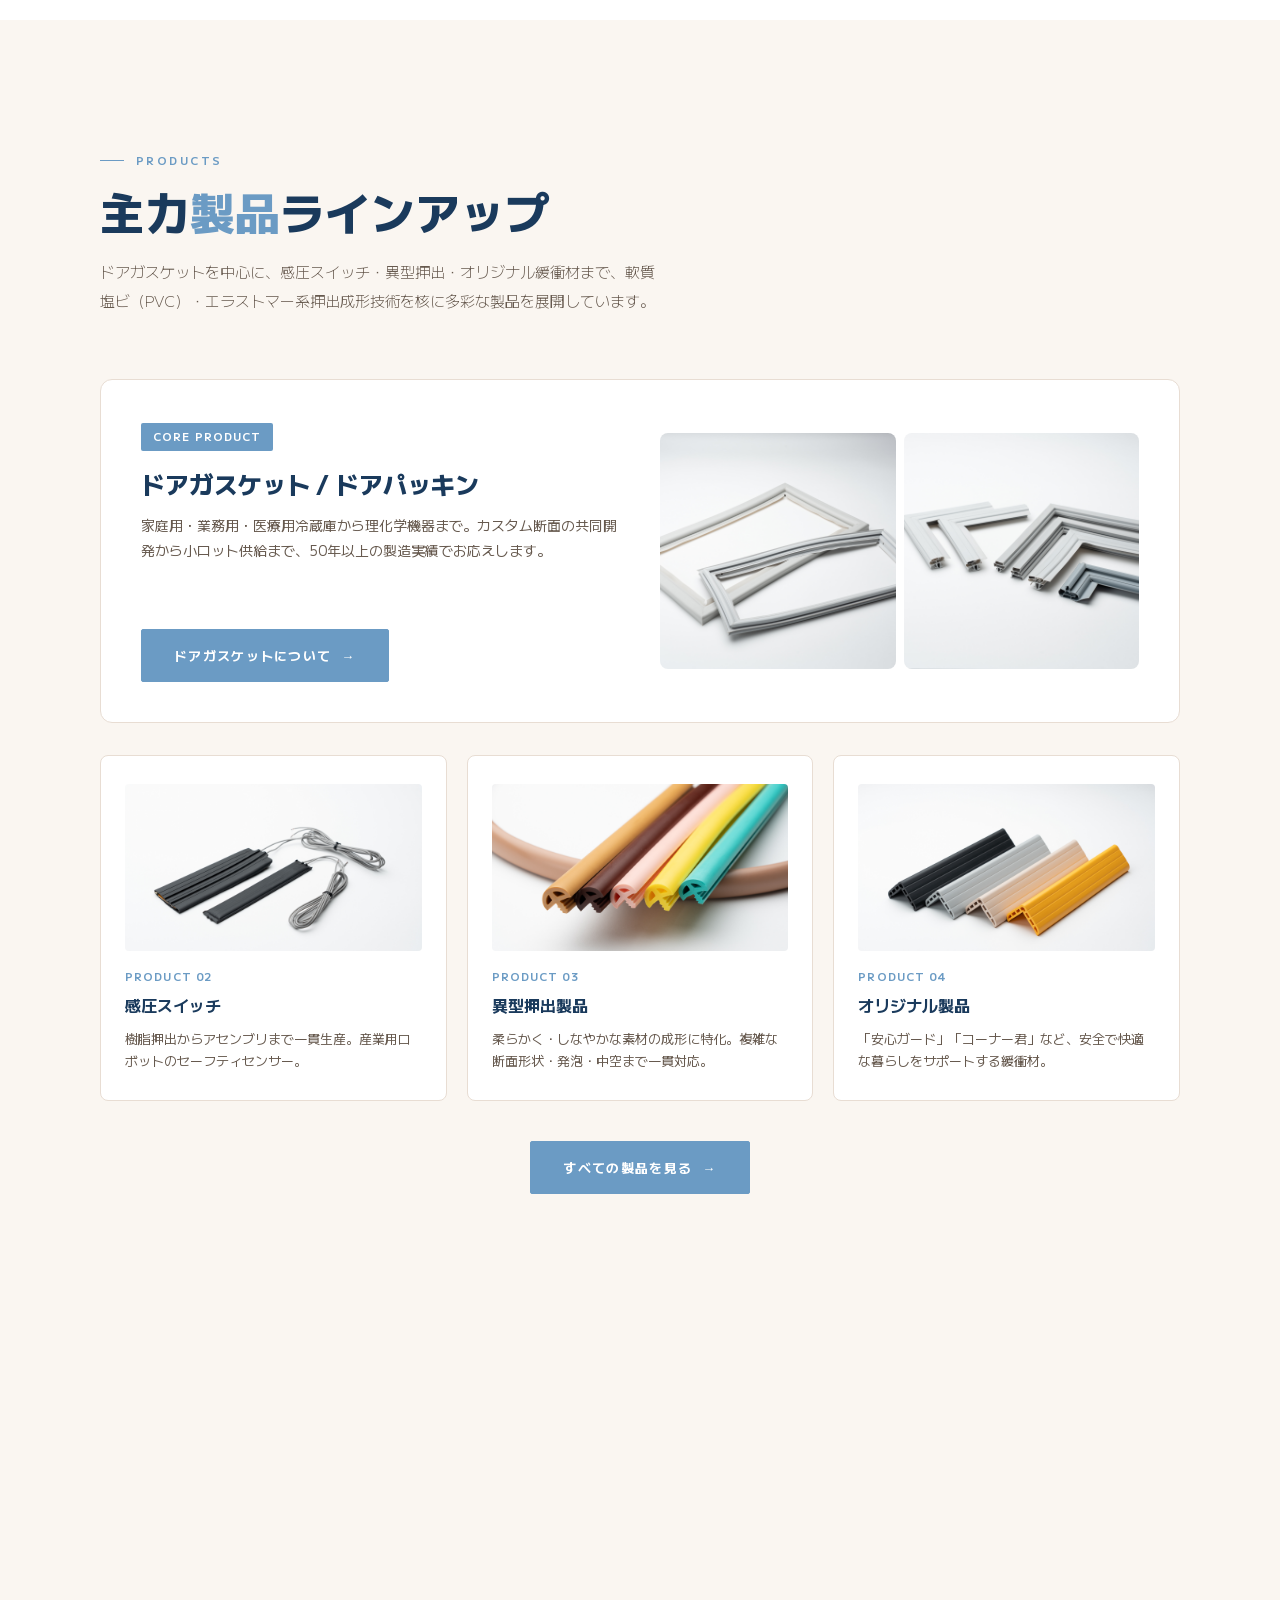
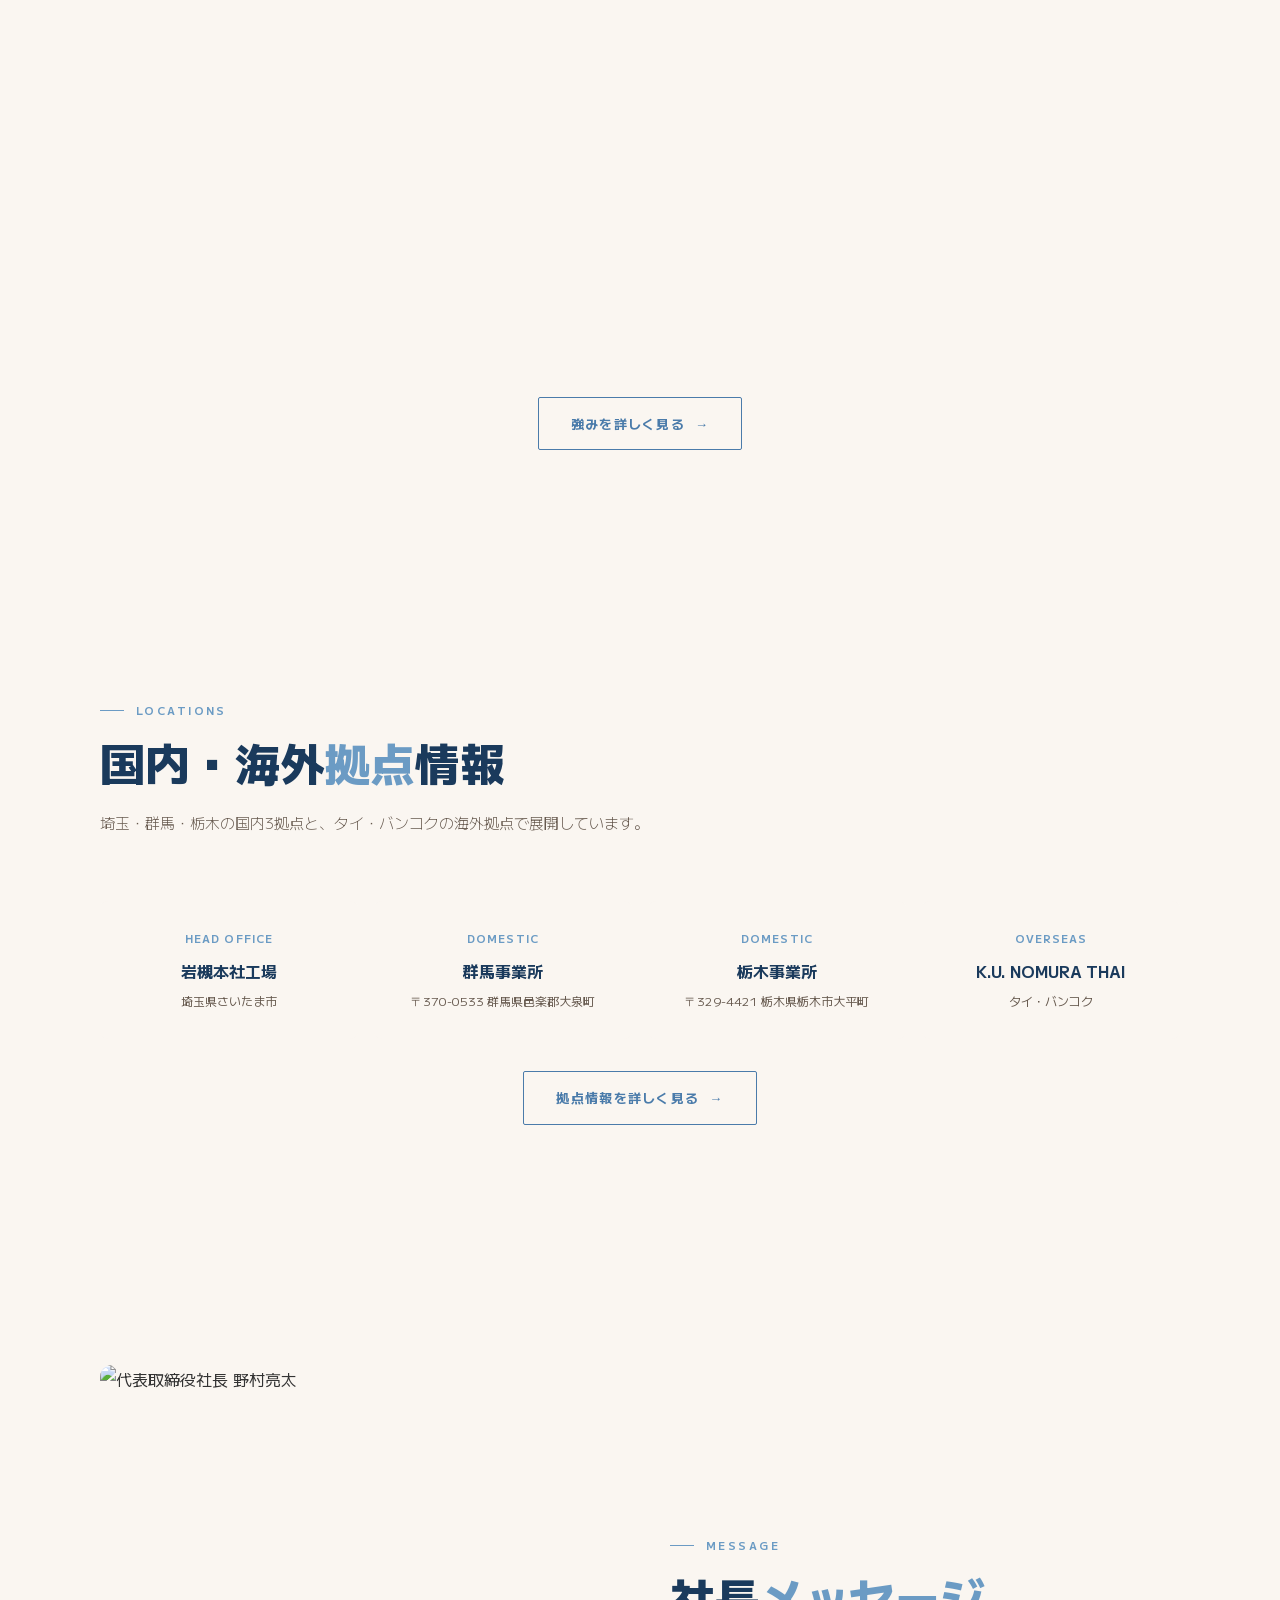
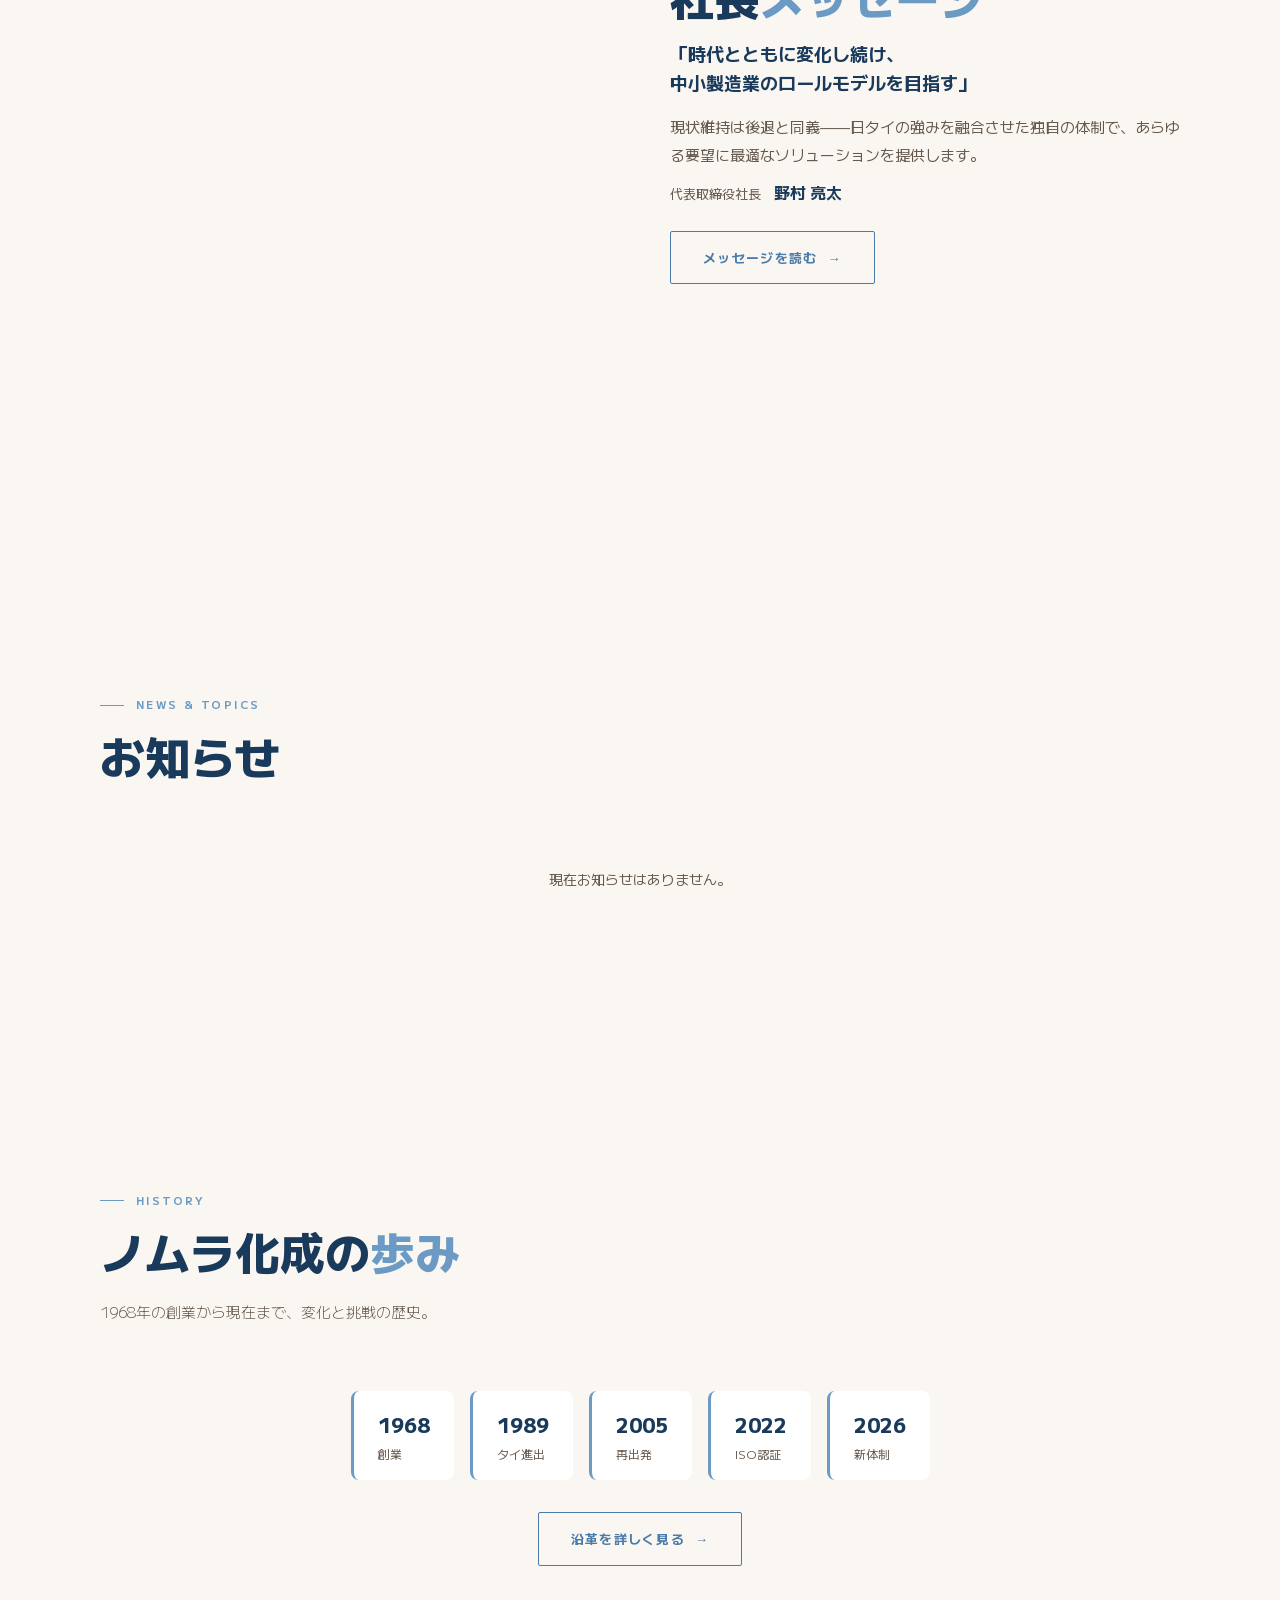
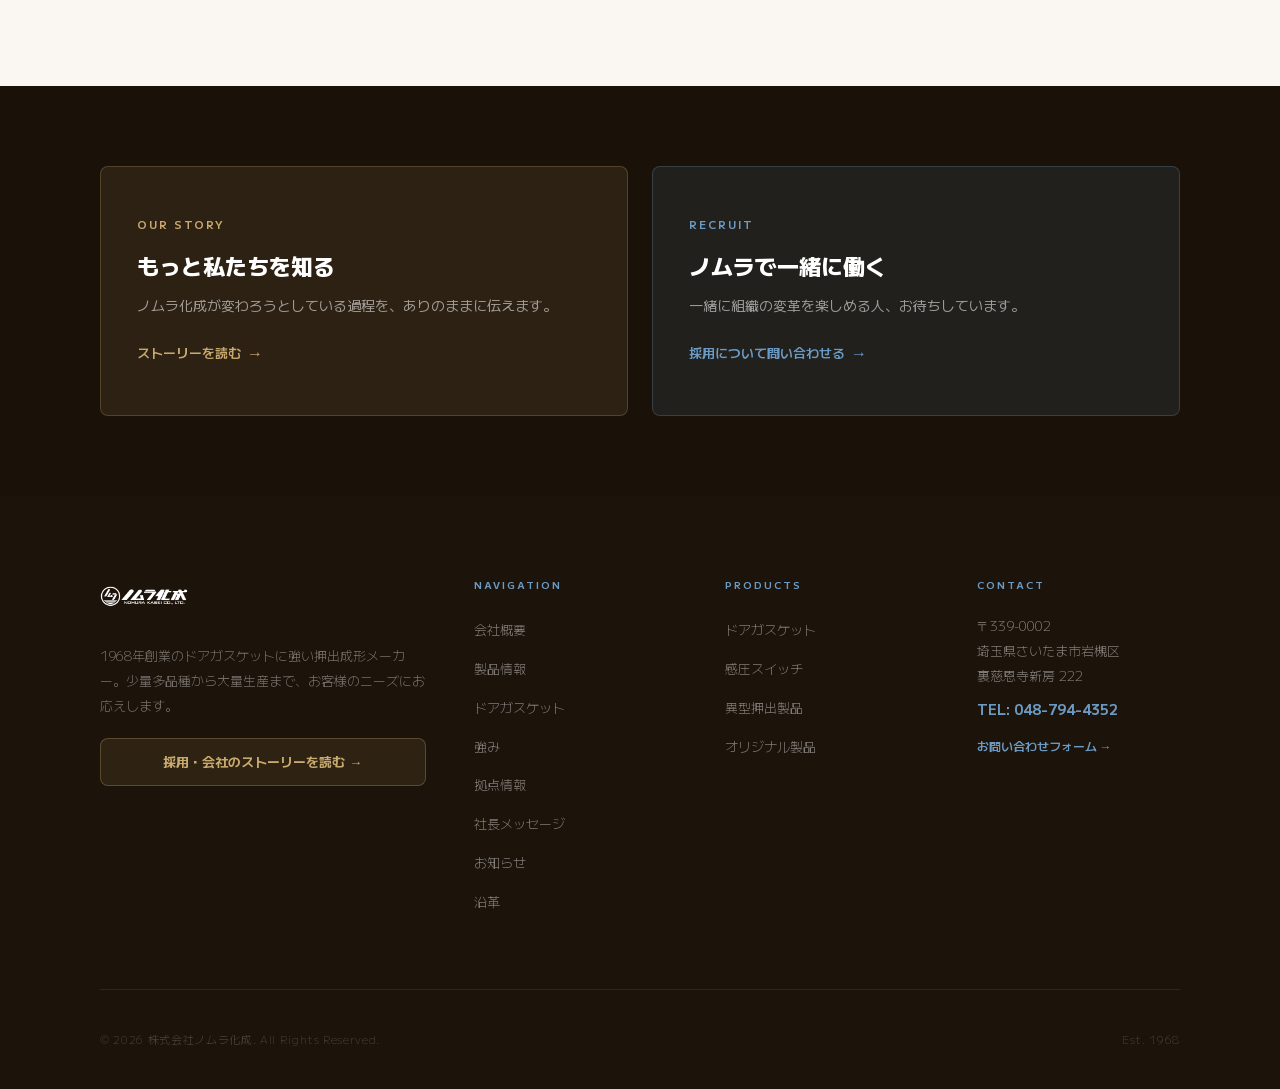
==== commit b0da9791: "Auto-update: 2026-04-18 17:32" ====
--- a/index.html
+++ b/index.html
@@ -176,7 +176,7 @@
       <div class="top-summary-text">
         <span class="label-en">About Us</span>
         <h2 class="sec-title"><span style="white-space:nowrap">時代とともに<em>変革</em>を続ける</span><br>製造業。</h2>
-        <p>1968年の創業以来、軟質塩ビ（PVC）・エラストマーの異型押出技術を土台に、ドアガスケット専門メーカーとして50年以上歩んできました。国内3拠点から柔軟にお応えします。</p>
+        <p>1968年の創業以来、軟質塩ビ（PVC）・エラストマーの異型押出技術を土台に、ドアガスケット専門メーカーとして50年以上歩んできました。その間ずっと、時代の変化に合わせて自らも変わり続けています。国内3拠点から柔軟にお応えします。</p>
         <a href="about.html" class="btn btn--outline" style="margin-top:24px;">会社概要を見る</a>
       </div>
       <div class="avm-wrap reveal-l">
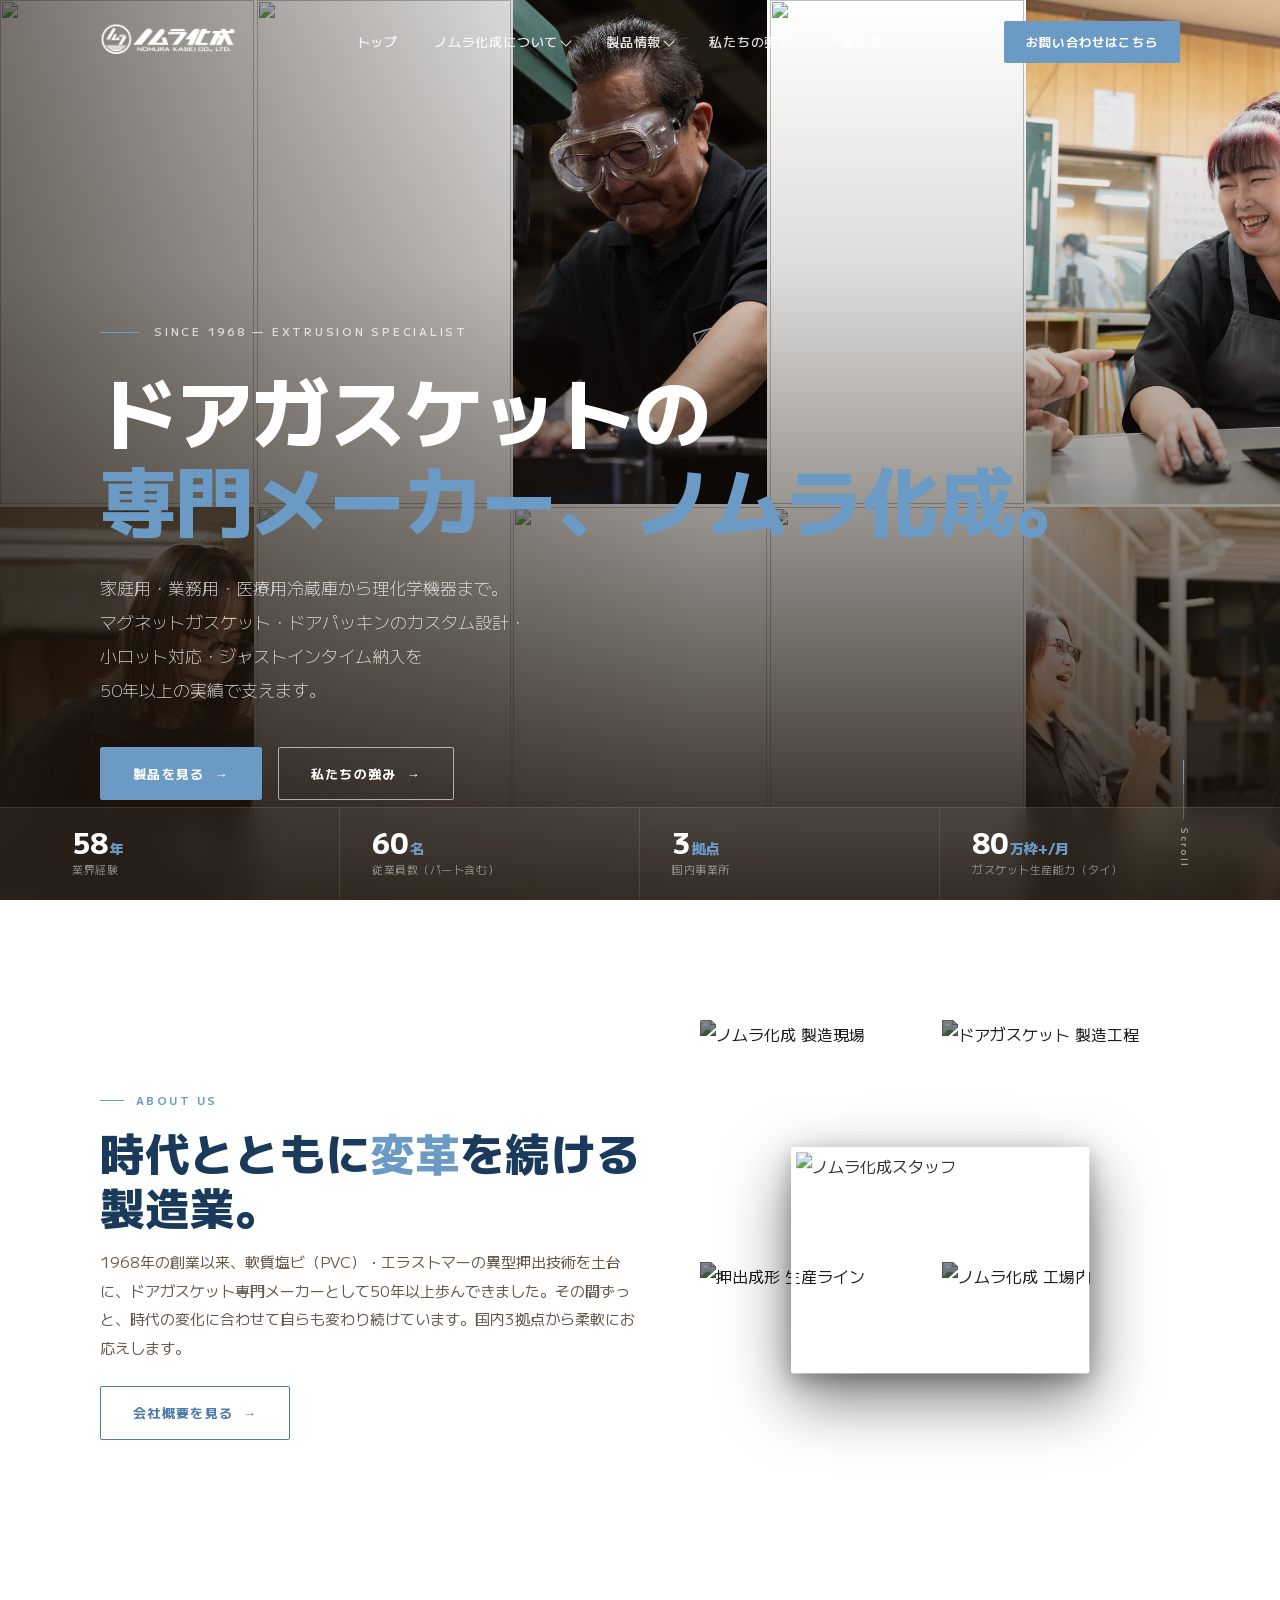
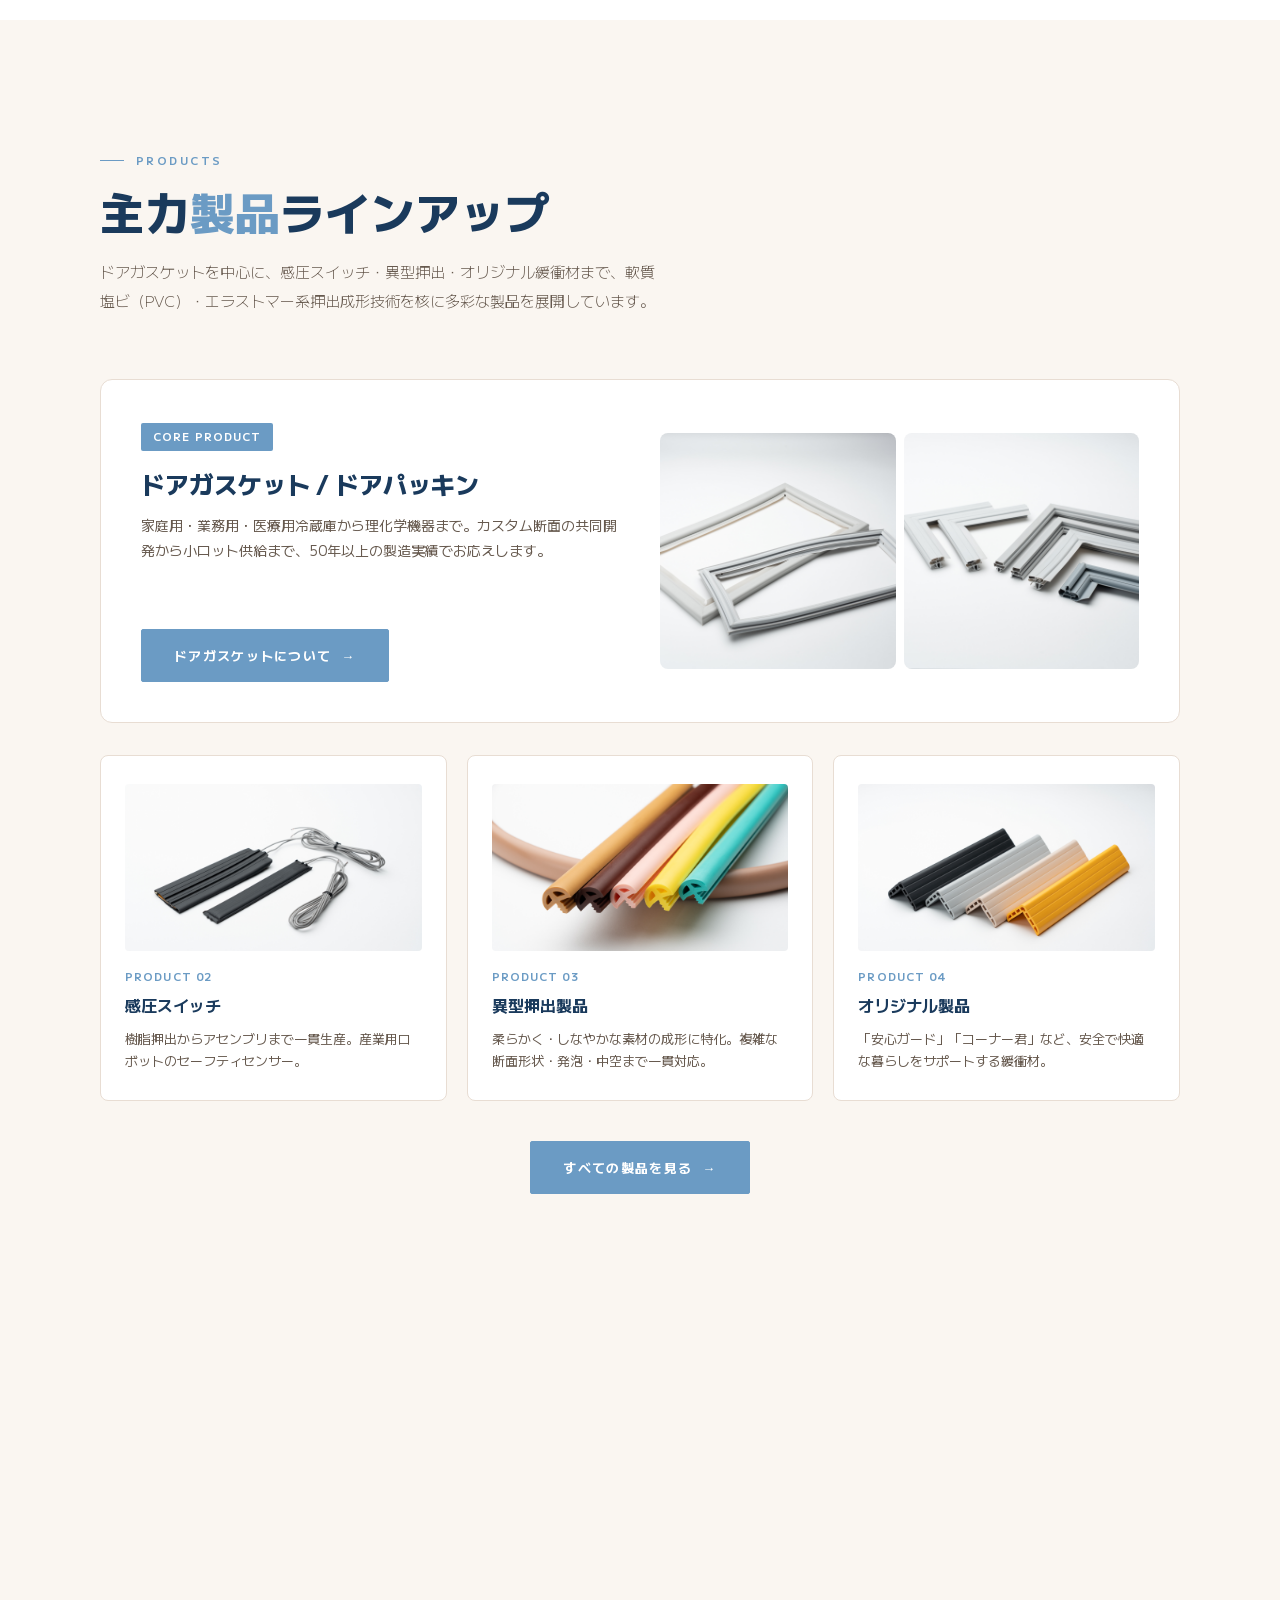
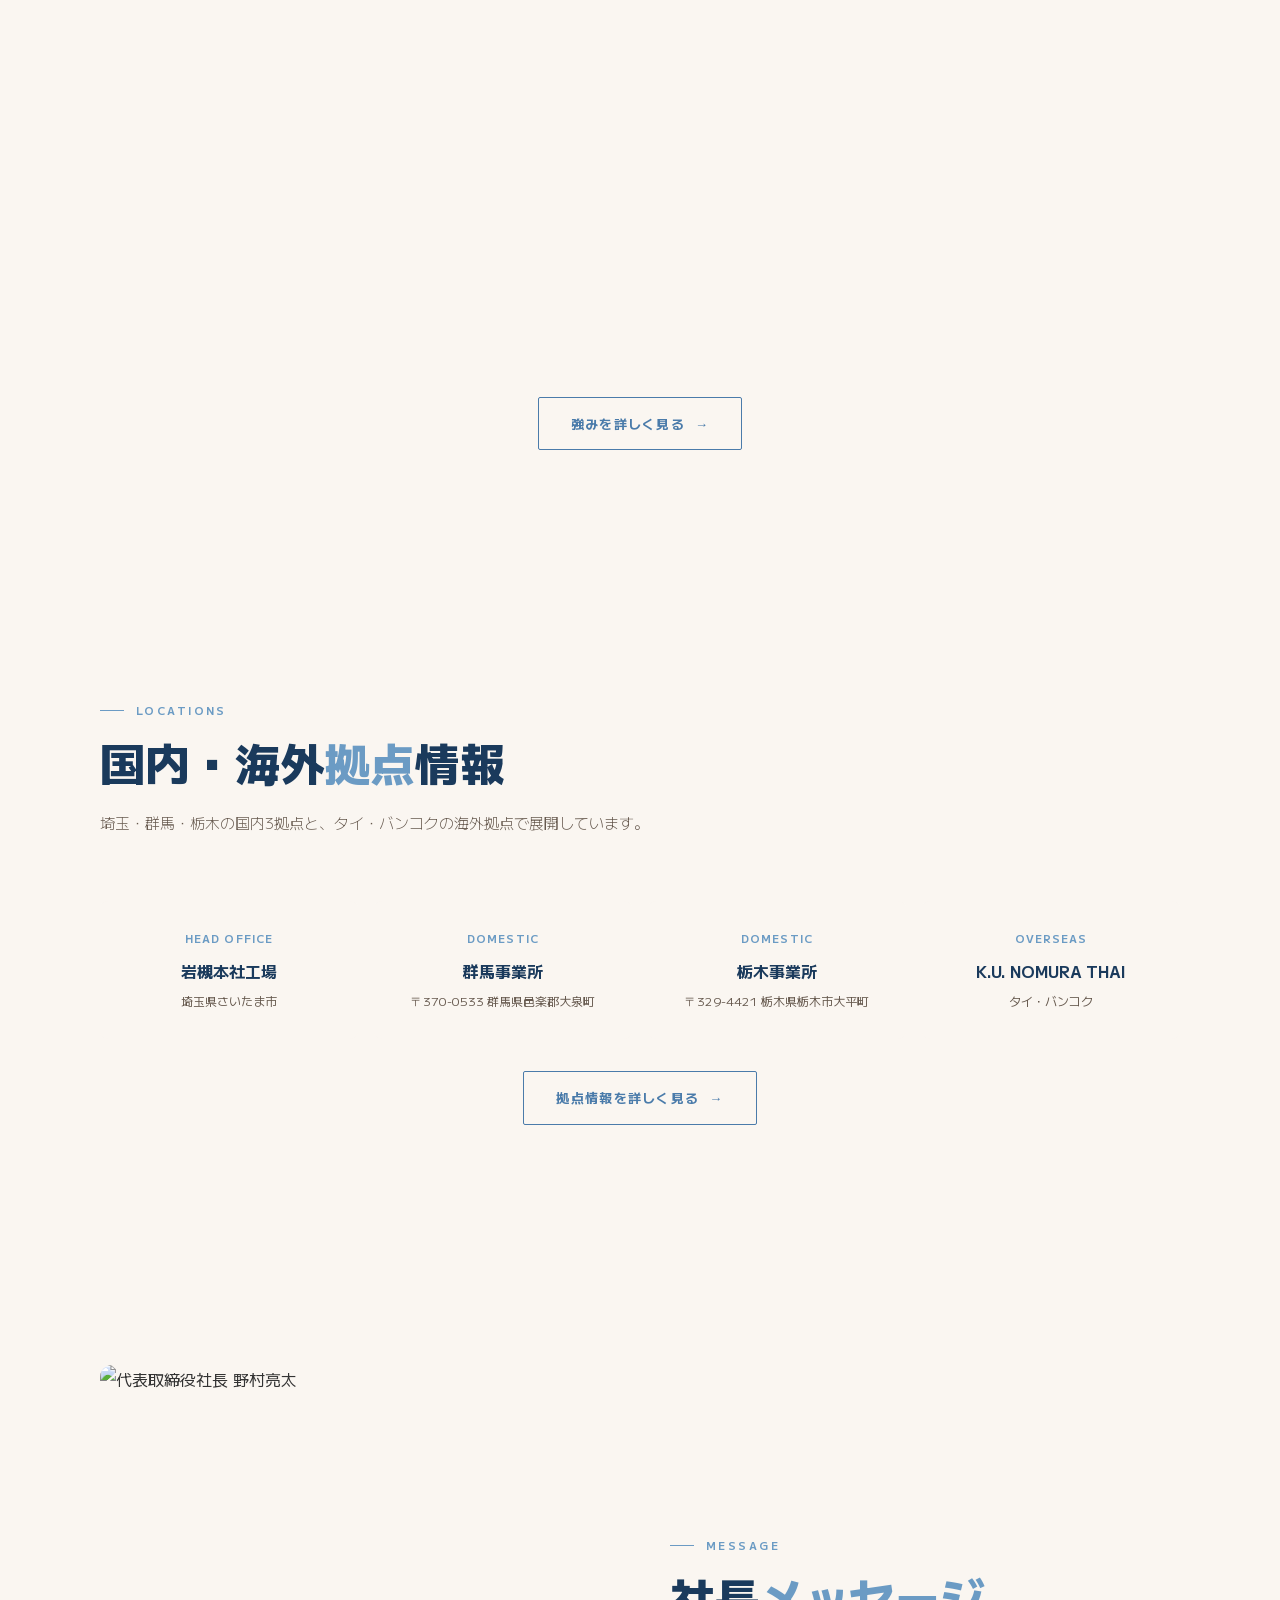
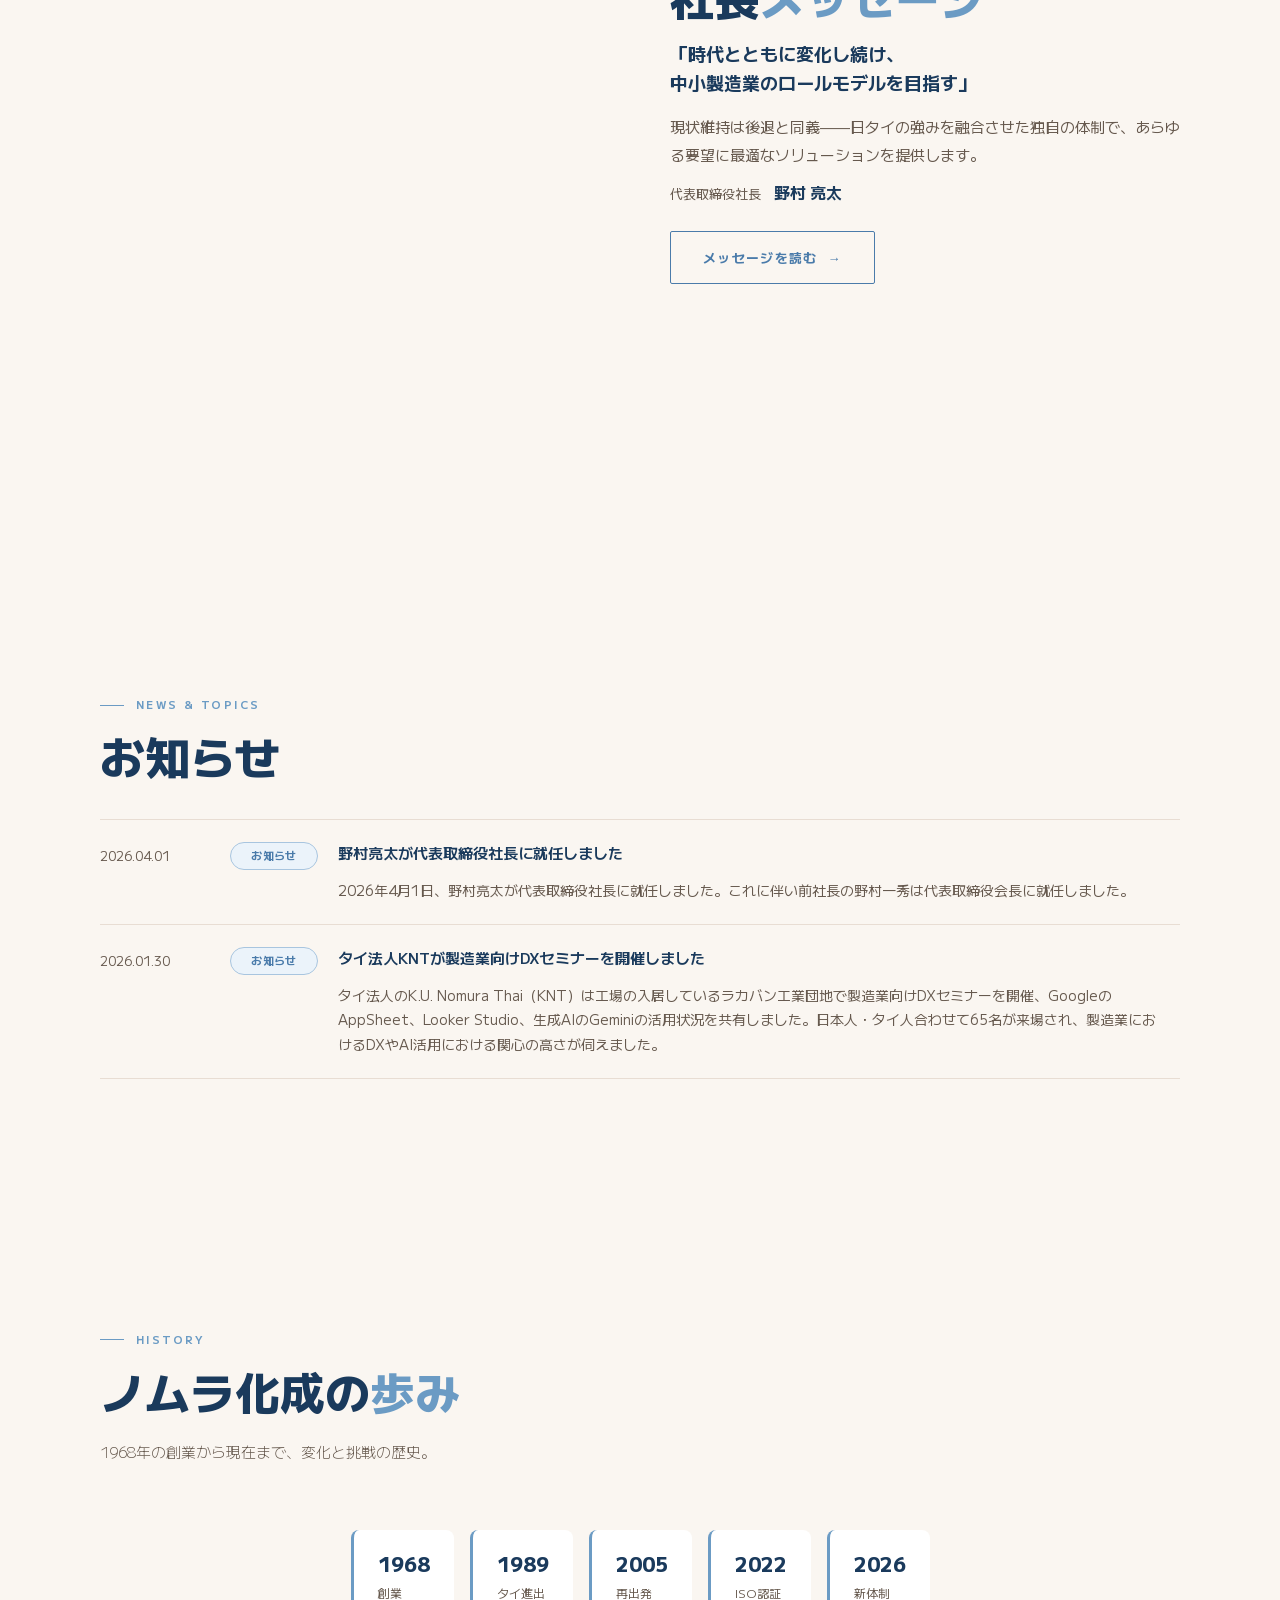
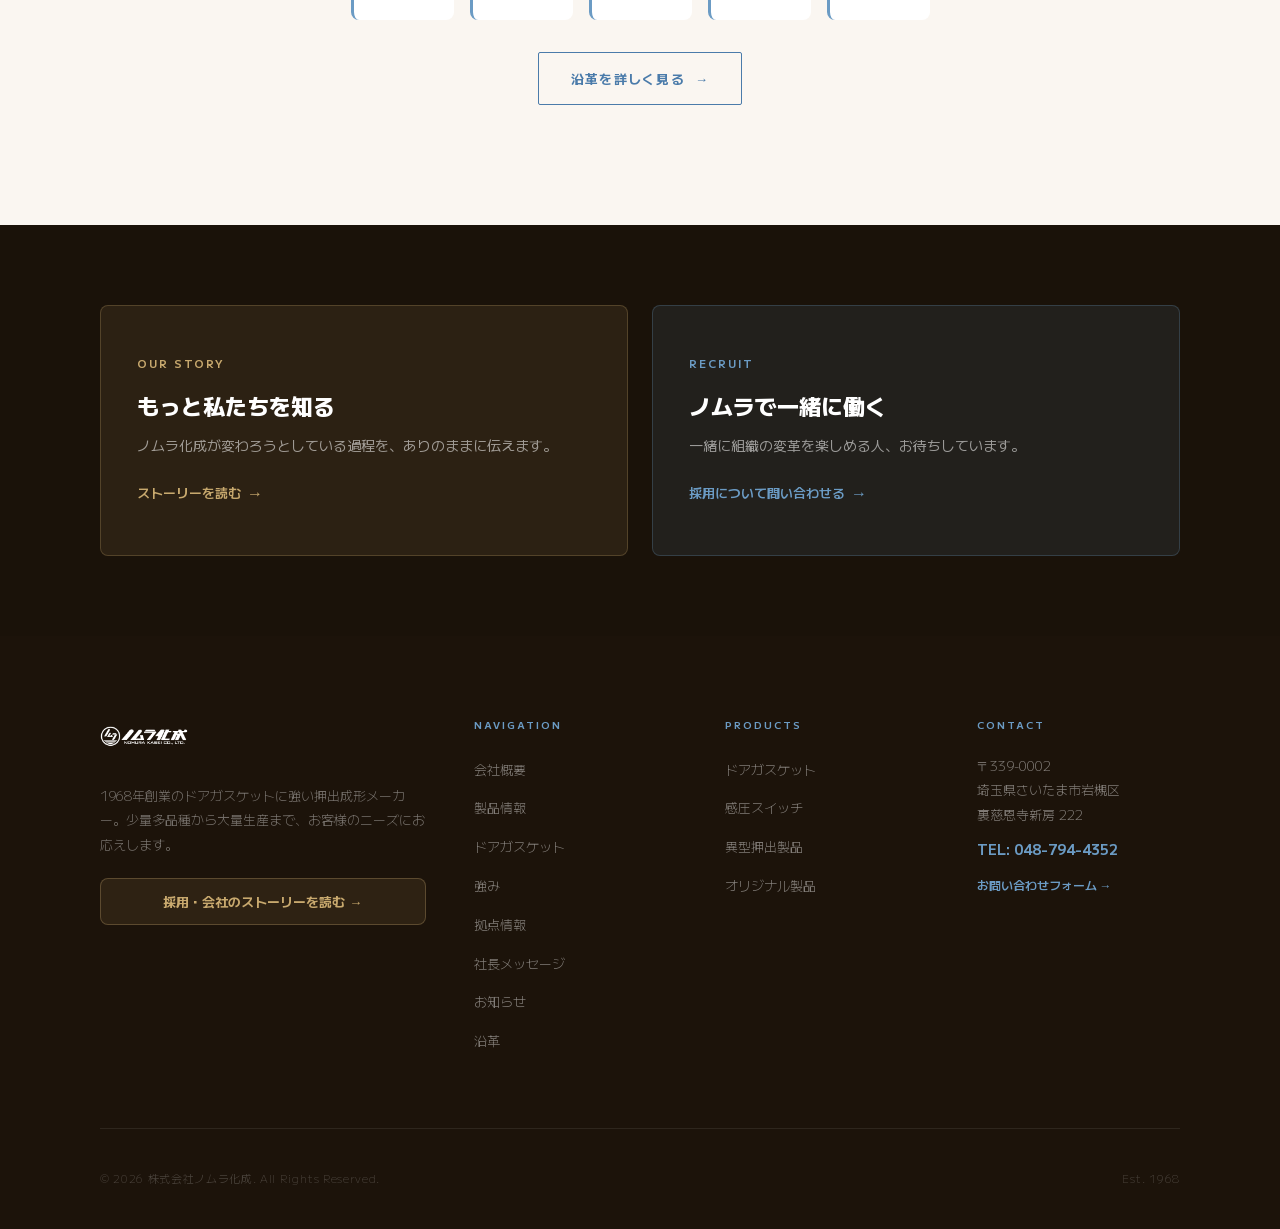
==== commit d0dc6f51: "Auto-update: 2026-04-19 09:10" ====
--- a/index.html
+++ b/index.html
@@ -6,11 +6,38 @@
   <title>株式会社ノムラ化成 | ドアガスケット・異型押出専門メーカー</title>
   <meta name="description" content="株式会社ノムラ化成は家庭用冷蔵庫・業務用冷蔵庫・医療用冷蔵庫・理化学機器向けドアガスケット（ドアパッキン・マグネットガスケット）の専門メーカーです。軟質PVC・エラストマーを用いた異型押出技術を核に、カスタム断面の共同開発から小ロット品まで対応。埼玉・群馬・栃木の国内3拠点でジャストインタイム納入。ISO9001/14001認証取得。">
   <meta name="keywords" content="ドアガスケット,ドアパッキン,マグネットガスケット,冷蔵庫パッキン,冷蔵庫ガスケット,業務用冷蔵庫ガスケット,医療用冷蔵庫パッキン,理化学機器ガスケット,カスタムガスケット,小ロットガスケット,異型押出,異型押出メーカー,軟質塩ビ押出,PVC押出,エラストマー押出,軟質樹脂押出,ノムラ化成">
+  <meta property="og:type" content="website">
+  <meta property="og:site_name" content="株式会社ノムラ化成">
+  <meta property="og:locale" content="ja_JP">
+  <meta property="og:title" content="株式会社ノムラ化成 | ドアガスケット・異型押出専門メーカー">
+  <meta property="og:description" content="株式会社ノムラ化成は家庭用冷蔵庫・業務用冷蔵庫・医療用冷蔵庫・理化学機器向けドアガスケットの専門メーカーです。軟質PVC・エラストマーを用いた異型押出技術を核に、カスタム断面の共同開発から小ロット品まで対応。">
+  <meta property="og:url" content="https://nomura-kasei.co.jp/">
+  <meta property="og:image" content="https://nomura-kasei.co.jp/images/DSC_0283.jpg">
   <link rel="icon" href="images/ノムラ化成様_ロゴマーク_CMYK.png" type="image/png">
   <link rel="preconnect" href="https://fonts.googleapis.com">
   <link rel="preconnect" href="https://fonts.gstatic.com" crossorigin>
   <link href="https://fonts.googleapis.com/css2?family=M+PLUS+1:wght@100;200;300;400;500;600;700;800;900&display=swap" rel="stylesheet">
   <link rel="stylesheet" href="style.css">
+  <script type="application/ld+json">
+  {
+    "@context": "https://schema.org",
+    "@type": "Organization",
+    "name": "株式会社ノムラ化成",
+    "url": "https://nomura-kasei.co.jp",
+    "logo": "https://nomura-kasei.co.jp/images/ノムラ化成様_組合せー横_RGB.png",
+    "telephone": "+81-48-794-4352",
+    "address": {
+      "@type": "PostalAddress",
+      "streetAddress": "裏慈恩寺新房222",
+      "addressLocality": "さいたま市岩槻区",
+      "addressRegion": "埼玉県",
+      "postalCode": "339-0002",
+      "addressCountry": "JP"
+    },
+    "foundingDate": "1968",
+    "description": "1968年創業のドアガスケット・異型押出専門メーカー。軟質PVC・エラストマーを用いた異型押出技術を核に、カスタム断面の共同開発から小ロット品まで対応。ISO9001/14001認証取得。"
+  }
+  </script>
 </head>
 <body>
 
@@ -513,26 +540,31 @@
   }, { threshold: 0.1, rootMargin: '0px 0px -40px 0px' });
   revealEls.forEach(el => revealObs.observe(el));
 
-  // ===== News (localStorage) =====
+  // ===== News (news.json) =====
   let _newsItems = [];
-  (function renderNews() {
+  const catClass2 = { '重要': 'cat-important', '製品': 'cat-product', 'お知らせ': '', '採用': '', 'その他': '' };
+  function esc(s) { return String(s).replace(/&/g,'&amp;').replace(/</g,'&lt;').replace(/>/g,'&gt;').replace(/"/g,'&quot;'); }
+  function renderNewsItems() {
     const container = document.getElementById('news-list');
-    if (!container) return;
-    try { _newsItems = JSON.parse(localStorage.getItem('nk_news') || '[]'); } catch(e) {}
-    if (!_newsItems.length) return;
-    const catClass = { '重要': 'cat-important', '製品': 'cat-product', 'お知らせ': '', '採用': '', 'その他': '' };
-    function esc(s) { return String(s).replace(/&/g,'&amp;').replace(/</g,'&lt;').replace(/>/g,'&gt;').replace(/"/g,'&quot;'); }
+    if (!container || !_newsItems.length) return;
     container.innerHTML = _newsItems.map((item, i) => `
       <div class="news-item news-item--clickable${item.image ? ' news-item--has-img' : ''}" onclick="openNewsModal(${i})">
         <div class="news-item-main">
           <span class="news-date">${esc(item.date)}</span>
-          <span class="news-cat ${catClass[item.category] || ''}">${esc(item.category)}</span>
+          <span class="news-cat ${catClass2[item.category] || ''}">${esc(item.category)}</span>
           <span class="news-title">${esc(item.title)}</span>
           ${item.body ? `<p class="news-body">${esc(item.body)}</p>` : ''}
         </div>
         ${item.image ? `<img class="news-item-img" src="${item.image}" alt="${esc(item.title)}">` : ''}
       </div>`).join('');
-  })();
+  }
+  fetch('news.json?_=' + Date.now())
+    .then(r => r.json())
+    .then(data => { _newsItems = data; renderNewsItems(); })
+    .catch(() => {
+      try { _newsItems = JSON.parse(localStorage.getItem('nk_news') || '[]'); } catch(e) {}
+      renderNewsItems();
+    });
 
   // ===== News Modal =====
   const catClass = { '重要': 'cat-important', '製品': 'cat-product' };
--- a/style.css
+++ b/style.css
@@ -957,9 +957,11 @@
       content: '';
       position: absolute;
       top: 0; right: 0;
-      width: 40%; height: 100%;
-      background: url('images/KNT_Brouchore_JP_Page_01.jpg') center/cover;
-      opacity: .12;
+      width: 50%; height: 100%;
+      background: url('images/knt_gtw_factory.jpg') center/cover;
+      opacity: .28;
+      -webkit-mask-image: linear-gradient(to right, transparent 0%, black 40%);
+      mask-image: linear-gradient(to right, transparent 0%, black 40%);
     }
     .dual-axis-title {
       font-size: 22px;
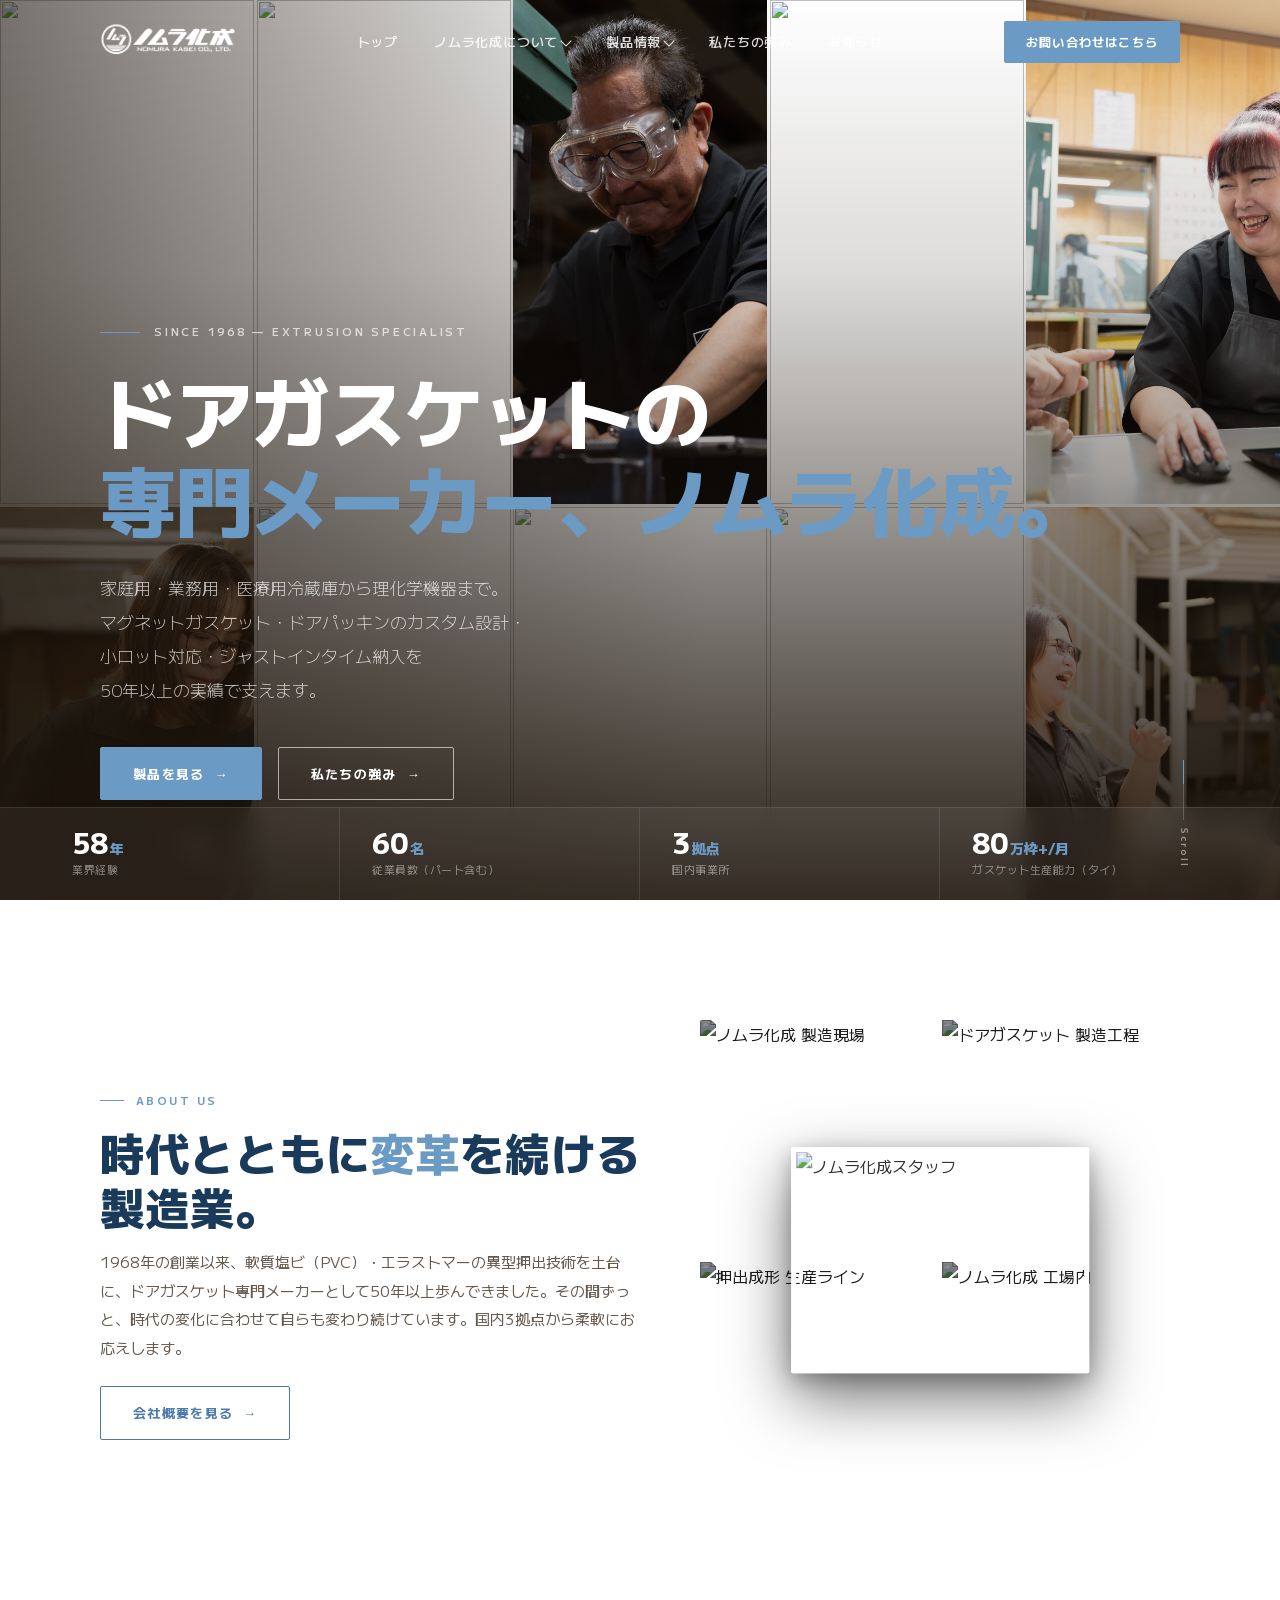
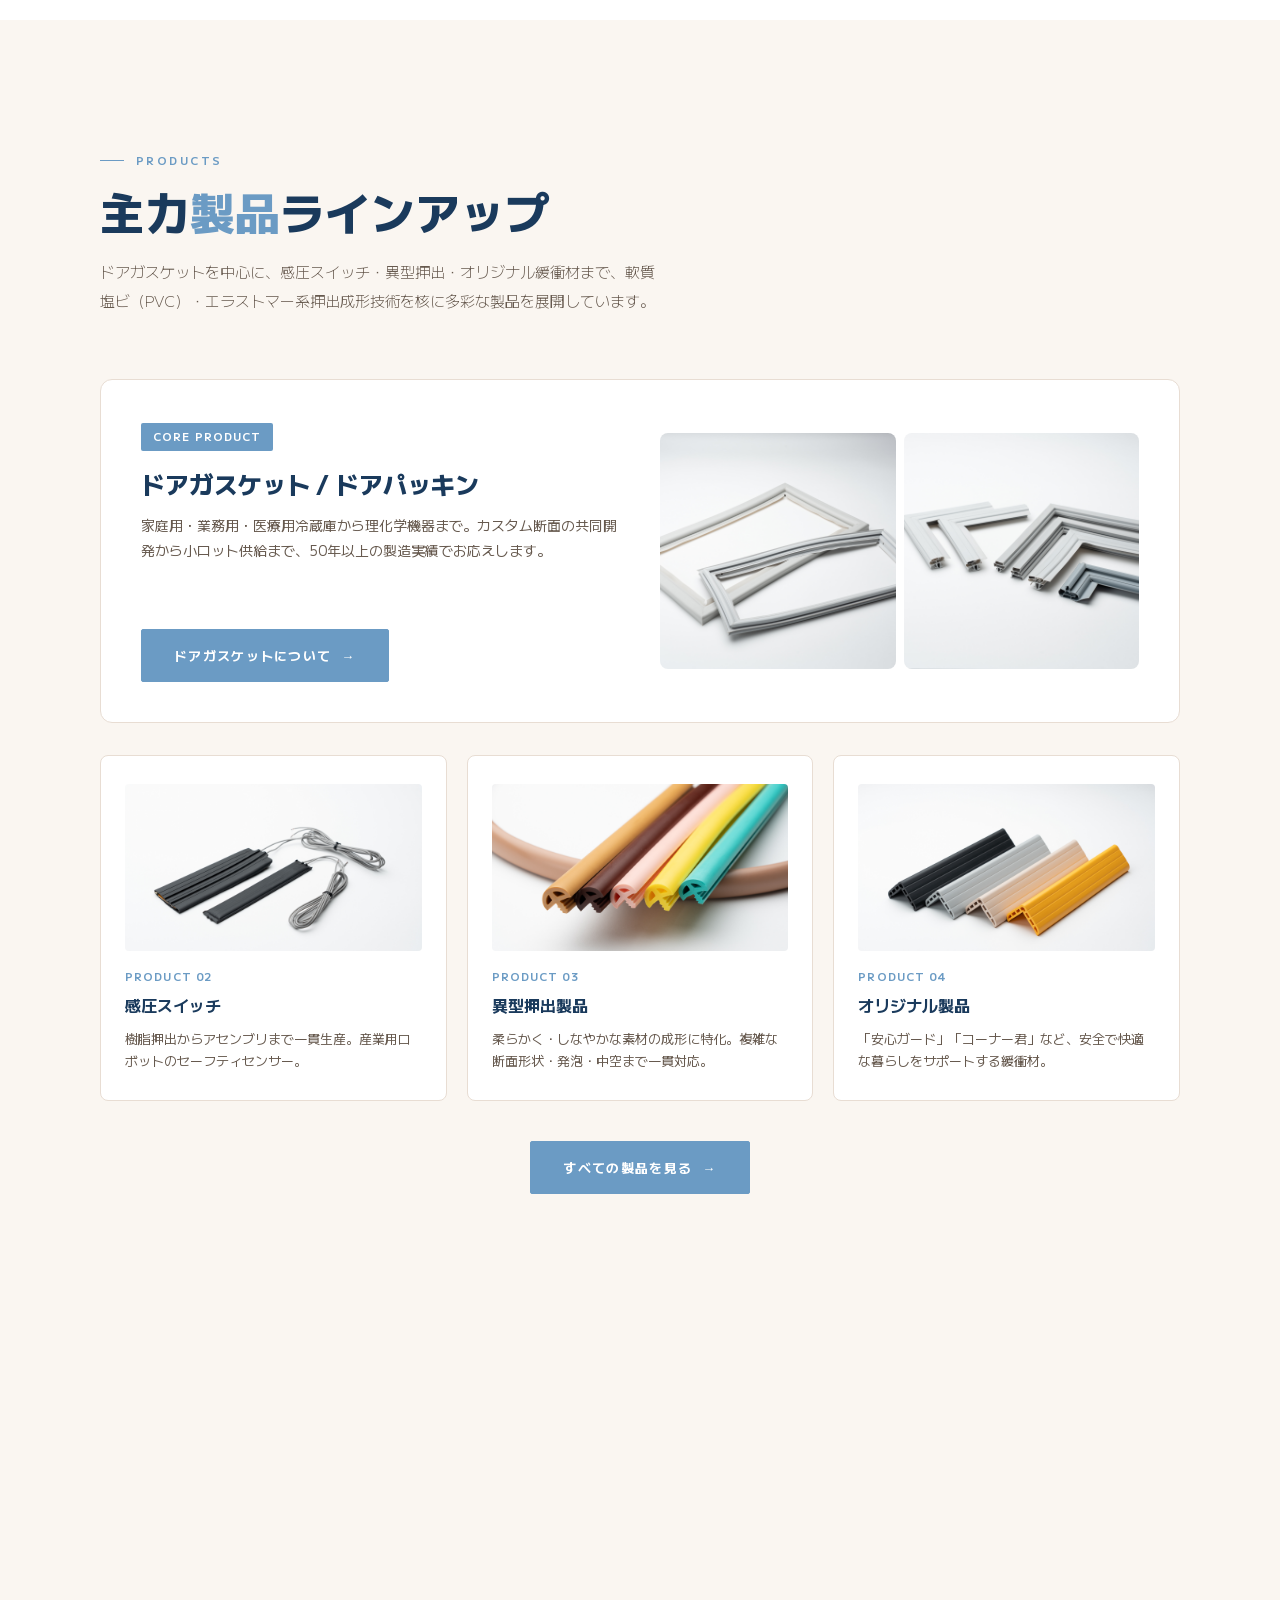
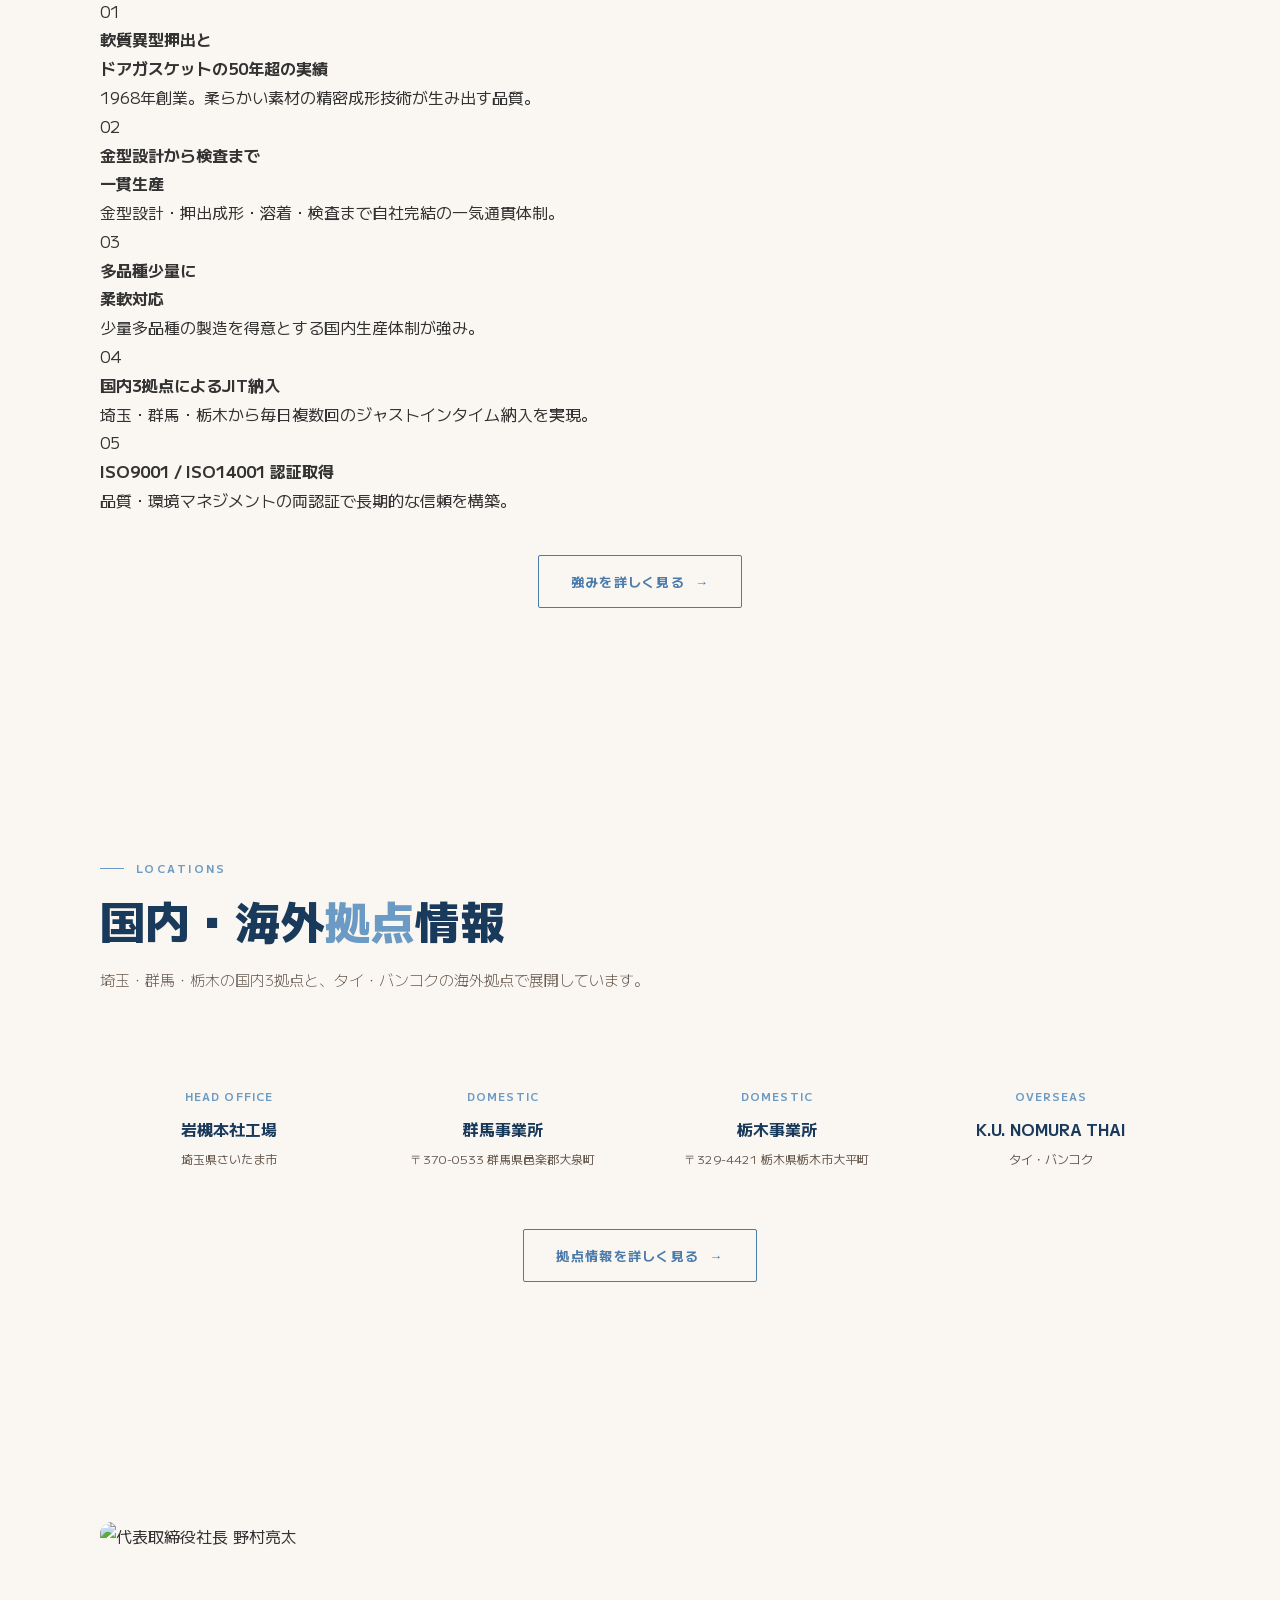
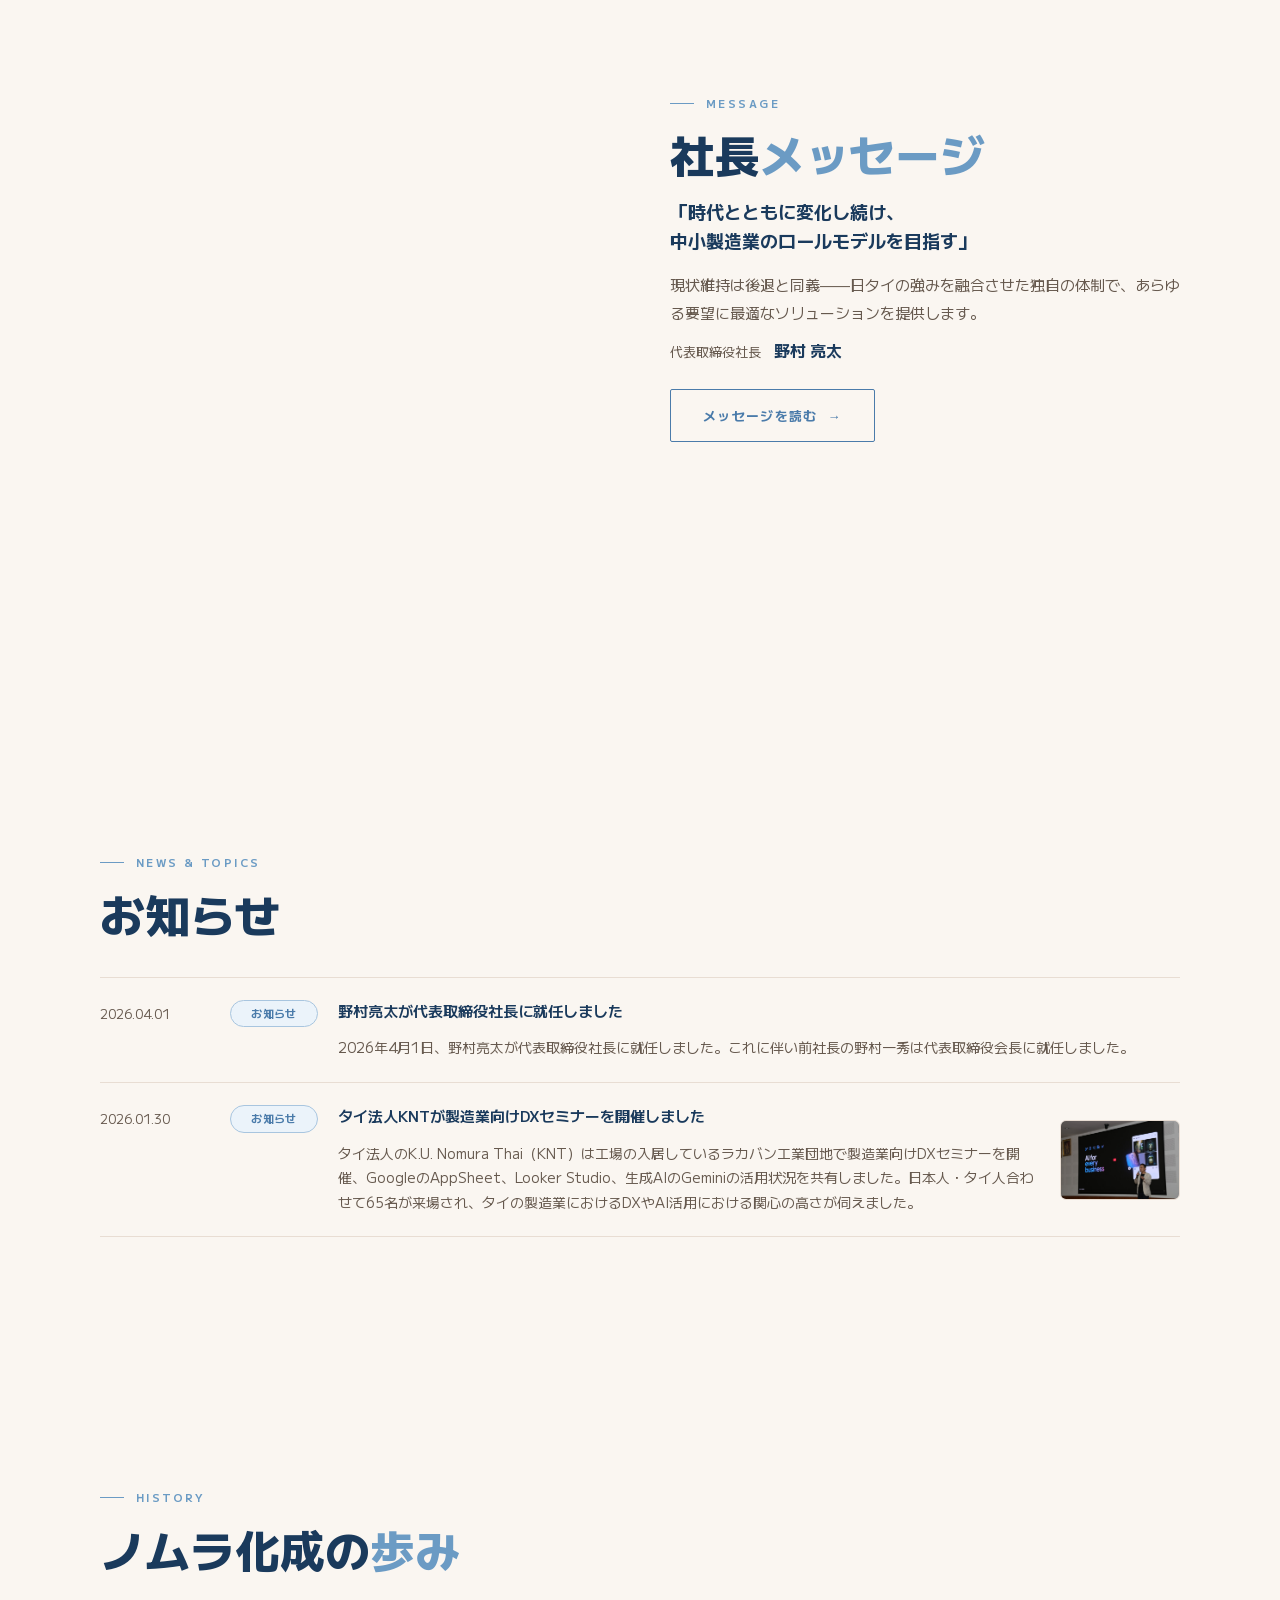
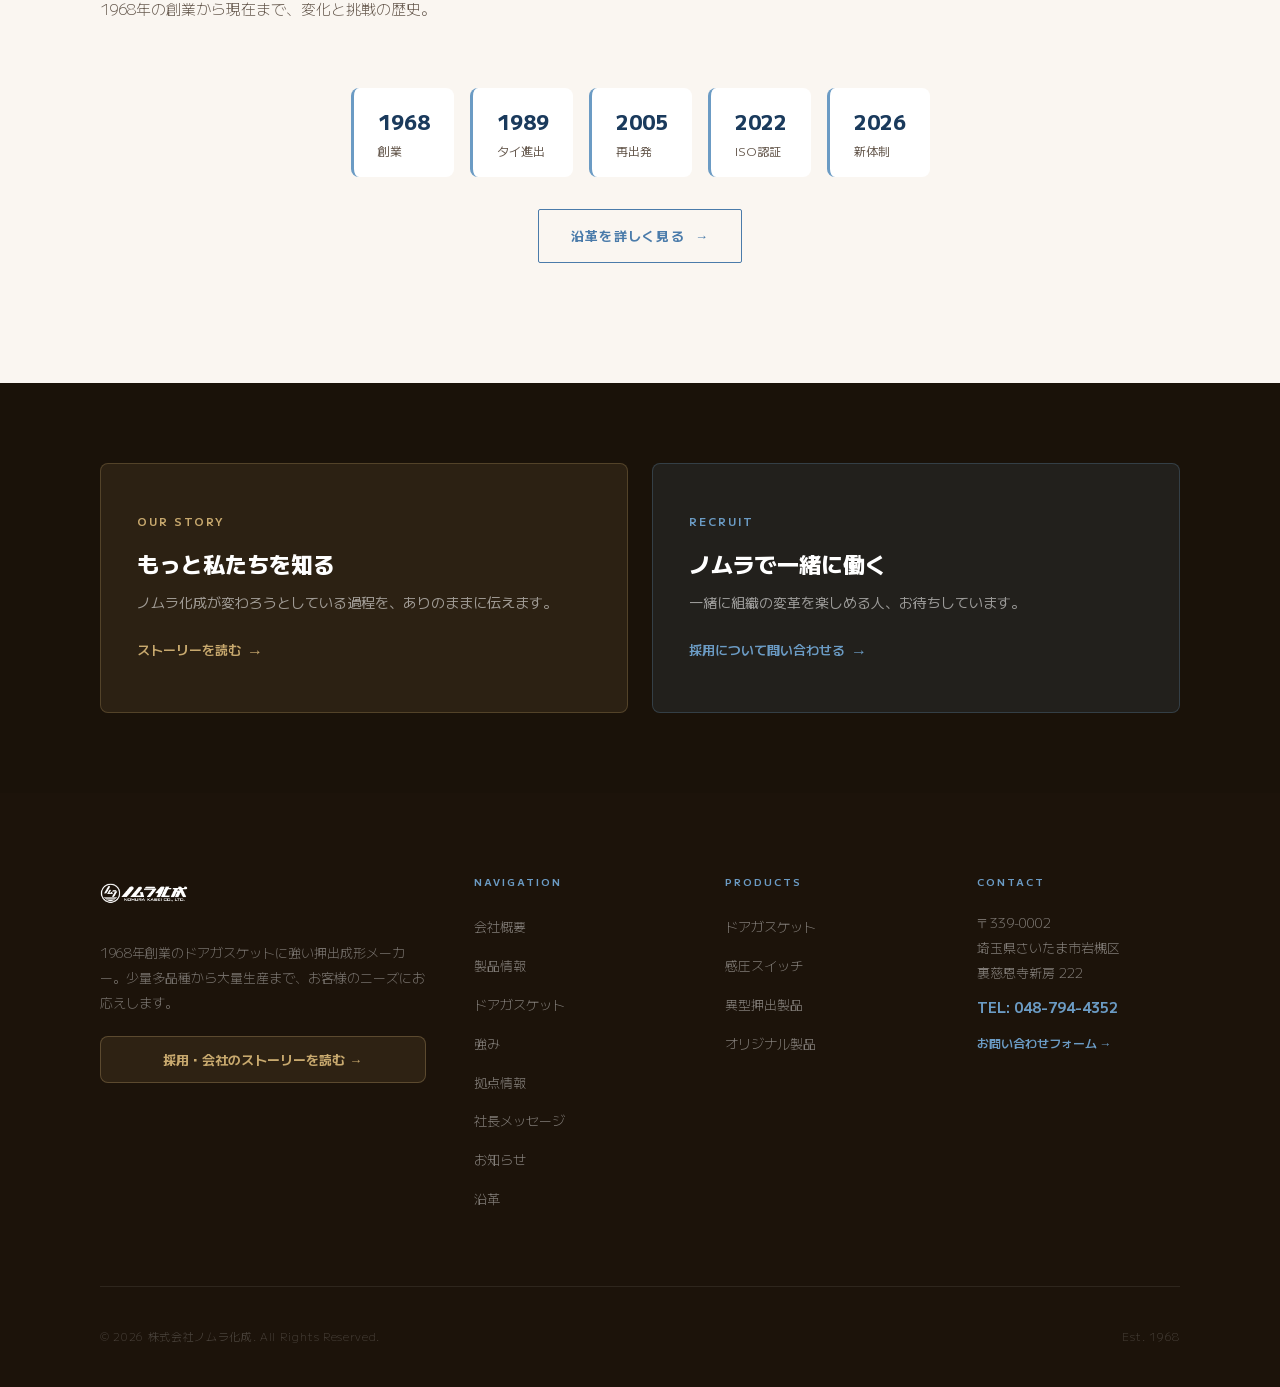
==== commit caee6c7c: "Auto-update: 2026-04-21 12:40" ====
--- a/index.html
+++ b/index.html
@@ -286,33 +286,41 @@
       <span class="label-en">Our Strengths</span>
       <h2 class="sec-title">選ばれる理由、<em>5つの強み</em></h2>
     </div>
-    <div class="reveal top-strengths-3" style="display:grid; grid-template-columns:1fr 1fr 1fr; gap:20px; margin-top:40px;">
-      <div style="padding:32px 24px; background:var(--white); border-radius:8px; border-left:3px solid var(--blue);">
-        <div style="font-size:13px; font-weight:700; color:var(--blue); margin-bottom:8px;">01</div>
-        <h4 style="font-size:15px; font-weight:700; color:var(--navy); line-height:1.5;">軟質異型押出と<br>ドアガスケットの50年超の実績</h4>
-        <p style="font-size:13px; color:var(--mid); line-height:1.7; margin-top:8px;">1968年創業。柔らかい素材の精密成形技術が生み出す品質。</p>
-      </div>
-      <div style="padding:32px 24px; background:var(--white); border-radius:8px; border-left:3px solid var(--blue);">
-        <div style="font-size:13px; font-weight:700; color:var(--blue); margin-bottom:8px;">02</div>
-        <h4 style="font-size:15px; font-weight:700; color:var(--navy); line-height:1.5;">金型設計から検査まで<br>一貫生産</h4>
-        <p style="font-size:13px; color:var(--mid); line-height:1.7; margin-top:8px;">金型設計・押出成形・溶着・検査まで自社完結の一気通貫体制。</p>
-      </div>
-      <div style="padding:32px 24px; background:var(--white); border-radius:8px; border-left:3px solid var(--blue);">
-        <div style="font-size:13px; font-weight:700; color:var(--blue); margin-bottom:8px;">03</div>
-        <h4 style="font-size:15px; font-weight:700; color:var(--navy); line-height:1.5;">多品種少量に<br>柔軟対応</h4>
-        <p style="font-size:13px; color:var(--mid); line-height:1.7; margin-top:8px;">少量多品種の製造を得意とする国内生産体制が強み。</p>
-      </div>
-    </div>
-    <div class="reveal top-strengths-2" style="display:grid; grid-template-columns:1fr 1fr; gap:20px; margin-top:20px;">
-      <div style="padding:32px 24px; background:var(--white); border-radius:8px; border-left:3px solid var(--blue);">
-        <div style="font-size:13px; font-weight:700; color:var(--blue); margin-bottom:8px;">04</div>
-        <h4 style="font-size:15px; font-weight:700; color:var(--navy); line-height:1.5;">国内3拠点によるJIT納入</h4>
-        <p style="font-size:13px; color:var(--mid); line-height:1.7; margin-top:8px;">埼玉・群馬・栃木から毎日複数回のジャストインタイム納入を実現。</p>
-      </div>
-      <div style="padding:32px 24px; background:var(--white); border-radius:8px; border-left:3px solid var(--blue);">
-        <div style="font-size:13px; font-weight:700; color:var(--blue); margin-bottom:8px;">05</div>
-        <h4 style="font-size:15px; font-weight:700; color:var(--navy); line-height:1.5;">ISO9001 / ISO14001 認証取得</h4>
-        <p style="font-size:13px; color:var(--mid); line-height:1.7; margin-top:8px;">品質・環境マネジメントの両認証で長期的な信頼を構築。</p>
+    <div class="reveal str-list">
+      <div class="str-item">
+        <span class="str-num">01</span>
+        <div class="str-body">
+          <h4 class="str-title">軟質異型押出と<br>ドアガスケットの50年超の実績</h4>
+          <p class="str-desc">1968年創業。柔らかい素材の精密成形技術が生み出す品質。</p>
+        </div>
+      </div>
+      <div class="str-item">
+        <span class="str-num">02</span>
+        <div class="str-body">
+          <h4 class="str-title">金型設計から検査まで<br>一貫生産</h4>
+          <p class="str-desc">金型設計・押出成形・溶着・検査まで自社完結の一気通貫体制。</p>
+        </div>
+      </div>
+      <div class="str-item">
+        <span class="str-num">03</span>
+        <div class="str-body">
+          <h4 class="str-title">多品種少量に<br>柔軟対応</h4>
+          <p class="str-desc">少量多品種の製造を得意とする国内生産体制が強み。</p>
+        </div>
+      </div>
+      <div class="str-item">
+        <span class="str-num">04</span>
+        <div class="str-body">
+          <h4 class="str-title">国内3拠点によるJIT納入</h4>
+          <p class="str-desc">埼玉・群馬・栃木から毎日複数回のジャストインタイム納入を実現。</p>
+        </div>
+      </div>
+      <div class="str-item">
+        <span class="str-num">05</span>
+        <div class="str-body">
+          <h4 class="str-title">ISO9001 / ISO14001 認証取得</h4>
+          <p class="str-desc">品質・環境マネジメントの両認証で長期的な信頼を構築。</p>
+        </div>
       </div>
     </div>
     <div style="text-align:center; margin-top:40px;">
--- a/style.css
+++ b/style.css
@@ -255,17 +255,24 @@
       background: var(--warm-dk);
       z-index: 800;
       flex-direction: column;
-      align-items: center;
-      justify-content: center;
-      gap: 32px;
+      align-items: flex-start;
+      justify-content: flex-start;
+      overflow-y: auto;
+      padding: 88px 36px 60px;
+      gap: 0;
     }
     .mobile-nav.open { display: flex; }
-    .mobile-nav a {
-      font-size: 20px;
-      font-weight: 700;
+    .mobile-nav > a {
+      font-size: 17px;
+      font-weight: 600;
       color: var(--white);
-      letter-spacing: .08em;
-    }
+      letter-spacing: .04em;
+      padding: 14px 0;
+      border-bottom: 1px solid rgba(255,255,255,.08);
+      width: 100%;
+      display: block;
+    }
+    .mobile-nav > a:last-child { border-bottom: none; }
     .mobile-nav a:hover { color: var(--blue); }
     .mobile-close {
       position: absolute;
@@ -277,22 +284,33 @@
     .mobile-nav-group {
       display: flex;
       flex-direction: column;
-      align-items: center;
-      gap: 16px;
+      align-items: flex-start;
+      gap: 0;
+      width: 100%;
+      border-bottom: 1px solid rgba(255,255,255,.08);
+      padding-bottom: 8px;
+      margin-bottom: 0;
     }
     .mobile-nav-label {
-      font-size: 11px;
+      font-size: 10px;
       font-weight: 700;
       letter-spacing: .18em;
       text-transform: uppercase;
-      color: var(--blue-lt);
-      margin-bottom: -4px;
+      color: rgba(255,255,255,.4);
+      padding: 16px 0 8px;
+      display: block;
+      width: 100%;
     }
     .mobile-nav-group a {
-      font-size: 16px;
-      font-weight: 500;
-    }
-    .mobile-nav { overflow-y: auto; padding: 80px 20px; gap: 24px; }
+      font-size: 15px;
+      font-weight: 400;
+      color: rgba(255,255,255,.75);
+      padding: 10px 0 10px 12px;
+      width: 100%;
+      display: block;
+      border-bottom: none;
+    }
+    .mobile-nav-group a:hover { color: var(--blue); }
 
     /* ===== HERO ===== */
     #hero {
